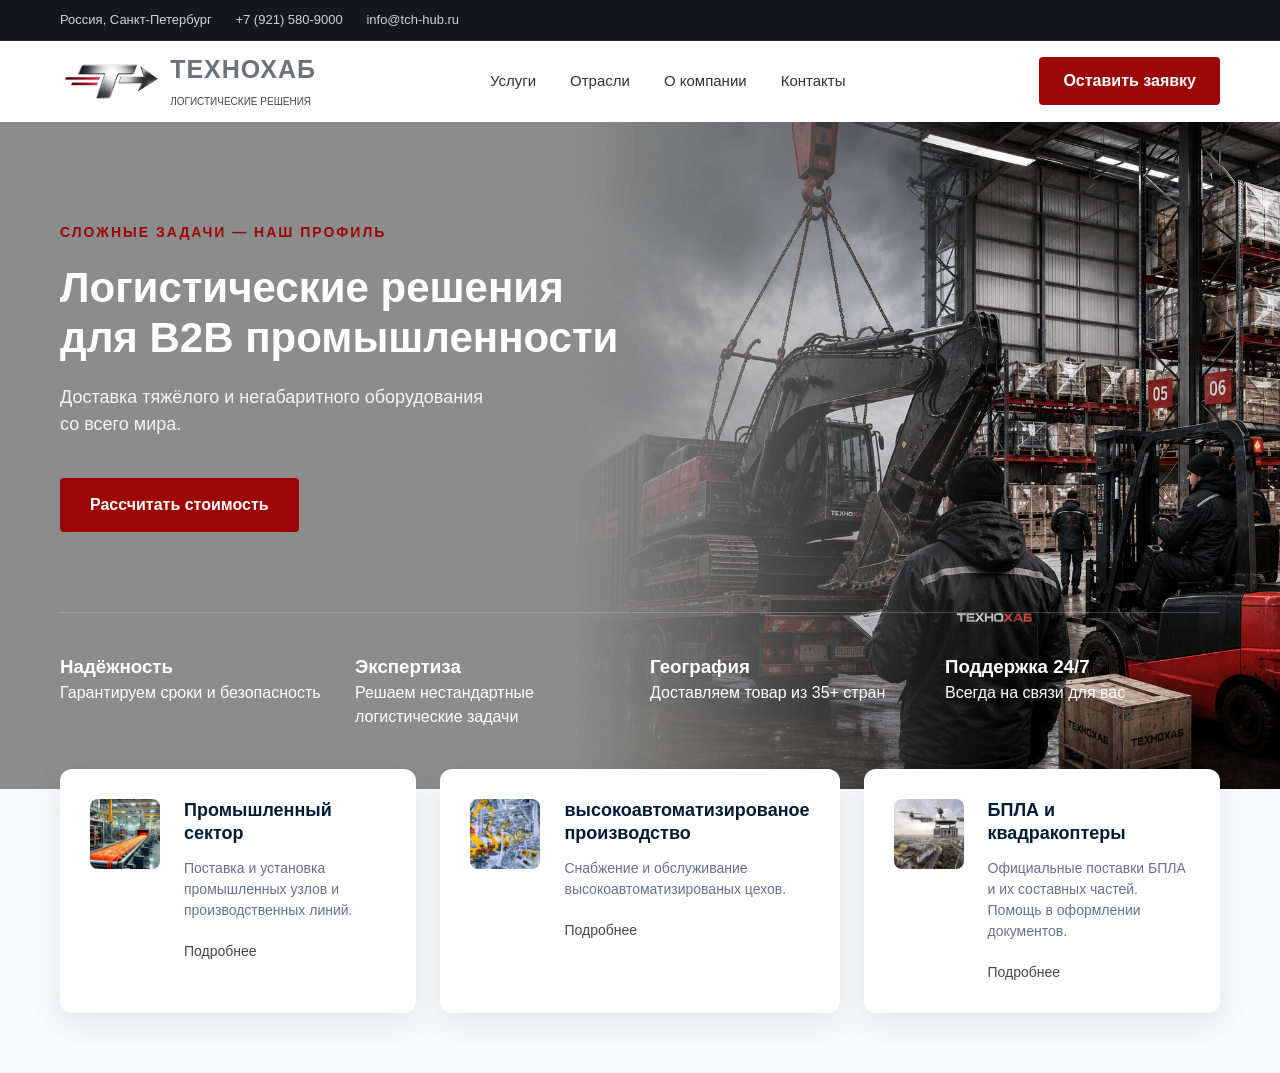
==== index.html @ 61a5153a "Add files via upload" ====
<!DOCTYPE html>
<html lang="ru">
<head>
    <meta charset="UTF-8">
    <meta name="viewport" content="width=device-width, initial-scale=1.0">
    <title>ТЕХНОХАБ — Логистические решения</title>
    <link rel="stylesheet" href="base.css">
    <!-- Подключение иконок (например, FontAwesome или аналоги) -->
    <link rel="stylesheet" href="https://cloudflare.com">
</head>
<body>

    <!-- Top Bar -->
    <div class="top-bar">
        <div class="container">
            <div class="top-contacts">
                <span><i class="fas fa-map-marker-alt"></i> Россия, Санкт-Петербург</span>
                <a href="tel:+79215809000"><i class="fas fa-phone-alt"></i> +7 (921) 580-9000</a>
                <a href="mailto:info@tch-hub.ru"><i class="fas fa-envelope"></i> info@tch-hub.ru</a>
            </div>
        </div>
    </div>

    <!-- Header -->
    <header class="main-header">
        <div class="container">
            <div class="logo">
                <img src="logo.png" alt="Technohub">
                <div class="logo-text">
                    <strong>ТЕХНОХАБ</strong>
                    <span>ЛОГИСТИЧЕСКИЕ РЕШЕНИЯ</span>
                </div>
            </div>
            <nav class="nav-menu">
                <ul>
                    <li><a href="./services.html">Услуги <i class="fas fa-chevron-down"></i></a></li>
                    <li><a href="./industries.html">Отрасли <i class="fas fa-chevron-down"></i></a></li>
                    <li><a href="./about.html">О компании <i class="fas fa-chevron-down"></i></a></li>
                    <li><a href="./contacts.html">Контакты</a></li>
                </ul>
            </nav>
            <div class="header-actions">
                <button class="search-btn"><i class="fas fa-search"></i></button>
                <a href="./forma.html" class="btn btn-primary">Оставить заявку</a>
            </div>
        </div>
    </header>

    <!-- Hero Section -->
<section class="hero">
    <!-- Фоновое изображение справа -->
    <div class="hero-image-wrapper">
        <img src="main.png" alt="Промышленный груз">
    </div>

    <div class="container">
        <div class="hero-content">
            <p class="subtitle">СЛОЖНЫЕ ЗАДАЧИ — НАШ ПРОФИЛЬ</p>
            <h1>Логистические решения <br>для B2B промышленности</h1>
            <p class="hero-descr">Доставка тяжёлого и негабаритного оборудования <br>со всего мира.</p>
            <a href="./forma.html" class="btn btn-accent">Рассчитать стоимость <i class="fas fa-arrow-right"></i></a>
        </div>
        
        <!-- Features inside Hero -->
        <div class="features-grid">
            <div class="feature-item">
                <i class="fas fa-check-circle"></i>
                <div>
                    <h3>Надёжность</h3>
                    <p>Гарантируем сроки и безопасность</p>
                </div>
            </div>
            <div class="feature-item">
                <i class="fas fa-bullseye"></i>
                <div>
                    <h3>Экспертиза</h3>
                    <p>Решаем нестандартные логистические задачи</p>
                </div>
            </div>
            <div class="feature-item">
                <i class="fas fa-globe"></i>
                <div>
                    <h3>География</h3>
                    <p>Доставляем товар из 35+ стран</p>
                </div>
            </div>
            <div class="feature-item">
                <i class="fas fa-headset"></i>
                <div>
                    <h3>Поддержка 24/7</h3>
                    <p>Всегда на связи для вас</p>
                </div>
            </div>
        </div>
    </div>
</section>

    <!-- Services Section (с JPEG изображениями) -->
<section id="services" class="services-overlap">
    <div class="container">
        <div class="services-grid">
            
            <!-- Карточка 1: Промышленный сектор -->
            <div class="service-card">
                <div class="service-img-wrapper">
                    <!-- Укажите путь к вашему первому JPG файлу -->
                    <img src="card1.jpg" alt="Промышленный сектор">
                </div>
                <div class="service-info">
                    <h3>Промышленный сектор</h3>
                    <p>Поставка и установка промышленных узлов и производственных линий.</p>
                    <a href="#" class="service-link">Подробнее <i class="fas fa-arrow-right"></i></a>
                </div>
            </div>

            <!-- Карточка 2: высокоавтоматизированые цеха -->
            <div class="service-card">
                <div class="service-img-wrapper">
                    <!-- Укажите путь к вашему второму JPG файлу -->
                    <img src="card2.jpg" alt="высокоавтоматизированые цеха">
                </div>
                <div class="service-info">
                    <h3>высокоавтоматизированое производство</h3>
                    <p>Снабжение и обслуживание высокоавтоматизированых цехов.</p>
                    <a href="#" class="service-link">Подробнее <i class="fas fa-arrow-right"></i></a>
                </div>
            </div>

            <!-- Карточка 3: Беспилотное летательное оборудование -->
            <div class="service-card">
                <div class="service-img-wrapper">
                    <!-- Укажите путь к вашему третьему JPG файлу -->
                    <img src="card3.jpg" alt="Беспилотное летательное оборудование">
                </div>
                <div class="service-info">
                    <h3>БПЛА и квадракоптеры</h3>
                    <p>Официальные поставки БПЛА и их составных частей. Помощь в оформлении документов.</p>
                    <a href="#" class="service-link">Подробнее <i class="fas fa-arrow-right"></i></a>
                </div>
            </div>

        </div>
    </div>
</section>

</body>
</html>
---- base.css ----
html {
    scroll-behavior: smooth; /* Включает плавную анимацию прокрутки */
}/* Базовые сбросы стилей */
* {
    margin: 0;
    padding: 0;
    box-sizing: border-box;
}

body {
    font-family: 'Segoe UI', Tahoma, Geneva, Verdana, sans-serif;
    color: #b92525;
    background-color: #f8f9fa;
    line-height: 1.5;
}

a {
    text-transform: none;
    text-decoration: none;
    color: inherit;
}

ul {
    list-style: none;
}

.container {
    width: 100%;
    max-width: 1200px;
    margin: 0 auto;
    padding: 0 20px;
    display: flex;
    align-items: center;
    justify-content: space-between;
}

/* Переменные цвета */
:root {
    --primary-blue: #6b7379;
    --accent-blue: #9c0606;
    --dark-bg: #000000;
    --text-gray: #484747;
}

/* Top Bar */
.top-bar {
    background-color: #13171e;
    color: #fff;
    font-size: 13px;
    padding: 10px 0;
    border-bottom: 1px solid rgba(255,255,255,0.1);
}

.top-contacts span, .top-contacts a {
    margin-right: 20px;
    opacity: 0.8;
}

.top-links a {
    margin-left: 20px;
    opacity: 0.8;
}

/* Header */
.main-header {
    background: #fff;
    padding: 10px 0;
    box-shadow: 0 2px 10px rgba(0,0,0,0.05);
}

.logo {
    display: flex;
    align-items: center;
}

.logo img {
    height: 40px;
    margin-right: 10px;
}

.logo-text strong {
    display: block;
    font-size: 25px;
    color: var(--primary-blue);
    letter-spacing: 1px;
}

.logo-text span {
    font-size: 10px;
    color: var(--text-gray);
}

.nav-menu ul {
    display: flex;
}

.nav-menu li {
    margin: 0 15px;
}

.nav-menu a {
    font-weight: 500;
    color: #333;
    font-size: 15px;
}

.nav-menu i {
    font-size: 10px;
    margin-left: 4px;
}

.header-actions {
    display: flex;
    align-items: center;
}

.search-btn {
    background: none;
    border: none;
    font-size: 18px;
    margin-right: 20px;
    cursor: pointer;
    color: var(--primary-blue);
}

/* Кнопки */
.btn {
    padding: 12px 24px;
    border-radius: 4px;
    font-weight: 600;
    display: inline-block;
}

.btn-primary {
    background-color: var(--accent-blue);
    color: #fff;
}

.btn-accent {
    background-color: var(--accent-blue);
    color: #fff;
    padding: 15px 30px;
}



/* Hero Section */
.hero {
    background-color: #8c8c8c; /* Белый цвет фона */
    color: #fff;
    padding: 100px 0 60px 0;
    position: relative;
    overflow: hidden;
}

/* Контейнер для картинки, прижатый к правому краю */
.hero-image-wrapper {
    position: absolute;
    top: 0;
    right: 0;
    width: 55%; /* Занимает чуть больше половины экрана справа */
    height: 100%;
    z-index: 1;
    
    /* Градиентная маска: справа картинка 100% видимая, к левому краю плавно уходит в 0% */
    -webkit-mask-image: linear-gradient(to left, rgba(0,0,0,1) 40%, rgba(0,0,0,0) 100%);
    mask-image: linear-gradient(to left, rgba(0,0,0,1) 40%, rgba(0,0,0,0) 100%);
}

.hero-image-wrapper img {
    width: 100%;
    height: 100%;
    object-fit: cover;
    object-position: right center; /* Картинка всегда центрируется по правому краю */
}

/* Возвращаем контент поверх картинки */
.hero .container {
    flex-direction: column;
    align-items: flex-start;
    position: relative;
    z-index: 2; /* Контент всегда выше картинки */
}

.hero-content {
    max-width: 600px; /* Немного сузили, чтобы текст не налегал на яркую часть фото */
    margin-bottom: 80px;
}

.hero .subtitle {
    color: var(--accent-blue);
    letter-spacing: 2px;
    font-weight: bold;
    font-size: 14px;
    margin-bottom: 20px;
}

.hero h1 {
    font-size: 42px;
    line-height: 1.2;
    margin-bottom: 20px;
    font-weight: 700;
}

.hero-descr {
    font-size: 18px;
    opacity: 0.9;
    margin-bottom: 40px;
}

/* Преимущества в Hero */
.features-grid {
    display: grid;
    grid-template-columns: repeat(4, 1fr);
    gap: 20px;
    width: 100%;
    border-top: 1px solid rgba(255,255,255,0.2);
    padding-top: 40px;
}

/* Адаптивность для мобильных устройств */
@media (max-width: 992px) {
    .hero-image-wrapper {
        width: 100%;
        opacity: 0.25; /* На смартфонах делаем картинку полупрозрачной подложкой */
        -webkit-mask-image: linear-gradient(to bottom, rgba(0,0,0,1) 60%, rgba(0,0,0,0) 100%);
        mask-image: linear-gradient(to bottom, rgba(0,0,0,1) 60%, rgba(0,0,0,0) 100%);
    }
    .features-grid { 
        grid-template-columns: repeat(2, 1fr); 
    }
}

@media (max-width: 576px) {
    .features-grid { 
        grid-template-columns: 1fr; 
    }
}




/* Блок Услуг */



/* Контейнер секции, накладывающийся на Hero */
.services-overlap {
    position: relative;
    z-index: 10;
    margin-top: -20px; /* Наложение на фоновое изображение Hero */
    padding-bottom: 60px;
    background: transparent;
}

/* Сетка для трех колонок */
.services-overlap .services-grid {
    display: grid;
    grid-template-columns: repeat(3, 1fr);
    gap: 24px;
    width: 100%;
}

/* Стили самой карточки */
.services-overlap .service-card {
    background: #ffffff;
    border-radius: 12px;
    padding: 30px;
    display: flex;
    align-items: flex-start; /* Выравнивание картинки и текста по верхнему краю */
    gap: 24px;
    box-shadow: 0 10px 30px rgba(0, 0, 0, 0.08);
    transition: transform 0.3s ease, box-shadow 0.3s ease;
}

.services-overlap .service-card:hover {
    transform: translateY(-5px);
    box-shadow: 0 15px 35px rgba(0, 0, 0, 0.12);
}

/* Контейнер для JPG изображения */
.services-overlap .service-img-wrapper {
    flex-shrink: 0; /* Запрещаем блоку сжиматься, если текст длинный */
    width: 70px;    /* Заданная ширина картинки на макете */
    height: 70px;   /* Заданная высота картинки на макете */
    border-radius: 8px; /* Легкое скругление углов для загруженной картинки */
    overflow: hidden;   /* Обрезает картинку, если она выходит за границы */
    background-color: #f0f4f8; /* Заглушка на время загрузки фото */
}

/* Сама картинка внутри контейнера */
.services-overlap .service-img-wrapper img {
    width: 100%;
    height: 100%;
    object-fit: cover; /* Картинка заполняет область 70x70px без искажения пропорций */
    object-position: center; /* Центрирование изображения */
}

/* Блок с текстовой информацией */
.services-overlap .service-info {
    display: flex;
    flex-direction: column;
}

.services-overlap .service-info h3 {
    font-size: 18px;
    color: #031b33;
    margin-top: 0;
    margin-bottom: 12px;
    font-weight: 600;
    line-height: 1.3;
}

.services-overlap .service-info p {
    font-size: 14px;
    color: #64748b;
    line-height: 1.5;
    margin-bottom: 20px;
    margin-top: 0;
}

/* Ссылка "Подробнее" со стрелочкой */
.services-overlap .service-link {
    font-size: 14px;
    color: #484747;
    text-decoration: none;
    font-weight: 500;
    display: inline-flex;
    align-items: center;
    gap: 6px;
    margin-top: auto; /* Прижимает ссылку к низу карточки */
    transition: color 0.2s ease;
}

.services-overlap .service-link:hover {
    color: #9c0606;
}

.services-overlap .service-link i {
    font-size: 12px;
    transition: transform 0.2s ease;
}

/* Анимация стрелочки при наведении */
.services-overlap .service-card:hover .service-link i {
    transform: translateX(3px);
}

/* Адаптивность для мобильных экранов */
@media (max-width: 1024px) {
    .services-overlap .services-grid {
        grid-template-columns: 1fr; /* Перестраиваем в одну колонку на планшетах/смартфонах */
        gap: 16px;
    }
    .services-overlap {
        margin-top: -40px; /* Уменьшаем наложение, чтобы не перекрывать текст Hero */
        padding: 0 16px 40px 16px;
    }
}
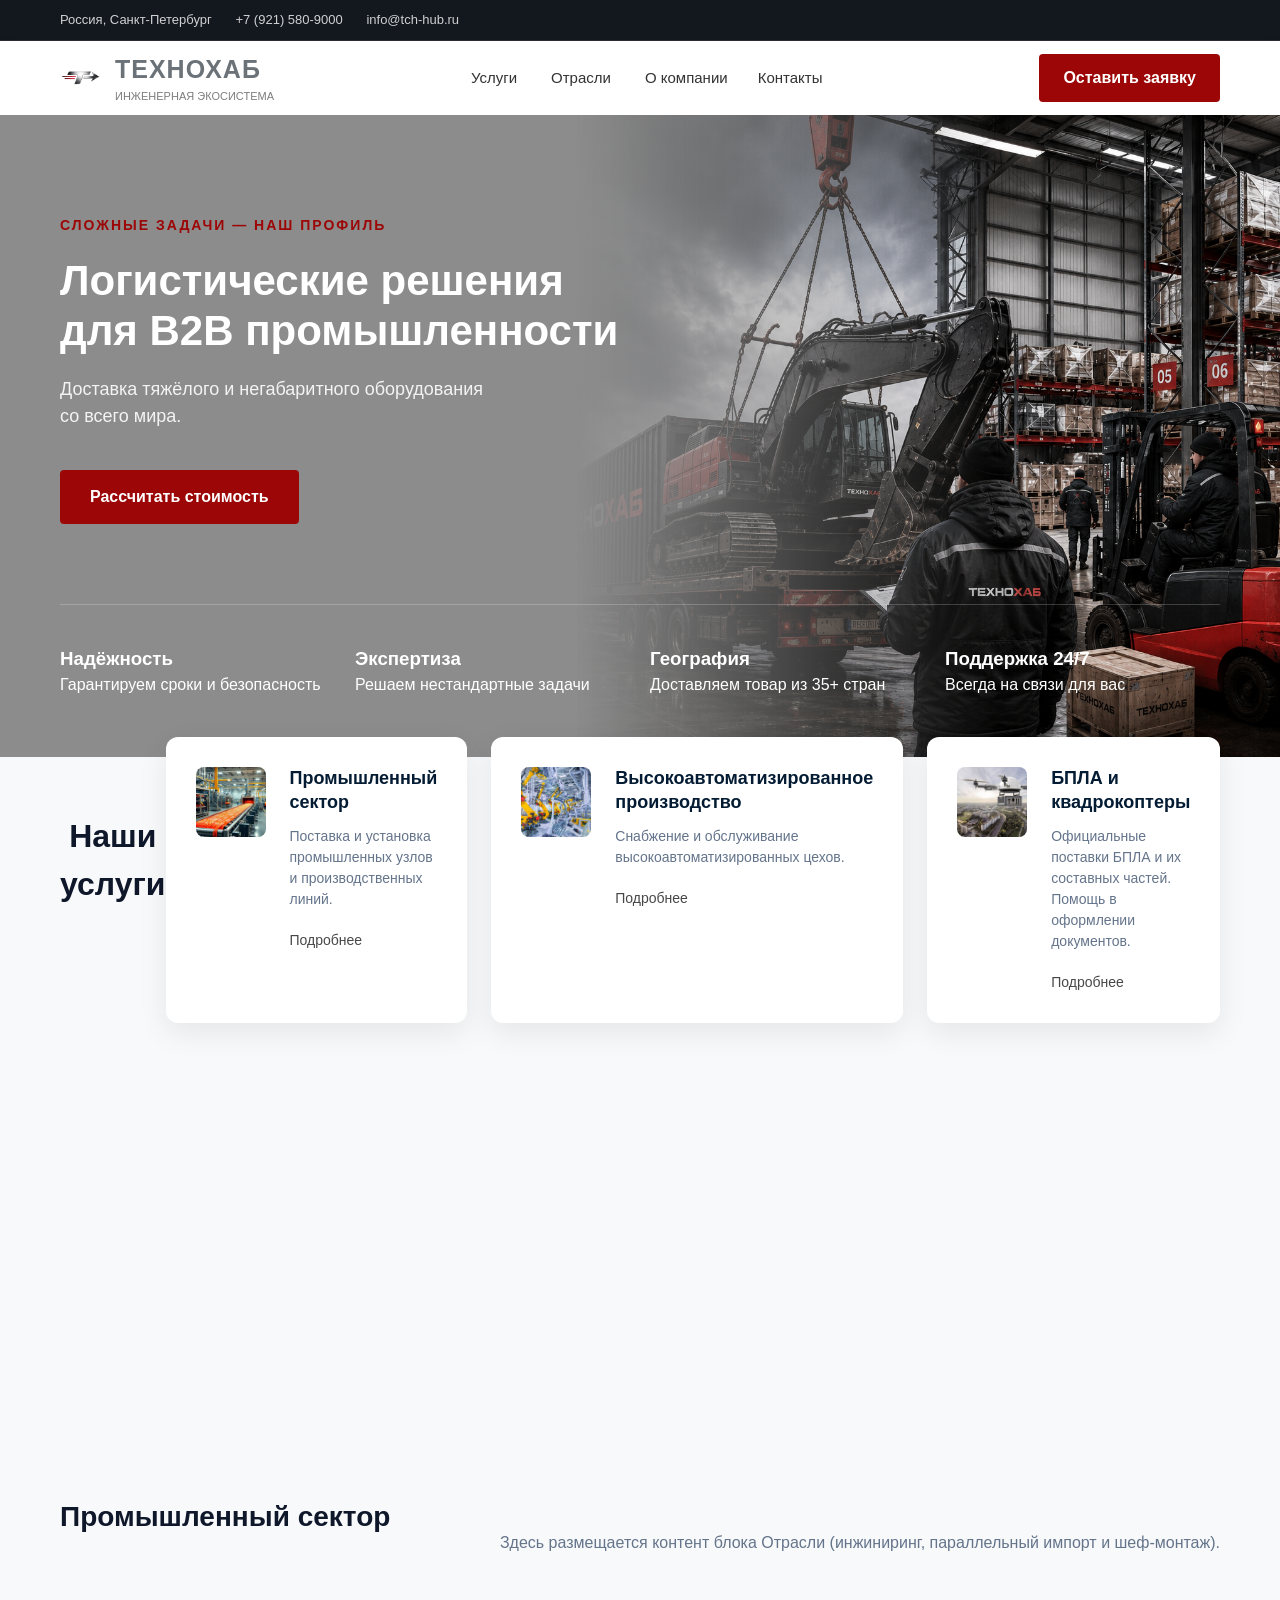
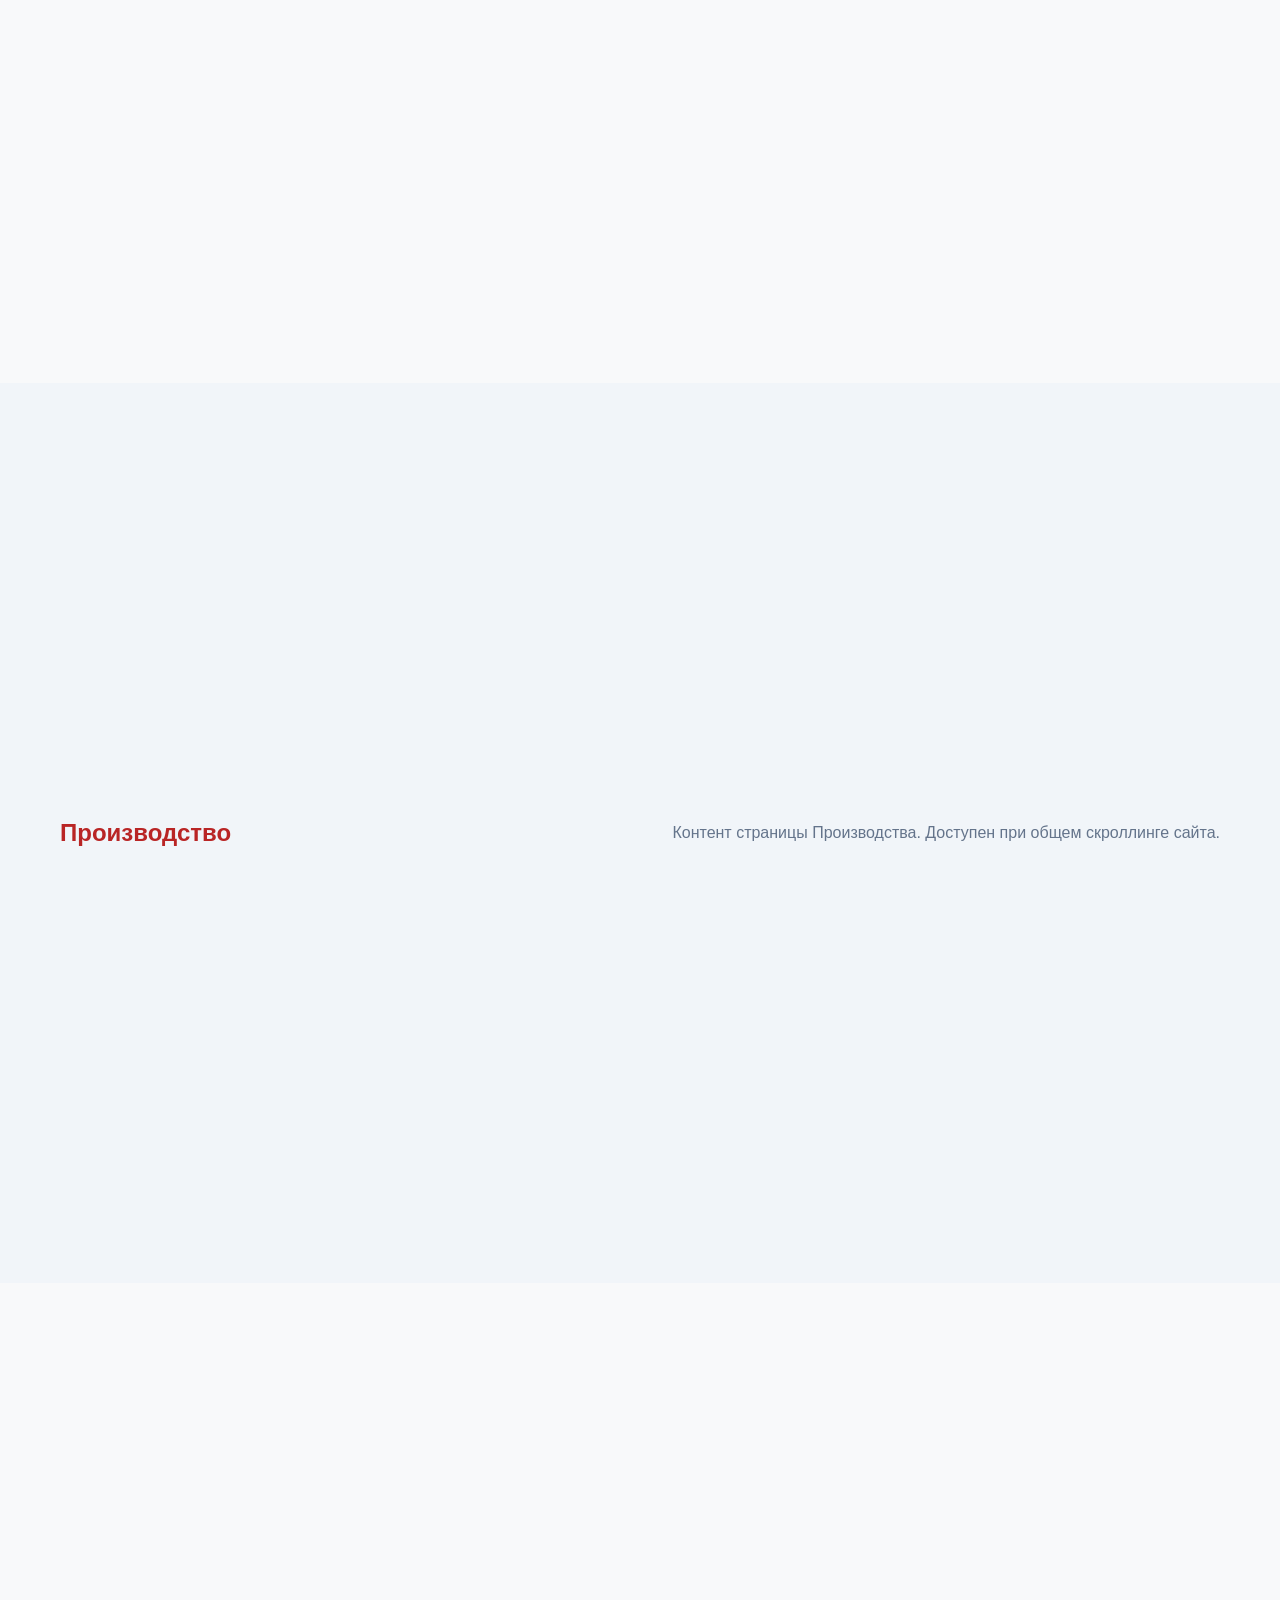
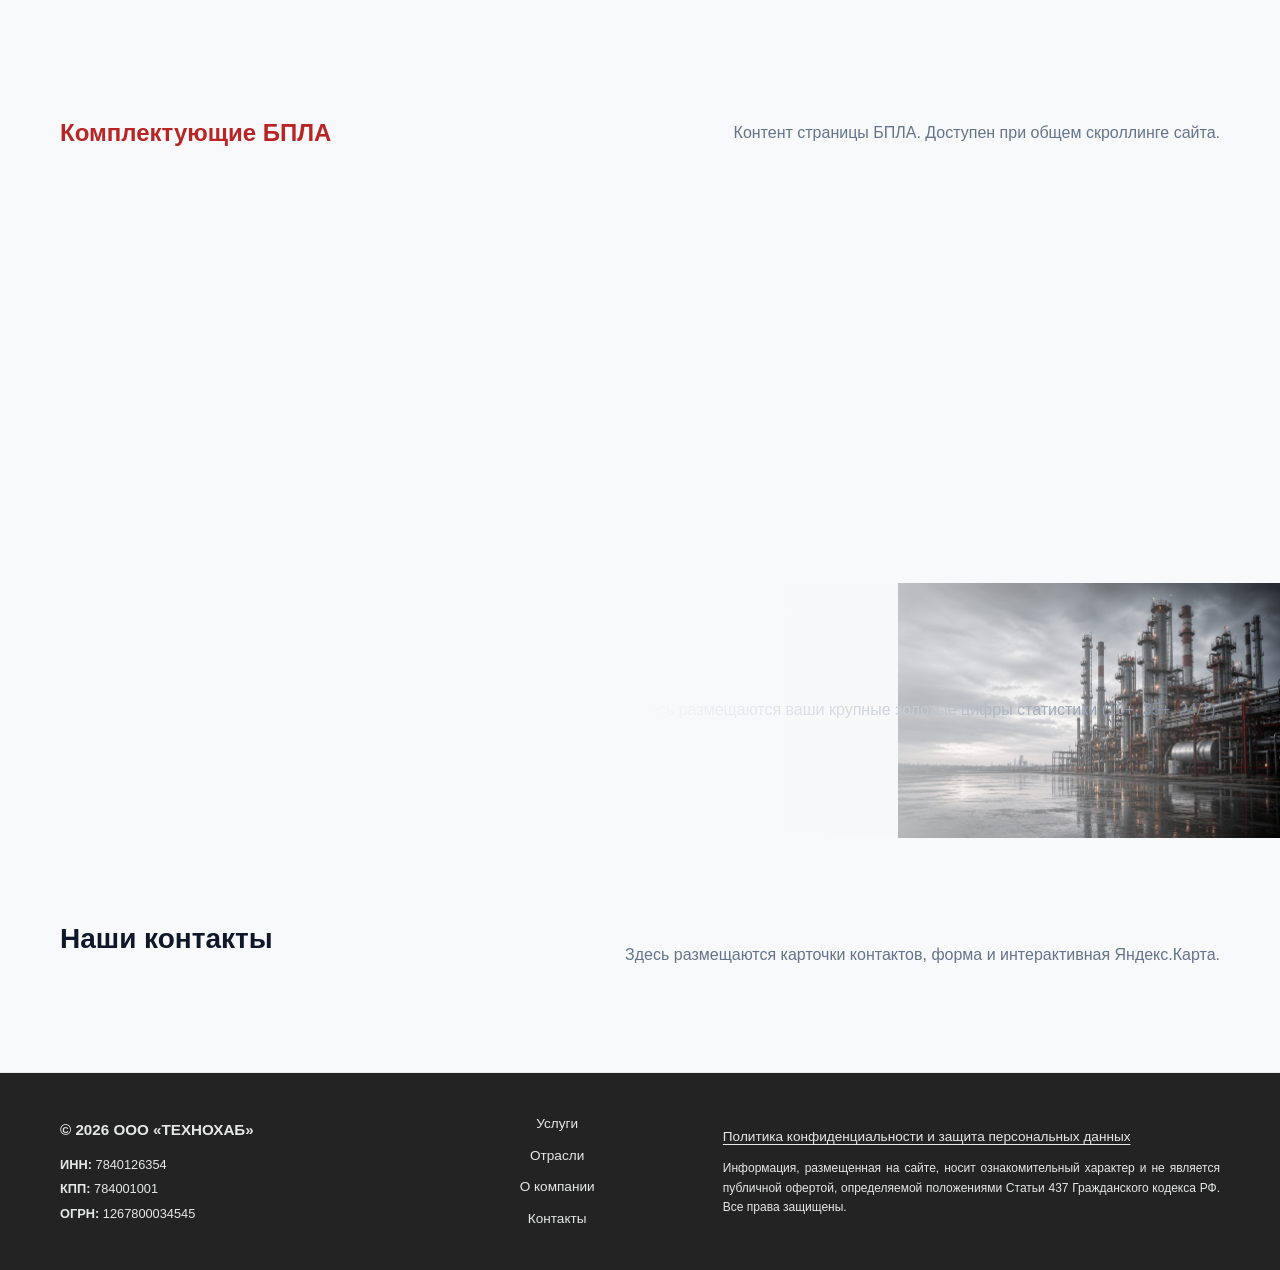
==== commit 855fbd47: "Add files via upload" ====
--- a/index.html
+++ b/index.html
@@ -3,14 +3,14 @@
 <head>
     <meta charset="UTF-8">
     <meta name="viewport" content="width=device-width, initial-scale=1.0">
-    <title>ТЕХНОХАБ — Логистические решения</title>
+    <title>ТЕХНОХАБ — Логистические и инженерные решения</title>
     <link rel="stylesheet" href="base.css">
-    <!-- Подключение иконок (например, FontAwesome или аналоги) -->
+    <!-- Подключение шрифтовых иконок FontAwesome -->
     <link rel="stylesheet" href="https://cloudflare.com">
 </head>
 <body>
 
-    <!-- Top Bar -->
+    <!-- 1. TOP BAR -->
     <div class="top-bar">
         <div class="container">
             <div class="top-contacts">
@@ -21,127 +21,173 @@
         </div>
     </div>
 
-    <!-- Header -->
+    <!-- 2. HEADER С ГИБРИДНЫМ МЕНЮ -->
     <header class="main-header">
         <div class="container">
-            <div class="logo">
-                <img src="logo.png" alt="Technohub">
+            <div class="logo-wrapper" style="display: flex; align-items: center; gap: 15px;">
+                <img src="logo.png" alt="Technohub" width="40">
                 <div class="logo-text">
                     <strong>ТЕХНОХАБ</strong>
-                    <span>ЛОГИСТИЧЕСКИЕ РЕШЕНИЯ</span>
+                    <span style="display: block; font-size: 11px; opacity: 0.7;">ИНЖЕНЕРНАЯ ЭКОСИСТЕМА</span>
                 </div>
             </div>
+            
             <nav class="nav-menu">
                 <ul>
-                    <li><a href="./services.html">Услуги <i class="fas fa-chevron-down"></i></a></li>
-                    <li><a href="./industries.html">Отрасли <i class="fas fa-chevron-down"></i></a></li>
-                    <li><a href="./about.html">О компании <i class="fas fa-chevron-down"></i></a></li>
-                    <li><a href="./contacts.html">Контакты</a></li>
+                    <!-- Ссылки для ПЛАВНОГО СКРОЛЛИНГА по текущей главной странице -->
+                    <li><a href="#services" class="header-link">Услуги <i class="fas fa-chevron-down"></i></a></li>
+                    <li><a href="#industrial" class="header-link">Отрасли <i class="fas fa-chevron-down"></i></a></li>
+                    <li><a href="#about" class="header-link">О компании</a></li>
+                    <li><a href="#contacts" class="header-link">Контакты</a></li>
                 </ul>
             </nav>
+            
             <div class="header-actions">
                 <button class="search-btn"><i class="fas fa-search"></i></button>
-                <a href="./forma.html" class="btn btn-primary">Оставить заявку</a>
+                <a href="feedback.html" class="btn btn-primary">Оставить заявку</a>
             </div>
         </div>
     </header>
 
-    <!-- Hero Section -->
-<section class="hero">
-    <!-- Фоновое изображение справа -->
-    <div class="hero-image-wrapper">
-        <img src="main.png" alt="Промышленный груз">
-    </div>
-
-    <div class="container">
-        <div class="hero-content">
-            <p class="subtitle">СЛОЖНЫЕ ЗАДАЧИ — НАШ ПРОФИЛЬ</p>
-            <h1>Логистические решения <br>для B2B промышленности</h1>
-            <p class="hero-descr">Доставка тяжёлого и негабаритного оборудования <br>со всего мира.</p>
-            <a href="./forma.html" class="btn btn-accent">Рассчитать стоимость <i class="fas fa-arrow-right"></i></a>
+    <!-- 3. ГЛАВНЫЙ ЭКРАН (Hero Section) -->
+    <section id="index" class="hero">
+        <div class="hero-image-wrapper">
+            <img src="main.png" alt="Промышленный груз">
         </div>
-        
-        <!-- Features inside Hero -->
-        <div class="features-grid">
-            <div class="feature-item">
-                <i class="fas fa-check-circle"></i>
-                <div>
-                    <h3>Надёжность</h3>
-                    <p>Гарантируем сроки и безопасность</p>
+        <div class="container">
+            <div class="hero-content">
+                <p class="subtitle">СЛОЖНЫЕ ЗАДАЧИ — НАШ ПРОФИЛЬ</p>
+                <h1>Логистические решения <br>для B2B промышленности</h1>
+                <p class="hero-descr">Доставка тяжёлого и негабаритного оборудования <br>со всего мира.</p>
+                <a href="feedback.html" class="btn btn-accent">Рассчитать стоимость <i class="fas fa-arrow-right"></i></a>
+            </div>
+            
+            <!-- Преимущества -->
+            <div class="features-grid">
+                <div class="feature-item">
+                    <i class="fas fa-check-circle"></i>
+                    <div><h3>Надёжность</h3><p>Гарантируем сроки и безопасность</p></div>
                 </div>
-            </div>
-            <div class="feature-item">
-                <i class="fas fa-bullseye"></i>
-                <div>
-                    <h3>Экспертиза</h3>
-                    <p>Решаем нестандартные логистические задачи</p>
+                <div class="feature-item">
+                    <i class="fas fa-bullseye"></i>
+                    <div><h3>Экспертиза</h3><p>Решаем нестандартные задачи</p></div>
                 </div>
-            </div>
-            <div class="feature-item">
-                <i class="fas fa-globe"></i>
-                <div>
-                    <h3>География</h3>
-                    <p>Доставляем товар из 35+ стран</p>
+                <div class="feature-item">
+                    <i class="fas fa-globe"></i>
+                    <div><h3>География</h3><p>Доставляем товар из 35+ стран</p></div>
                 </div>
-            </div>
-            <div class="feature-item">
-                <i class="fas fa-headset"></i>
-                <div>
-                    <h3>Поддержка 24/7</h3>
-                    <p>Всегда на связи для вас</p>
+                <div class="feature-item">
+                    <i class="fas fa-headset"></i>
+                    <div><h3>Поддержка 24/7</h3><p>Всегда на связи для вас</p></div>
                 </div>
             </div>
         </div>
-    </div>
-</section>
+    </section>
 
-    <!-- Services Section (с JPEG изображениями) -->
-<section id="services" class="services-overlap">
-    <div class="container">
-        <div class="services-grid">
-            
-            <!-- Карточка 1: Промышленный сектор -->
-            <div class="service-card">
-                <div class="service-img-wrapper">
-                    <!-- Укажите путь к вашему первому JPG файлу -->
-                    <img src="card1.jpg" alt="Промышленный сектор">
+    <!-- 4. СЕКЦИЯ: НАШИ УСЛУГИ (services) -->
+    <section id="services" class="services-overlap">
+        <div class="container">
+            <h2 class="section-title" style="text-align: center; margin-bottom: 40px; font-size: 2rem;">Наши услуги</h2>
+            <div class="services-grid">
+                <!-- Карточка 1 -->
+                <div class="service-card">
+                    <div class="service-img-wrapper"><img src="card1.jpg" alt="Промышленный сектор"></div>
+                    <div class="service-info">
+                        <h3>Промышленный сектор</h3>
+                        <p>Поставка и установка промышленных узлов и производственных линий.</p>
+                        <a href="industrial.html" class="service-link">Подробнее <i class="fas fa-arrow-right"></i></a>
+                    </div>
                 </div>
-                <div class="service-info">
-                    <h3>Промышленный сектор</h3>
-                    <p>Поставка и установка промышленных узлов и производственных линий.</p>
-                    <a href="#" class="service-link">Подробнее <i class="fas fa-arrow-right"></i></a>
+                <!-- Карточка 2 -->
+                <div class="service-card">
+                    <div class="service-img-wrapper"><img src="card2.jpg" alt="Высокоавтоматизированное производство"></div>
+                    <div class="service-info">
+                        <h3>Высокоавтоматизированное производство</h3>
+                        <p>Снабжение и обслуживание высокоавтоматизированных цехов.</p>
+                        <a href="production.html" class="service-link">Подробнее <i class="fas fa-arrow-right"></i></a>
+                    </div>
+                </div>
+                <!-- Карточка 3 -->
+                <div class="service-card">
+                    <div class="service-img-wrapper"><img src="card3.jpg" alt="БПЛА и квадрокоптеры"></div>
+                    <div class="service-info">
+                        <h3>БПЛА и квадрокоптеры</h3>
+                        <p>Официальные поставки БПЛА и их составных частей. Помощь в оформлении документов.</p>
+                        <a href="bpla.html" class="service-link">Подробнее <i class="fas fa-arrow-right"></i></a>
+                    </div>
                 </div>
             </div>
+        </div>
+    </section>
 
-            <!-- Карточка 2: высокоавтоматизированые цеха -->
-            <div class="service-card">
-                <div class="service-img-wrapper">
-                    <!-- Укажите путь к вашему второму JPG файлу -->
-                    <img src="card2.jpg" alt="высокоавтоматизированые цеха">
-                </div>
-                <div class="service-info">
-                    <h3>высокоавтоматизированое производство</h3>
-                    <p>Снабжение и обслуживание высокоавтоматизированых цехов.</p>
-                    <a href="#" class="service-link">Подробнее <i class="fas fa-arrow-right"></i></a>
+    <!-- 5. СЕКЦИЯ: ОТРАСЛИ / ПРОМЫШЛЕННЫЙ СЕКТОР (industrial) -->
+    <section id="industrial" class="industrial-section" style="padding: 80px 0;">
+        <div class="container">
+            <h2 class="section-title">Промышленный сектор</h2>
+            <p style="margin-top: 20px; color: #64748b;">Здесь размещается контент блока Отрасли (инжиниринг, параллельный импорт и шеф-монтаж).</p>
+        </div>
+    </section>
+
+    <!-- 6. СЕКЦИЯ: ПРОИЗВОДСТВО (production) — Скрыта из верхнего меню -->
+    <section id="production" class="production-section" style="padding: 80px 0; background-color: #f1f5f9;">
+        <div class="container">
+            <h2>Производство</h2>
+            <p style="color: #64748b;">Контент страницы Производства. Доступен при общем скроллинге сайта.</p>
+        </div>
+    </section>
+
+    <!-- 7. СЕКЦИЯ: БПЛА (bpla) — Скрыта из верхнего меню -->
+    <section id="bpla" class="bpla-section" style="padding: 80px 0;">
+        <div class="container">
+            <h2>Комплектующие БПЛА</h2>
+            <p style="color: #64748b;">Контент страницы БПЛА. Доступен при общем скроллинге сайта.</p>
+        </div>
+    </section>
+
+    <!-- 8. СЕКЦИЯ: О КОМПАНИИ (about) -->
+    <section id="about" class="about-section" style="padding: 80px 0; background-color: #f1f5f9;">
+        <div class="container">
+            <h2 class="about-title">О компании</h2>
+            <p style="color: #64748b;">Здесь размещаются ваши крупные золотые цифры статистики (10+, 35+, 24/7).</p>
+        </div>
+    </section>
+
+    <!-- 9. СЕКЦИЯ: КОНТАКТЫ (contacts) -->
+    <section id="contacts" class="contacts-section" style="padding: 80px 0;">
+        <div class="container">
+            <h2 class="section-title">Наши контакты</h2>
+            <p style="color: #64748b;">Здесь размещаются карточки контактов, форма и интерактивная Яндекс.Карта.</p>
+        </div>
+    </section>
+
+    <!-- 10. ФУТЕР САЙТА (Реквизиты и навигация) -->
+    <footer class="site-footer">
+        <div class="container footer-content-wrapper">
+            <div class="footer-info">
+                <div class="footer-company">© 2026 ООО «ТЕХНОХАБ»</div>
+                <div class="footer-requisites">
+                    <span><strong>ИНН:</strong> 7840126354</span>
+                    <span><strong>КПП:</strong> 784001001</span>
+                    <span><strong>ОГРН:</strong> 1267800034545</span>
                 </div>
             </div>
-
-            <!-- Карточка 3: Беспилотное летательное оборудование -->
-            <div class="service-card">
-                <div class="service-img-wrapper">
-                    <!-- Укажите путь к вашему третьему JPG файлу -->
-                    <img src="card3.jpg" alt="Беспилотное летательное оборудование">
-                </div>
-                <div class="service-info">
-                    <h3>БПЛА и квадракоптеры</h3>
-                    <p>Официальные поставки БПЛА и их составных частей. Помощь в оформлении документов.</p>
-                    <a href="#" class="service-link">Подробнее <i class="fas fa-arrow-right"></i></a>
-                </div>
+            
+            <nav class="footer-nav">
+                <!-- Внутренний скроллинг для футера -->
+                <a href="#services" class="footer-link">Услуги</a>
+                <a href="#industrial" class="footer-link">Отрасли</a>
+                <a href="#about" class="footer-link">О компании</a>
+                <a href="#contacts" class="footer-link">Контакты</a>
+            </nav>
+            
+            <div class="footer-legal">
+                <a href="/privacy-policy.pdf" target="_blank" class="legal-link">Политика конфиденциальности и защита персональных данных</a>
+                <p class="legal-disclaimer">
+                    Информация, размещенная на сайте, носит ознакомительный характер и не является публичной офертой, определяемой положениями Статьи 437 Гражданского кодекса РФ. Все права защищены.
+                </p>
             </div>
-
         </div>
-    </div>
-</section>
+    </footer>
 
 </body>
 </html>
--- a/base.css
+++ b/base.css
@@ -357,3 +357,1006 @@
         padding: 0 16px 40px 16px;
     }
 }
+
+/* --- СТИЛИ ДЛЯ СЕКЦИИ "НАШИ СПЕЦИАЛИЗАЦИИ" --- */
+.specializations {
+    position: relative;
+    /* Замените 'bg-image.jpg' на путь к вашему фоновому изображению промышленного оборудования */
+    color: #111111;
+    /* Фоновое изображение + Синий оверлей (темно-синее полупрозрачное наложение) */
+    background:  
+              url('image_serv.jpg') center/cover no-repeat fixed;
+}
+
+.spec-container {
+    max-width: 1200px;
+    margin: 0 auto;
+    padding: 120px 20px;
+}
+
+.spec-title {
+    font-size: 35px;
+    font-weight: bold;
+    letter-spacing: 1px;
+    margin-bottom: 60px;
+    text-transform: none;
+}
+
+/* Сетка в два столбца */
+.spec-grid {
+    display: grid;
+    grid-template-columns: 1fr 1fr;
+    column-gap: 60px;
+    row-gap: 40px;
+}
+
+/* Элемент списка */
+.spec-item {
+    display: flex;
+    align-items: flex-start;
+}
+
+/* Контейнер для загружаемых картинок-иконок */
+.spec-icon {
+    flex-shrink: 0;
+    width: 45px;
+    height: 45px;
+    margin-right: 20px;
+    display: flex;
+    align-items: center;
+    justify-content: center;
+}
+
+/* Ограничение размеров загружаемых изображений */
+.spec-icon img {
+    max-width: 100%;
+    max-height: 100%;
+    object-fit: contain;
+}
+
+/* Стилизация текста описания */
+.spec-text {
+    font-size: 25px;
+    line-height: 1.4;
+    font-weight: 500;
+    color: #000000;
+    opacity: 1.0;
+}
+
+/* Адаптивность для мобильных устройств */
+@media (max-width: 768px) {
+    .spec-grid {
+        grid-template-columns: 1fr; /* Перестроение в один столбец */
+        row-gap: 30px;
+    }
+    
+    .spec-title {
+        font-size: 22px;
+        margin-bottom: 30px;
+        text-align: center;
+    }
+}
+
+/* Секция промышленного сектора */
+.industrial-section {
+    padding: 100px 0;
+    display: flex;
+    align-items: center;
+    min-height: 100vh;
+}
+
+/* Двухколоночная сетка (картинка слева, текст справа) */
+.industrial-container {
+    display: grid;
+    grid-template-columns: 1fr 1.2fr; /* Левая колонка чуть уже правой */
+    gap: 60px;
+    align-items: center;
+}
+
+/* Блок изображения (прижат к левому краю) */
+.industrial-image-box {
+    width: 100%;
+    position: relative;
+}
+
+.industrial-img {
+    width: 100%;
+    height: auto;
+    max-height: 550px;
+    object-fit: cover;
+    border-radius: 12px; /* Мягкое скругление углов фотографии */
+    box-shadow: 0 20px 25px -5px rgba(0, 0, 0, 0.08); /* Элегантная тень */
+}
+
+/* Блок с текстовым контентом */
+.industrial-content {
+    display: flex;
+    flex-direction: column;
+}
+
+/* Название страницы */
+.industrial-title {
+    font-size: 2.5rem;
+    font-weight: 700;
+    color: #3b3c3d;
+    margin-bottom: 30px;
+    position: relative;
+}
+
+/* Декоративная полоса под заголовком в стиле ТЕХНОХАБ */
+.industrial-title::after {
+    content: '';
+    display: block;
+    width: 60px;
+    height: 4px;
+    background-color: #b92525; /* Фирменный красный акцент */
+    margin-top: 12px;
+    border-radius: 2px;
+}
+
+/* Единый блок текста возможностей */
+.industrial-text-block {
+    display: flex;
+    flex-direction: column;
+    gap: 20px; /* Отступы между пунктами перечисления */
+    font-size: 1.05rem;
+    color: #3b3c3d;
+    margin-bottom: 40px;
+}
+
+.industrial-text-block p {
+    text-align: justify;
+}
+
+/* Кнопка "Узнать подробнее" (Базовое состояние) */
+.btn-more {
+    position: relative;
+    display: inline-block;
+    background-color: #3b3c3d; /* Базовый строгий цвет */
+    color: #ffffff;
+    text-decoration: none;
+    font-size: 1rem;
+    font-weight: 600;
+    padding: 16px 36px;
+    border-radius: 6px;
+    overflow: hidden; /* Скрывает градиент, который выходит за границы кнопки */
+    z-index: 1;
+    transition: transform 0.2s ease, box-shadow 0.2s ease;
+    box-shadow: 0 4px 6px -1px rgba(15, 23, 42, 0.1);
+}
+
+/* Скрытый слой с градиентом, который лежит внутри кнопки */
+.btn-more::before {
+    content: '';
+    position: absolute;
+    top: 0;
+    left: 0;
+    width: 100%;
+    height: 100%;
+    /* Яркий современный градиент */
+    background: linear-gradient(135deg, #8e0303 0%, #f83838 100%); 
+    z-index: -1; /* Прячем под текст кнопки */
+    opacity: 0; /* Изначально градиент полностью невидим */
+    transition: opacity 0.4s ease; /* Скорость "разгорания" градиента */
+}
+
+/* Эффект при наведении (Hover) */
+.btn-more:hover {
+    transform: translateY(-2px);
+    box-shadow: 0 10px 20px -5px rgba(117, 6, 6, 0.4); /* Подсветка тени в цвет градиента */
+}
+
+/* При наведении проявляем градиент */
+.btn-more:hover::before {
+    opacity: 1; /* Градиент плавно становится видимым */
+}
+
+.btn-more:active {
+    transform: translateY(0);
+}
+
+/* --- АДАПТИВНОСТЬ ДЛЯ ПЛАНШЕТОВ И МОБИЛЬНЫХ --- */
+@media (max-width: 992px) {
+    .industrial-section {
+        padding: 60px 0;
+    }
+
+    .industrial-container {
+        grid-template-columns: 1fr; /* Перестраиваем в 1 колонку */
+        gap: 40px;
+    }
+
+    .industrial-image-box {
+        max-width: 600px;
+        margin: 0 auto; /* Центрируем картинку на мобильных */
+    }
+
+    .industrial-title {
+        font-size: 2rem;
+        text-align: center;
+    }
+
+    .industrial-title::after {
+        margin: 12px auto 0 auto; /* Центрируем декоративную полосу */
+    }
+
+    .industrial-text-block {
+        font-size: 1rem;
+        gap: 16px;
+    }
+
+    .industrial-actions {
+        text-align: center; /* Центрируем кнопку на телефонах */
+    }
+
+    .btn-more {
+        width: 100%; /* Кнопка во всю ширину экрана для удобства нажатия пальцем */
+        text-align: center;
+    }
+}
+
+/* Секция промышленного сектора */
+.production-section {
+    padding: 100px 0;
+    display: flex;
+    align-items: center;
+    min-height: 100vh;
+}
+
+/* Двухколоночная сетка (картинка слева, текст справа) */
+.production-container {
+    display: grid;
+    grid-template-columns: 1fr 1.2fr; /* Левая колонка чуть уже правой */
+    gap: 60px;
+    align-items: center;
+}
+
+/* Блок изображения (прижат к левому краю) */
+.production-image-box {
+    width: 100%;
+    position: relative;
+}
+
+.production-img {
+    width: 100%;
+    height: auto;
+    max-height: 550px;
+    object-fit: cover;
+    border-radius: 12px; /* Мягкое скругление углов фотографии */
+    box-shadow: 0 20px 25px -5px rgba(0, 0, 0, 0.08); /* Элегантная тень */
+}
+
+/* Блок с текстовым контентом */
+.production-content {
+    display: flex;
+    flex-direction: column;
+}
+
+/* Название страницы */
+.production-title {
+    font-size: 2.5rem;
+    font-weight: 700;
+    color: #3b3c3d;
+    margin-bottom: 30px;
+    position: relative;
+}
+
+/* Декоративная полоса под заголовком в стиле ТЕХНОХАБ */
+.production-title::after {
+    content: '';
+    display: block;
+    width: 60px;
+    height: 4px;
+    background-color: #b92525; /* Фирменный красный акцент */
+    margin-top: 12px;
+    border-radius: 2px;
+}
+
+/* Единый блок текста возможностей */
+.production-text-block {
+    display: flex;
+    flex-direction: column;
+    gap: 20px; /* Отступы между пунктами перечисления */
+    font-size: 1.05rem;
+    color: #3b3c3d;
+    margin-bottom: 40px;
+}
+
+.production-text-block p {
+    text-align: justify;
+}
+
+/* Кнопка "Узнать подробнее" (Базовое состояние) */
+.btn-more {
+    position: relative;
+    display: inline-block;
+    background-color: #3b3c3d; /* Базовый строгий цвет */
+    color: #ffffff;
+    text-decoration: none;
+    font-size: 1rem;
+    font-weight: 600;
+    padding: 16px 36px;
+    border-radius: 6px;
+    overflow: hidden; /* Скрывает градиент, который выходит за границы кнопки */
+    z-index: 1;
+    transition: transform 0.2s ease, box-shadow 0.2s ease;
+    box-shadow: 0 4px 6px -1px rgba(15, 23, 42, 0.1);
+}
+
+/* Скрытый слой с градиентом, который лежит внутри кнопки */
+.btn-more::before {
+    content: '';
+    position: absolute;
+    top: 0;
+    left: 0;
+    width: 100%;
+    height: 100%;
+    /* Яркий современный градиент */
+    background: linear-gradient(135deg, #8e0303 0%, #f83838 100%); 
+    z-index: -1; /* Прячем под текст кнопки */
+    opacity: 0; /* Изначально градиент полностью невидим */
+    transition: opacity 0.4s ease; /* Скорость "разгорания" градиента */
+}
+
+/* Эффект при наведении (Hover) */
+.btn-more:hover {
+    transform: translateY(-2px);
+    box-shadow: 0 10px 20px -5px rgba(117, 6, 6, 0.4); /* Подсветка тени в цвет градиента */
+}
+
+/* При наведении проявляем градиент */
+.btn-more:hover::before {
+    opacity: 1; /* Градиент плавно становится видимым */
+}
+
+.btn-more:active {
+    transform: translateY(0);
+}
+
+/* --- АДАПТИВНОСТЬ ДЛЯ ПЛАНШЕТОВ И МОБИЛЬНЫХ --- */
+@media (max-width: 992px) {
+    .production-section {
+        padding: 60px 0;
+    }
+
+    .production-container {
+        grid-template-columns: 1fr; /* Перестраиваем в 1 колонку */
+        gap: 40px;
+    }
+
+    .production-image-box {
+        max-width: 600px;
+        margin: 0 auto; /* Центрируем картинку на мобильных */
+    }
+
+    .production-title {
+        font-size: 2rem;
+        text-align: center;
+    }
+
+    .production-title::after {
+        margin: 12px auto 0 auto; /* Центрируем декоративную полосу */
+    }
+
+    .production-text-block {
+        font-size: 1rem;
+        gap: 16px;
+    }
+
+    .production-actions {
+        text-align: center; /* Центрируем кнопку на телефонах */
+    }
+
+    .btn-more {
+        width: 100%; /* Кнопка во всю ширину экрана для удобства нажатия пальцем */
+        text-align: center;
+    }
+}
+
+/* Секция промышленного сектора */
+.bpla-section {
+    padding: 100px 0;
+    display: flex;
+    align-items: center;
+    min-height: 100vh;
+}
+
+/* Двухколоночная сетка (картинка слева, текст справа) */
+.bpla-container {
+    display: grid;
+    grid-template-columns: 1fr 1.2fr; /* Левая колонка чуть уже правой */
+    gap: 60px;
+    align-items: center;
+}
+
+/* Блок изображения (прижат к левому краю) */
+.bpla-image-box {
+    width: 100%;
+    position: relative;
+}
+
+.bpla-img {
+    width: 100%;
+    height: auto;
+    max-height: 550px;
+    object-fit: cover;
+    border-radius: 12px; /* Мягкое скругление углов фотографии */
+    box-shadow: 0 20px 25px -5px rgba(0, 0, 0, 0.08); /* Элегантная тень */
+}
+
+/* Блок с текстовым контентом */
+.bpla-content {
+    display: flex;
+    flex-direction: column;
+}
+
+/* Название страницы */
+.bpla-title {
+    font-size: 2.5rem;
+    font-weight: 700;
+    color: #3b3c3d;
+    margin-bottom: 30px;
+    position: relative;
+}
+
+/* Декоративная полоса под заголовком в стиле ТЕХНОХАБ */
+.bpla-title::after {
+    content: '';
+    display: block;
+    width: 60px;
+    height: 4px;
+    background-color: #b92525; /* Фирменный красный акцент */
+    margin-top: 12px;
+    border-radius: 2px;
+}
+
+/* Единый блок текста возможностей */
+.bpla-text-block {
+    display: flex;
+    flex-direction: column;
+    gap: 20px; /* Отступы между пунктами перечисления */
+    font-size: 1.05rem;
+    color: #3b3c3d;
+    margin-bottom: 40px;
+}
+
+.bpla-text-block p {
+    text-align: justify;
+}
+
+/* Кнопка "Узнать подробнее" (Базовое состояние) */
+.btn-more {
+    position: relative;
+    display: inline-block;
+    background-color: #3b3c3d; /* Базовый строгий цвет */
+    color: #ffffff;
+    text-decoration: none;
+    font-size: 1rem;
+    font-weight: 600;
+    padding: 16px 36px;
+    border-radius: 6px;
+    overflow: hidden; /* Скрывает градиент, который выходит за границы кнопки */
+    z-index: 1;
+    transition: transform 0.2s ease, box-shadow 0.2s ease;
+    box-shadow: 0 4px 6px -1px rgba(15, 23, 42, 0.1);
+}
+
+/* Скрытый слой с градиентом, который лежит внутри кнопки */
+.btn-more::before {
+    content: '';
+    position: absolute;
+    top: 0;
+    left: 0;
+    width: 100%;
+    height: 100%;
+    /* Яркий современный градиент */
+    background: linear-gradient(135deg, #8e0303 0%, #f83838 100%); 
+    z-index: -1; /* Прячем под текст кнопки */
+    opacity: 0; /* Изначально градиент полностью невидим */
+    transition: opacity 0.4s ease; /* Скорость "разгорания" градиента */
+}
+
+/* Эффект при наведении (Hover) */
+.btn-more:hover {
+    transform: translateY(-2px);
+    box-shadow: 0 10px 20px -5px rgba(117, 6, 6, 0.4); /* Подсветка тени в цвет градиента */
+}
+
+/* При наведении проявляем градиент */
+.btn-more:hover::before {
+    opacity: 1; /* Градиент плавно становится видимым */
+}
+
+.btn-more:active {
+    transform: translateY(0);
+}
+
+/* --- АДАПТИВНОСТЬ ДЛЯ ПЛАНШЕТОВ И МОБИЛЬНЫХ --- */
+@media (max-width: 992px) {
+    .bpla-section {
+        padding: 60px 0;
+    }
+
+    .bpla-container {
+        grid-template-columns: 1fr; /* Перестраиваем в 1 колонку */
+        gap: 40px;
+    }
+
+    .bpla-image-box {
+        max-width: 600px;
+        margin: 0 auto; /* Центрируем картинку на мобильных */
+    }
+
+    .bpla-title {
+        font-size: 2rem;
+        text-align: center;
+    }
+
+    .bpla-title::after {
+        margin: 12px auto 0 auto; /* Центрируем декоративную полосу */
+    }
+
+    .bpla-text-block {
+        font-size: 1rem;
+        gap: 16px;
+    }
+
+    .bpla-actions {
+        text-align: center; /* Центрируем кнопку на телефонах */
+    }
+
+    .btn-more {
+        width: 100%; /* Кнопка во всю ширину экрана для удобства нажатия пальцем */
+        text-align: center;
+    }
+}
+
+/* Главный контейнер секции */
+.about-section {
+  position: relative;
+  padding: 100px 0;
+  background-color: #f8f9fa; /* Базовый цвет фона страницы */
+  color: #333333;
+  width: 100%;
+  overflow: hidden;
+
+  /* ПОДГРУЗКА КАРТИНКИ: прижимаем к правому краю */
+  background-image: url('image_about.png'); 
+  background-position: right center; /* Картинка строго справа */
+  background-repeat: no-repeat;
+  background-size: contain; /* Картинка сохраняет пропорции и не обрезается */
+}
+
+/* Мягкое размытие (эффект Overlay) от картинки к тексту */
+.about-section::before {
+  content: '';
+  position: absolute;
+  top: 0;
+  left: 0;
+  width: 100%;
+  height: 100%;
+  /* Градиент идет слева направо: глухой фоновый цвет плавно становится прозрачным к правому краю */
+  background: linear-gradient(to right, 
+    #f8f9fa 0%, 
+    #f8f9fa 50%, 
+    rgba(248, 249, 250, 0.7) 70%, 
+    rgba(248, 249, 250, 0) 100%
+  );
+  z-index: 1; /* Оверлей лежит строго под текстом, но над картинкой */
+}
+
+/* Ограничивающий контейнер (выравнивание контента) */
+.about-container {
+  max-width: 1200px;
+  margin: 0 auto;
+  padding: 0 20px;
+  position: relative;
+  z-index: 2; /* Приподнимает текст над фоновым оверлеем */
+  
+  /* Смещаем весь контент к левому краю */
+  display: flex;
+  flex-direction: column;
+  align-items: flex-start; 
+}
+
+/* Верхний блок: Заголовок и описание */
+.about-header-block {
+  max-width: 600px; /* Ограничиваем ширину текста, чтобы он не залезал на картинку справа */
+  margin-bottom: 60px;
+}
+
+/* Заголовок "О компании" */
+.about-title {
+  font-size: 2.9rem;
+  font-weight: 720;
+  text-transform: none;
+  letter-spacing: 1px;
+  margin-bottom: 25px;
+  color: #4a4a4a;
+}
+
+/* Лидирующий текст */
+.about-lead {
+  font-size: 1.1rem;
+  line-height: 1.6;
+  color: #4a4a4a;
+}
+
+/* Нижний блок: Крупные цифры */
+.about-stats-grid {
+  display: flex;
+  gap: 50px;
+  flex-wrap: wrap; /* Чтобы цифры аккуратно переносились на мобильных */
+  max-width: 750px; /* Тоже ограничиваем ширину блока цифр */
+}
+
+/* Элемент статистики */
+.stat-item {
+  display: flex;
+  flex-direction: column;
+  gap: 10px;
+}
+
+/* Крупные цифры с эффектом градиента */
+.stat-number {
+  font-size: 3rem;
+  font-weight: 800;
+  line-height: 1;
+  display: inline-block; /* Гарантирует правильное наложение фона на цифры */
+
+  /* 1. Задаем красный металлический градиент */
+  background: linear-gradient(
+    180deg,
+    #aa0000 0%,
+    #cd1e1e 25%,
+    #ff9898 50%,
+    #c20404 75%,
+    #820101 100%
+  );
+
+  /* 2. Обрезаем фон строго по контуру цифр */
+  -webkit-background-clip: text;
+  background-clip: text;
+
+  /* 3. Делаем заливку самих цифр прозрачной */
+  -webkit-text-fill-color: transparent;
+  color: transparent;
+}
+
+/* Описание под цифрами */
+.stat-desc {
+  font-size: 0.95rem;
+  line-height: 1.4;
+  color: #555555;
+}
+
+/* --- АДАПТИВНОСТЬ ДЛЯ СМАРТФОНОВ --- */
+@media (max-width: 992px) {
+  .about-section {
+    /* На планшетах и телефонах картинку лучше перенести в самый низ или убрать оверлей */
+    background-position: center bottom;
+    background-size: cover;
+    padding: 60px 0;
+  }
+  
+  .about-section::before {
+    /* Меняем градиент на вертикальный, чтобы текст сверху читался на фоне нижней картинки */
+    background: linear-gradient(to bottom, #f8f9fa 0%, #f8f9fa 60%, rgba(248, 249, 250, 0.4) 100%);
+  }
+
+  .about-header-block, .about-stats-grid {
+    max-width: 100%; /* На мобильных занимаем всю ширину */
+  }
+
+  .about-stats-grid {
+    gap: 30px;
+  }
+}
+
+/* Секция контактов */
+.contacts-section {
+    padding: 60px 0;
+}
+
+/* Заголовок "Наши контакты" */
+.section-title {
+    font-size: 1.75rem;
+    font-weight: 600;
+    color: #0f172a;
+    margin-bottom: 32px;
+}
+
+/* Сетка для 4 карточек верхнего ряда */
+.contacts-grid {
+    display: grid;
+    grid-template-columns: repeat(4, 1fr);
+    gap: 20px;
+    margin-bottom: 40px;
+}
+
+/* Стили карточек контактов */
+.contact-card {
+    background-color: #ffffff;
+    border: 1px solid #e2e8f0;
+    border-radius: 8px;
+    padding: 24px;
+    display: flex;
+    gap: 16px;
+    align-items: flex-start;
+    transition: transform 0.2s ease, box-shadow 0.2s ease;
+}
+
+.contact-card:hover {
+    transform: translateY(-2px);
+    box-shadow: 0 10px 15px -3px rgba(0, 0, 0, 0.05);
+}
+
+/* Контейнеры иконок */
+.card-icon {
+    flex-shrink: 0;
+    width: 48px;
+    height: 48px;
+    background-color: #eff6ff;
+    border-radius: 50%;
+    display: flex;
+    align-items: center;
+    justify-content: center;
+    color: #a70808; /* Фирменный синий цвет */
+}
+
+.card-icon svg {
+    width: 24px;
+    height: 24px;
+}
+
+/* Текстовое наполнение карточек */
+.card-content h3 {
+    font-size: 1rem;
+    font-weight: 600;
+    color: #0f172a;
+    margin-bottom: 8px;
+}
+
+.card-content p, .card-content .card-note {
+    font-size: 0.875rem;
+    line-height: 1.5;
+    color: #636363;
+}
+
+.card-content .contact-link {
+    display: block;
+    font-size: 0.95rem;
+    font-weight: 500;
+    color: #0f172a;
+    text-decoration: none;
+    margin-bottom: 4px;
+}
+
+.card-content .contact-link:hover {
+    color: #a70808;
+}
+
+.card-content .card-note {
+    display: block;
+    font-size: 0.8rem;
+    color: #94a3b8;
+}
+
+/* --- БЛОК КАРТЫ --- */
+.map-wrapper {
+    position: relative;
+    width: 100%;
+    border-radius: 12px;
+    overflow: hidden;
+    border: 1px solid #e2e8f0;
+    box-shadow: 0 4px 6px -1px rgba(0, 0, 0, 0.05);
+}
+
+.map-wrapper iframe {
+    display: block;
+}
+
+/* Информационное окошко поверх карты */
+.map-overlay-card {
+    position: absolute;
+    bottom: 24px;
+    right: 24px;
+    background-color: #ffffff;
+    padding: 24px;
+    border-radius: 8px;
+    max-width: 320px;
+    box-shadow: 0 20px 25px -5px rgba(0, 0, 0, 0.1);
+    z-index: 10;
+}
+
+.map-overlay-card h3 {
+    font-size: 1rem;
+    font-weight: 600;
+    color: #0f172a;
+    margin-bottom: 8px;
+}
+
+.map-overlay-card .map-address {
+    font-size: 0.875rem;
+    line-height: 1.4;
+    color: #475569;
+    margin-bottom: 12px;
+}
+
+/* Метро */
+.metro-info {
+    display: flex;
+    align-items: center;
+    gap: 8px;
+}
+
+.metro-icon {
+    background-color: #d11210; /* Красная линия метро СПб */
+    color: #ffffff;
+    font-weight: 800;
+    font-size: 0.75rem;
+    width: 16px;
+    height: 16px;
+    border-radius: 50%;
+    display: flex;
+    align-items: center;
+    justify-content: center;
+}
+
+.metro-name {
+    font-size: 0.8rem;
+    color: #777879;
+}
+
+/* --- АДАПТИВНОСТЬ ПОД МОБИЛЬНЫЕ УСТРОЙСТВА --- */
+@media (max-width: 1024px) {
+    .contacts-grid {
+        grid-template-columns: repeat(2, 1fr); /* 2 колонки на планшетах */
+    }
+}
+
+@media (max-width: 640px) {
+    .contacts-section {
+        padding: 40px 0;
+    }
+    
+    .contacts-grid {
+        grid-template-columns: 1fr; /* 1 колонка на смартфонах */
+        gap: 16px;
+    }
+    
+    .map-wrapper {
+        display: flex;
+        flex-direction: column;
+    }
+    
+    .map-wrapper iframe {
+        height: 300px;
+    }
+    
+    /* Смещаем плашку под карту на смартфонах, чтобы она не перекрывала обзор */
+    .map-overlay-card {
+        position: relative;
+        bottom: 0;
+        right: 0;
+        max-width: 100%;
+        border-radius: 0;
+        box-shadow: none;
+        border-top: 1px solid #e2e8f0;
+    }
+}
+
+    /* --- СТИЛИ ДЛЯ FOOTER --- */
+.site-footer {
+    background-color: #232323; /* Темно-серый цвет */
+    color: #e6e7e7; /* Спокойный серый цвет для второстепенного текста */
+    padding: 40px 0;
+    font-size: 0.85rem;
+    line-height: 1.6;
+    border-top: 1px solid #e6e7e7;
+    margin-top: auto; /* Помогает прижать футер к низу, если контента мало */
+}
+
+/* Флекс-сетка для трех колонок в подвале */
+.footer-container {
+    display: flex;
+    justify-content: space-between;
+    align-items: flex-start;
+    gap: 40px;
+}
+
+/* Левая колонка: Название и ИНН/КПП */
+.footer-info {
+    flex: 1;
+    display: flex;
+    flex-direction: column;
+    gap: 12px;
+}
+
+.footer-company {
+    font-size: 0.95rem;
+    font-weight: 600;
+    color: #e6e7e7; /* Название компании выделяем белым */
+}
+
+.footer-requisites {
+    display: flex;
+    flex-direction: column;
+    gap: 4px;
+    font-size: 0.8rem;
+    color: #e6e7e7;
+}
+
+.footer-requisites strong {
+    color: #e6e7e7;
+}
+
+/* Средняя колонка: Навигация */
+.footer-nav {
+    flex: 1;
+    display: flex;
+    flex-direction: column;
+    gap: 10px;
+    align-items: center; /* Центрируем ссылки на десктопе */
+}
+
+.footer-link {
+    color: #e6e7e7;
+    text-decoration: none;
+    transition: color 0.2s ease;
+}
+
+.footer-link:hover {
+    color: #ffffff; /* Плавное подсвечивание при наведении */
+}
+
+.footer-link-active {
+    color: #e6e7e7; /* Подсветка текущей страницы «Контакты» */
+    font-weight: 500;
+}
+
+/* Правая колонка: Законодательство и Оферта */
+.footer-legal {
+    flex: 1.5; /* Даем чуть больше места под юридический текст */
+    display: flex;
+    flex-direction: column;
+    gap: 12px;
+}
+
+.legal-link {
+    color: #e6e7e7; /* Голубой цвет для важной ссылки по защите прав */
+    text-decoration: underline;
+    text-underline-offset: 3px;
+    transition: color 0.2s ease;
+}
+
+.legal-link:hover {
+    color: #e6e7e7;
+}
+
+.legal-disclaimer {
+    font-size: 0.75rem;
+    color: #e6e7e7;
+    text-align: justify;
+}
+
+/* --- АДАПТИВНОСТЬ ФУТЕРА ПОД СМАРТФОНЫ --- */
+@media (max-width: 768px) {
+    .footer-container {
+        flex-direction: column; /* Перестраиваем колонки друг под друга */
+        gap: 30px;
+        text-align: center; /* Выравниваем весь текст по центру */
+    }
+
+    .footer-nav {
+        align-items: center; /* Ссылки меню строго по центру */
+        flex-direction: row; /* На планшетах можно выстроить в один ряд */
+        justify-content: center;
+        gap: 20px;
+        flex-wrap: wrap;
+    }
+
+    .legal-disclaimer {
+        text-align: center;
+    }
+}
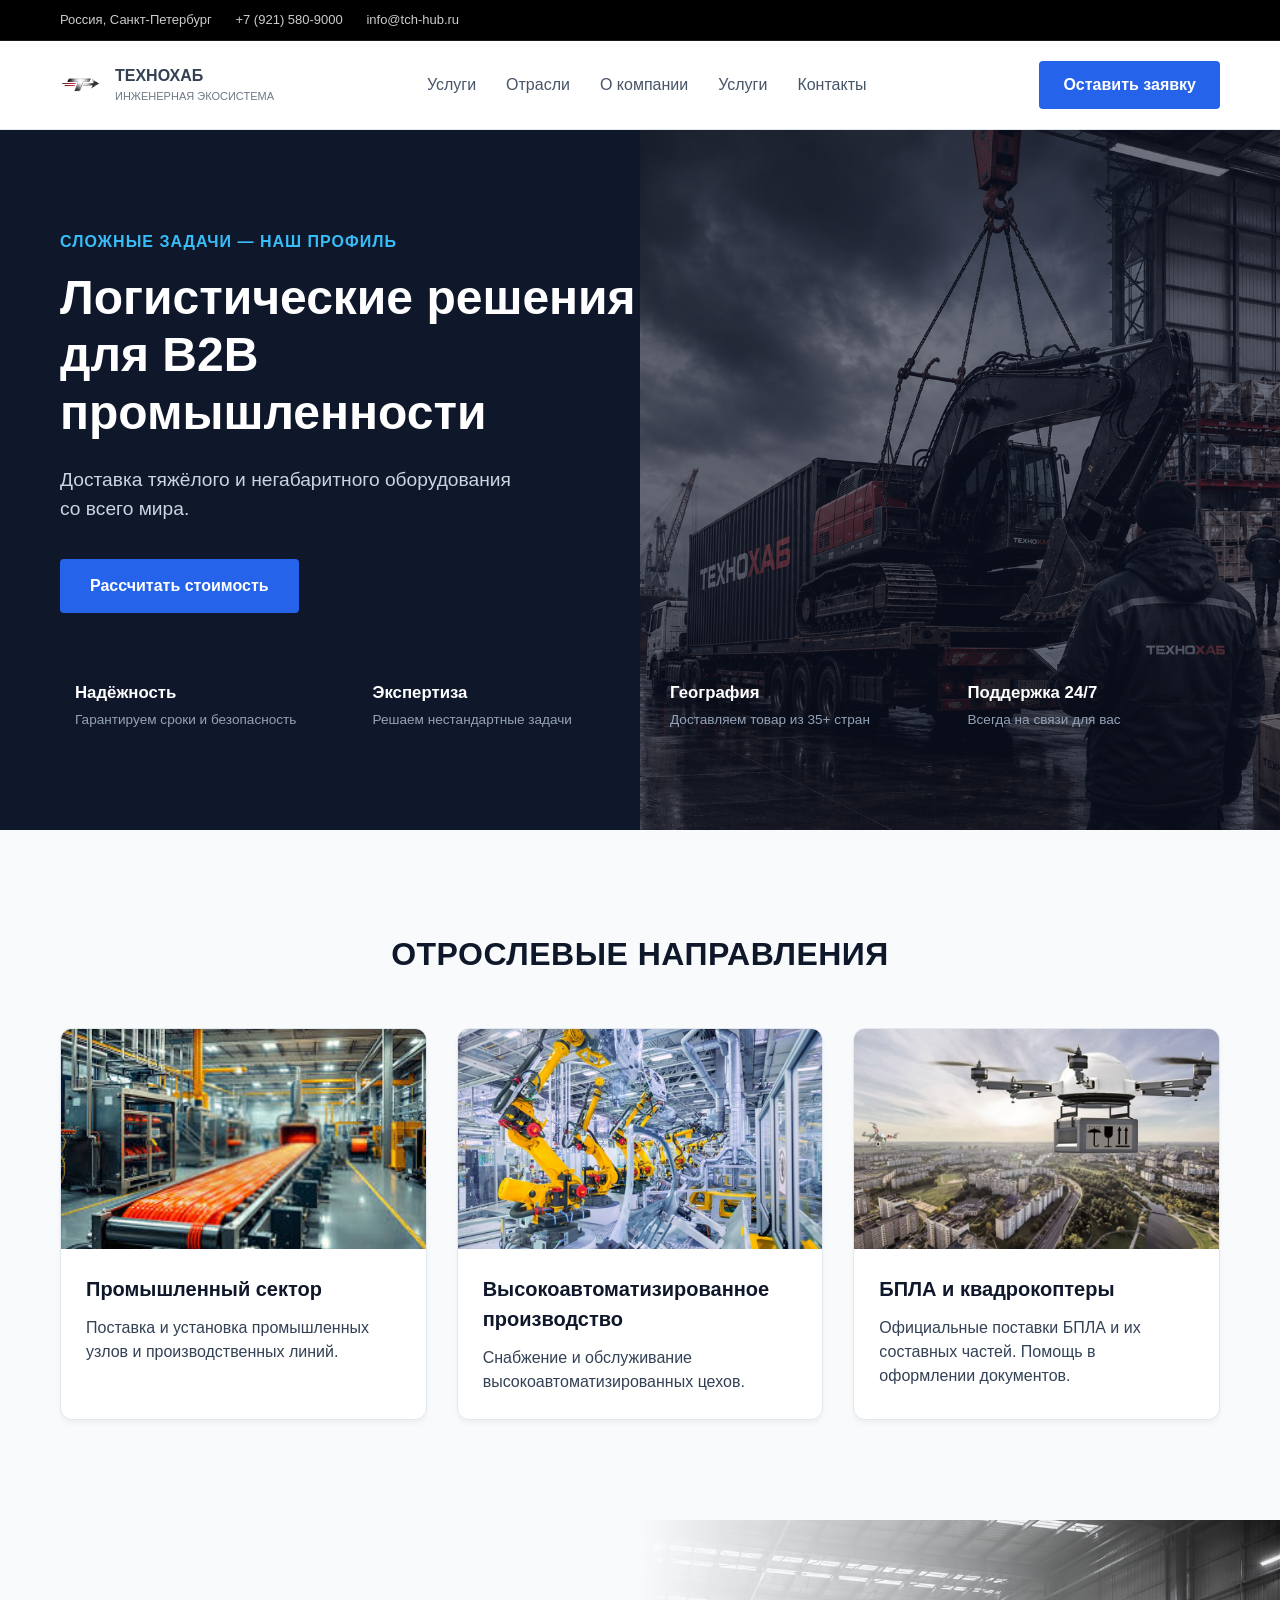
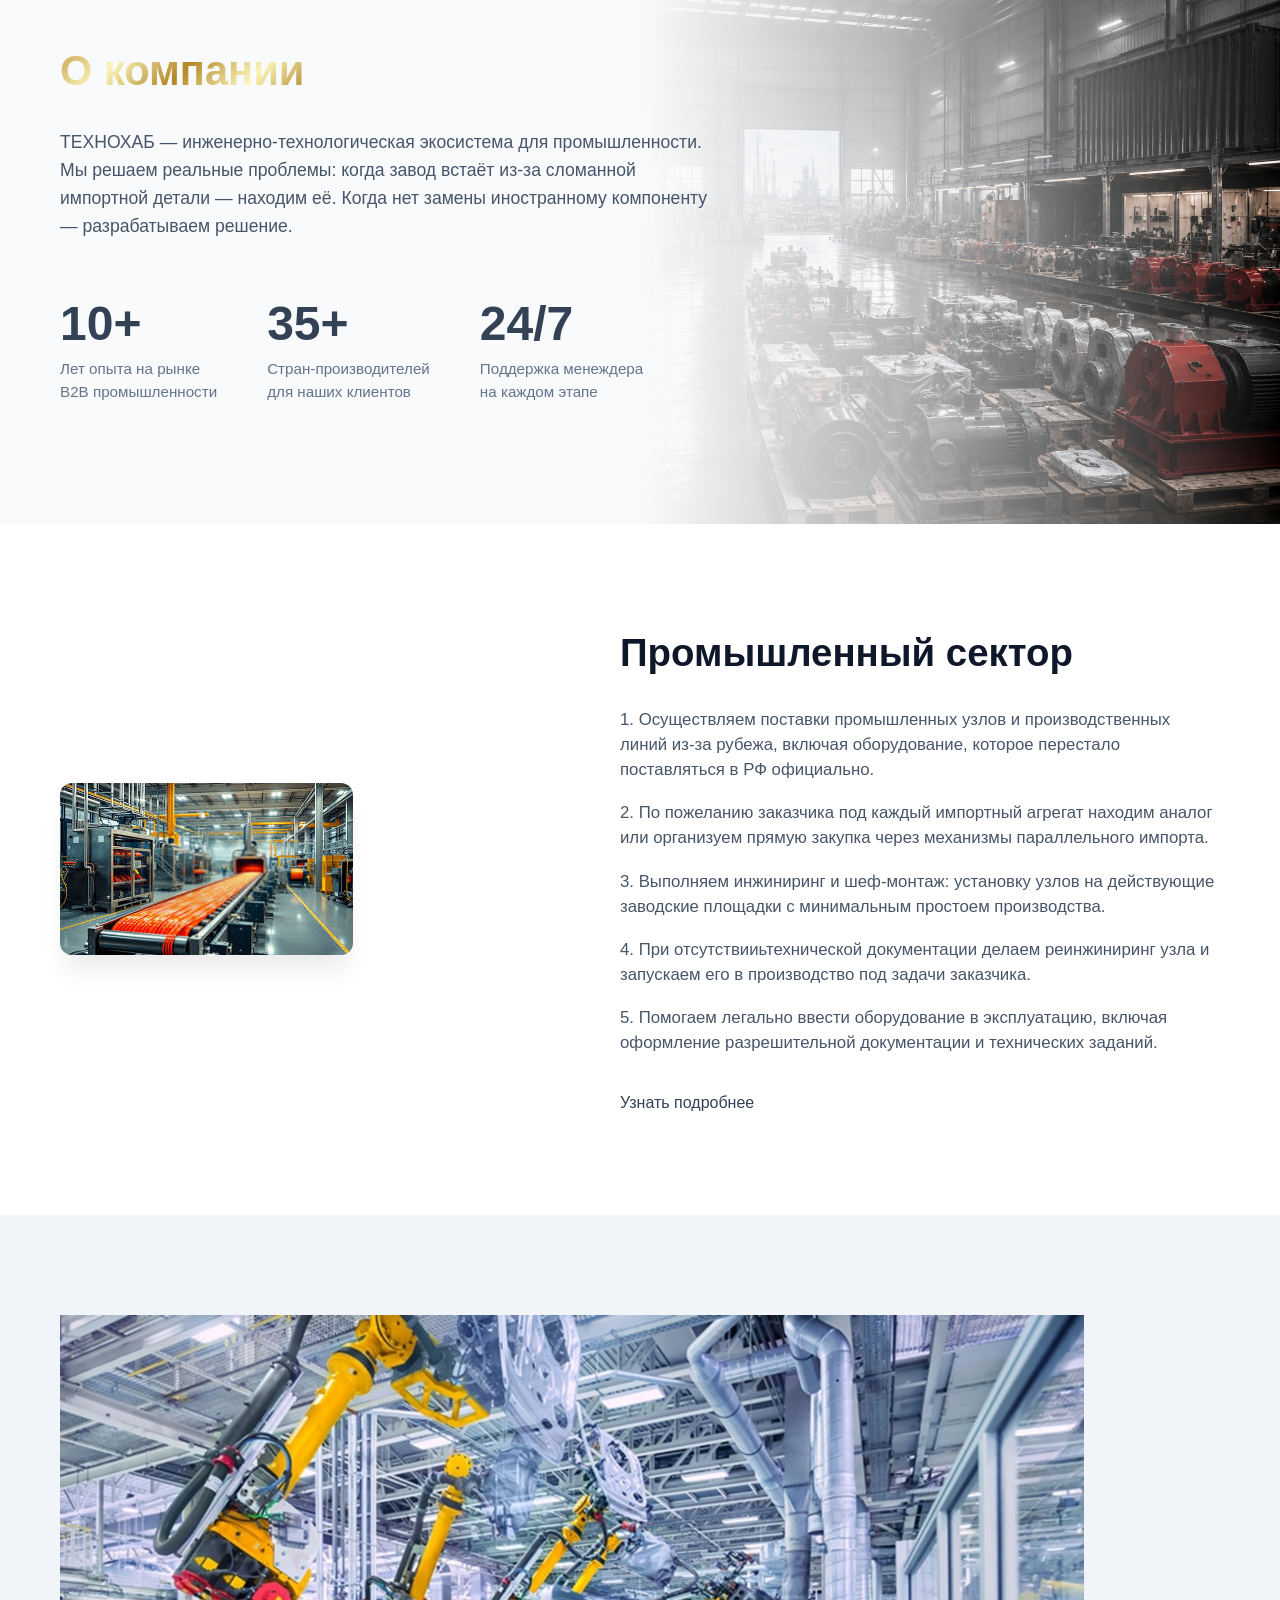
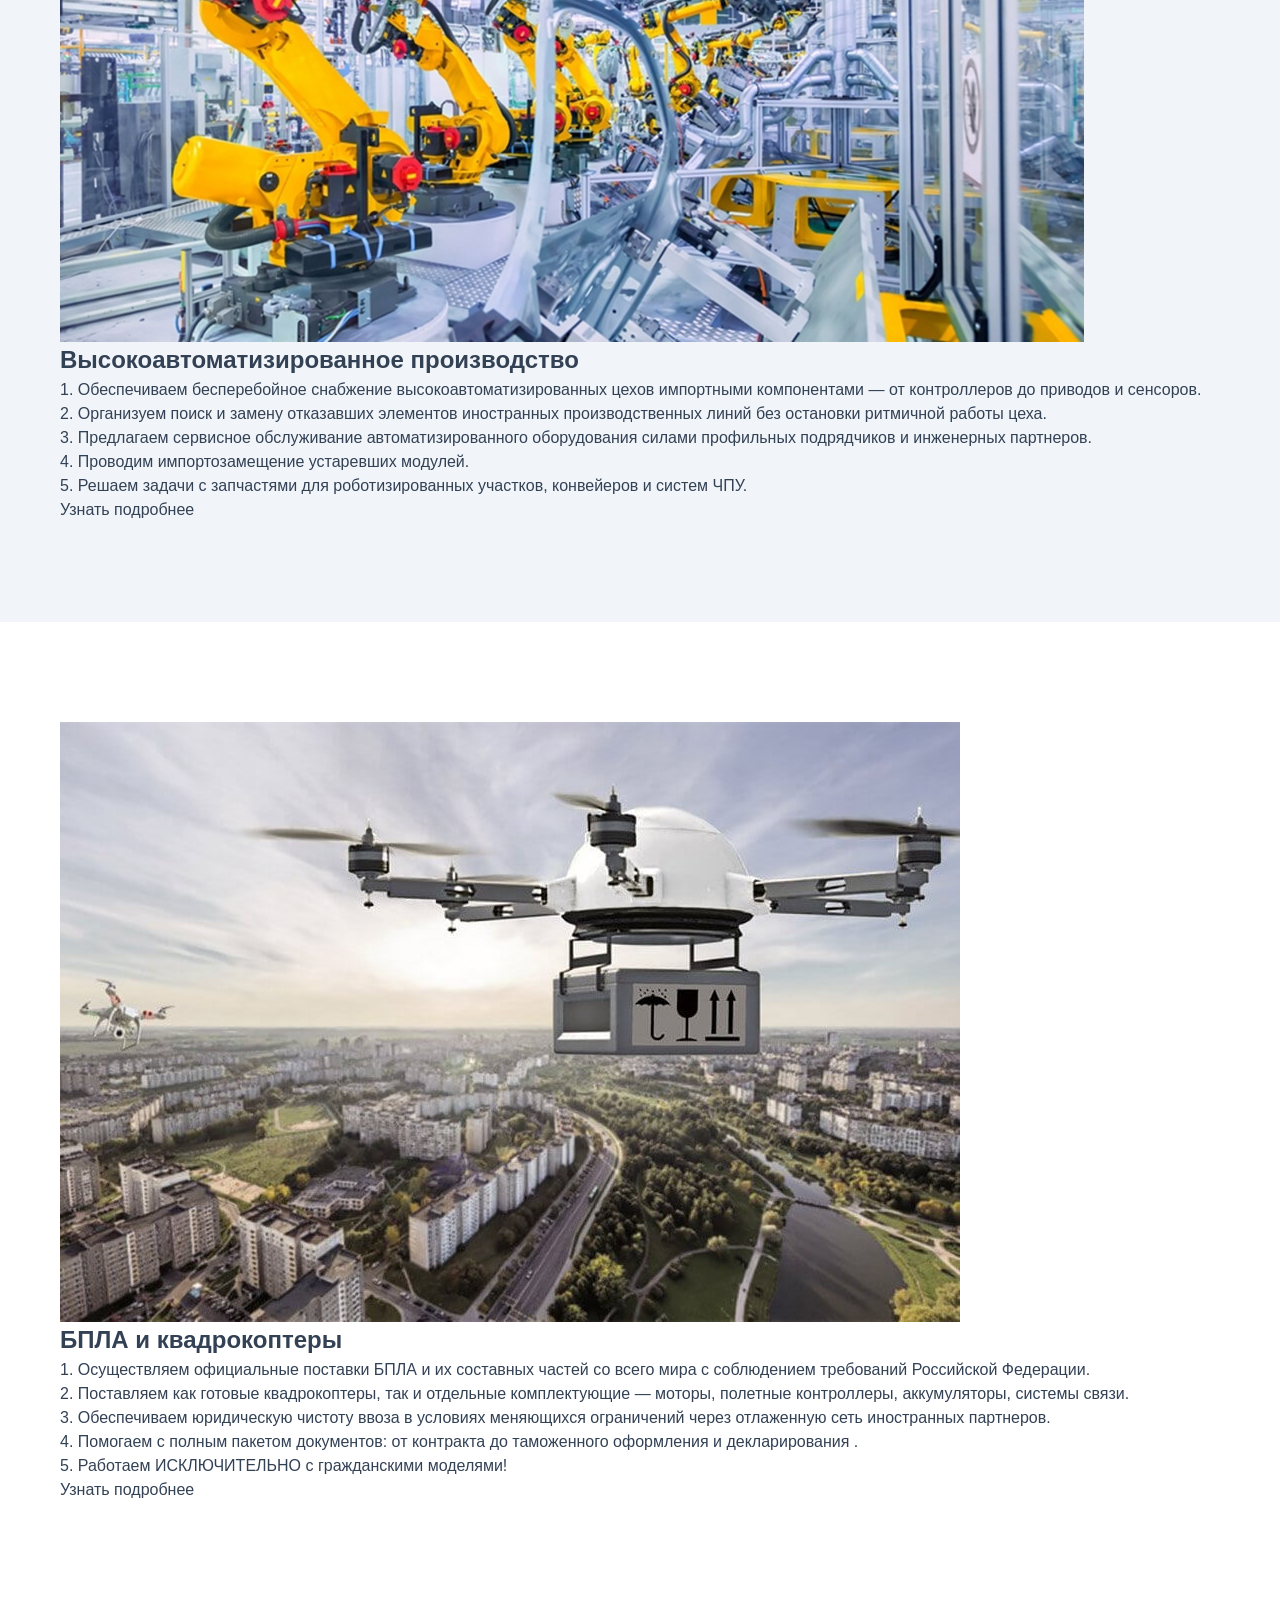
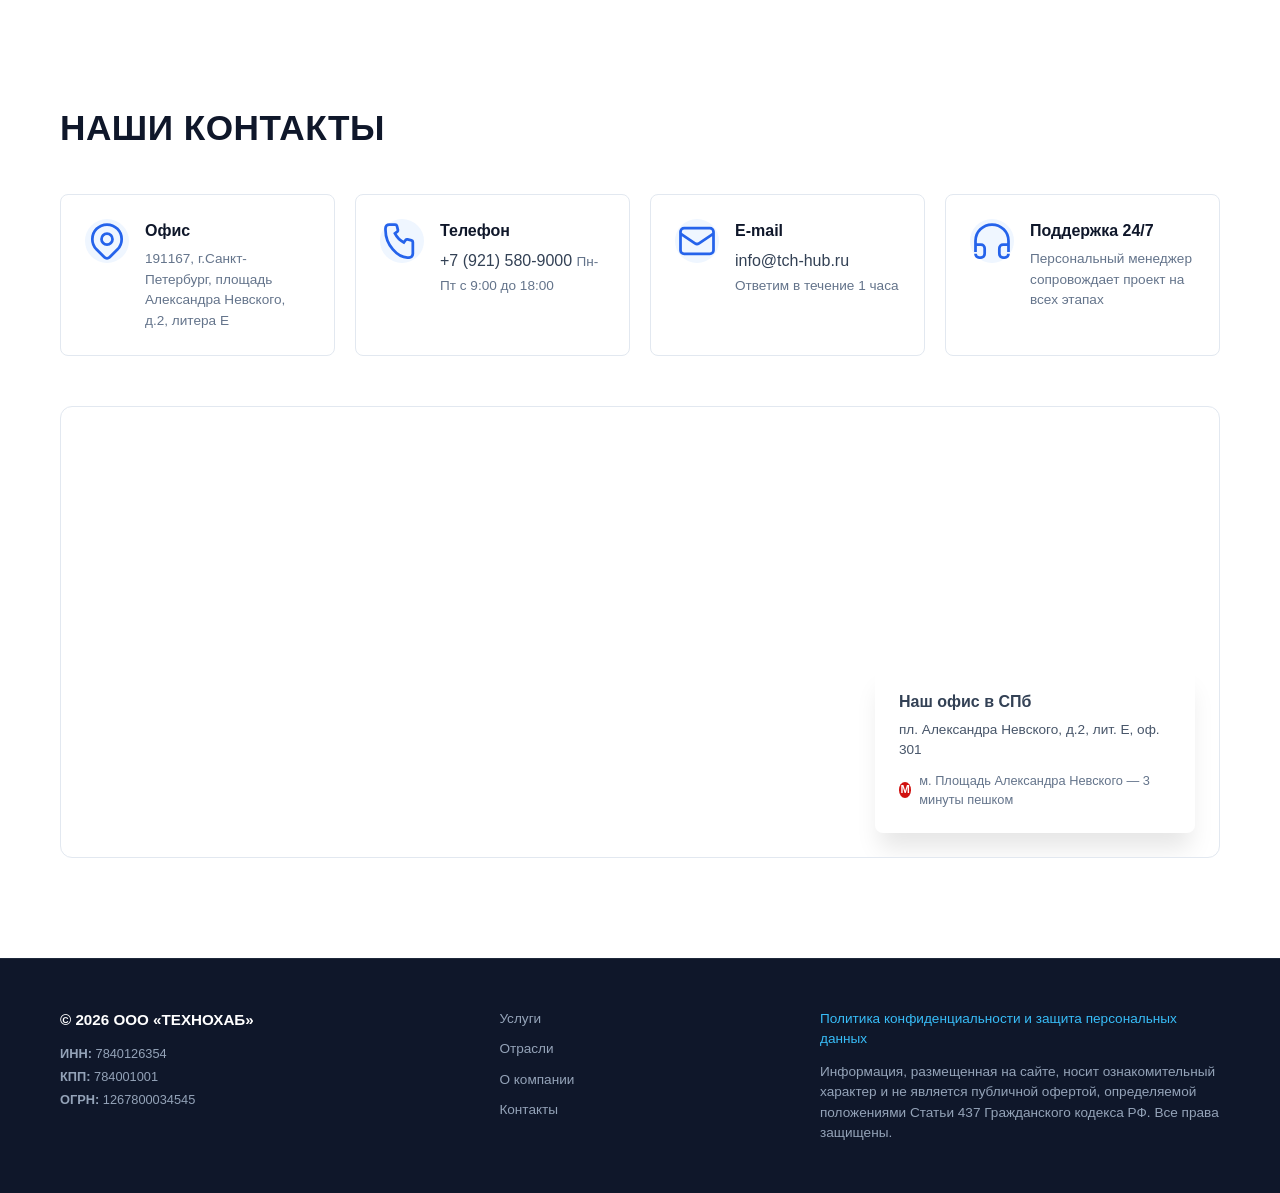
==== commit b520e30a: "Add files via upload" ====
--- a/index.html
+++ b/index.html
@@ -36,15 +36,17 @@
                 <ul>
                     <!-- Ссылки для ПЛАВНОГО СКРОЛЛИНГА по текущей главной странице -->
                     <li><a href="#services" class="header-link">Услуги <i class="fas fa-chevron-down"></i></a></li>
-                    <li><a href="#industrial" class="header-link">Отрасли <i class="fas fa-chevron-down"></i></a></li>
+                    <li><a href="#industrials" class="header-link">Отрасли <i class="fas fa-chevron-down"></i></a></li>
                     <li><a href="#about" class="header-link">О компании</a></li>
+                    <li><a href="#services" class="header-link">Услуги</a></li>
+                    
                     <li><a href="#contacts" class="header-link">Контакты</a></li>
                 </ul>
             </nav>
             
             <div class="header-actions">
                 <button class="search-btn"><i class="fas fa-search"></i></button>
-                <a href="feedback.html" class="btn btn-primary">Оставить заявку</a>
+                <a href="forma.html" class="btn btn-primary">Оставить заявку</a>
             </div>
         </div>
     </header>
@@ -59,7 +61,7 @@
                 <p class="subtitle">СЛОЖНЫЕ ЗАДАЧИ — НАШ ПРОФИЛЬ</p>
                 <h1>Логистические решения <br>для B2B промышленности</h1>
                 <p class="hero-descr">Доставка тяжёлого и негабаритного оборудования <br>со всего мира.</p>
-                <a href="feedback.html" class="btn btn-accent">Рассчитать стоимость <i class="fas fa-arrow-right"></i></a>
+                <a href="forma.html" class="btn btn-accent">Рассчитать стоимость <i class="fas fa-arrow-right"></i></a>
             </div>
             
             <!-- Преимущества -->
@@ -84,83 +86,270 @@
         </div>
     </section>
 
-    <!-- 4. СЕКЦИЯ: НАШИ УСЛУГИ (services) -->
-    <section id="services" class="services-overlap">
+    <!-- 4. СЕКЦИЯ: Отрослевые направления (pupu) -->
+    <section id="pupu" class="pupu-overlap">
         <div class="container">
-            <h2 class="section-title" style="text-align: center; margin-bottom: 40px; font-size: 2rem;">Наши услуги</h2>
-            <div class="services-grid">
+            <h2 class="section-title" style="text-align: center; margin-bottom: 40px; font-size: 2rem;">Отрослевые направления</h2>
+            <div class="pupu-grid">
                 <!-- Карточка 1 -->
-                <div class="service-card">
-                    <div class="service-img-wrapper"><img src="card1.jpg" alt="Промышленный сектор"></div>
-                    <div class="service-info">
+                <div class="pupu-card">
+                    <div class="pupu-img-wrapper"><img src="card1.jpg" alt="Промышленный сектор"></div>
+                    <div class="pupu-info">
                         <h3>Промышленный сектор</h3>
                         <p>Поставка и установка промышленных узлов и производственных линий.</p>
-                        <a href="industrial.html" class="service-link">Подробнее <i class="fas fa-arrow-right"></i></a>
                     </div>
                 </div>
                 <!-- Карточка 2 -->
-                <div class="service-card">
-                    <div class="service-img-wrapper"><img src="card2.jpg" alt="Высокоавтоматизированное производство"></div>
-                    <div class="service-info">
+                <div class="pupu-card">
+                    <div class="pupu-img-wrapper"><img src="card2.jpg" alt="Высокоавтоматизированное производство"></div>
+                    <div class="pupu-info">
                         <h3>Высокоавтоматизированное производство</h3>
                         <p>Снабжение и обслуживание высокоавтоматизированных цехов.</p>
-                        <a href="production.html" class="service-link">Подробнее <i class="fas fa-arrow-right"></i></a>
                     </div>
                 </div>
                 <!-- Карточка 3 -->
-                <div class="service-card">
-                    <div class="service-img-wrapper"><img src="card3.jpg" alt="БПЛА и квадрокоптеры"></div>
-                    <div class="service-info">
+                <div class="pupu-card">
+                    <div class="pupu-img-wrapper"><img src="card3.jpg" alt="БПЛА и квадрокоптеры"></div>
+                    <div class="pupu-info">
                         <h3>БПЛА и квадрокоптеры</h3>
                         <p>Официальные поставки БПЛА и их составных частей. Помощь в оформлении документов.</p>
-                        <a href="bpla.html" class="service-link">Подробнее <i class="fas fa-arrow-right"></i></a>
-                    </div>
-                </div>
-            </div>
-        </div>
-    </section>
-
-    <!-- 5. СЕКЦИЯ: ОТРАСЛИ / ПРОМЫШЛЕННЫЙ СЕКТОР (industrial) -->
-    <section id="industrial" class="industrial-section" style="padding: 80px 0;">
-        <div class="container">
-            <h2 class="section-title">Промышленный сектор</h2>
-            <p style="margin-top: 20px; color: #64748b;">Здесь размещается контент блока Отрасли (инжиниринг, параллельный импорт и шеф-монтаж).</p>
-        </div>
-    </section>
-
-    <!-- 6. СЕКЦИЯ: ПРОИЗВОДСТВО (production) — Скрыта из верхнего меню -->
-    <section id="production" class="production-section" style="padding: 80px 0; background-color: #f1f5f9;">
-        <div class="container">
-            <h2>Производство</h2>
-            <p style="color: #64748b;">Контент страницы Производства. Доступен при общем скроллинге сайта.</p>
-        </div>
-    </section>
-
-    <!-- 7. СЕКЦИЯ: БПЛА (bpla) — Скрыта из верхнего меню -->
-    <section id="bpla" class="bpla-section" style="padding: 80px 0;">
-        <div class="container">
-            <h2>Комплектующие БПЛА</h2>
-            <p style="color: #64748b;">Контент страницы БПЛА. Доступен при общем скроллинге сайта.</p>
-        </div>
-    </section>
-
-    <!-- 8. СЕКЦИЯ: О КОМПАНИИ (about) -->
-    <section id="about" class="about-section" style="padding: 80px 0; background-color: #f1f5f9;">
-        <div class="container">
-            <h2 class="about-title">О компании</h2>
-            <p style="color: #64748b;">Здесь размещаются ваши крупные золотые цифры статистики (10+, 35+, 24/7).</p>
-        </div>
-    </section>
-
-    <!-- 9. СЕКЦИЯ: КОНТАКТЫ (contacts) -->
-    <section id="contacts" class="contacts-section" style="padding: 80px 0;">
-        <div class="container">
-            <h2 class="section-title">Наши контакты</h2>
-            <p style="color: #64748b;">Здесь размещаются карточки контактов, форма и интерактивная Яндекс.Карта.</p>
-        </div>
-    </section>
-
-    <!-- 10. ФУТЕР САЙТА (Реквизиты и навигация) -->
+
+                    </div>
+                </div>
+            </div>
+        </div>
+    </section>
+
+
+<!-- 5. СЕКЦИЯ: Услуги (services) -->
+
+
+
+
+
+    <!-- 5. СЕКЦИЯ: О КОМПАНИИ (about) -->
+    <section id="about" class="about-section">
+  <div class="about-container">
+    
+    <!-- Верхний блок: Заголовок и текстовое описание -->
+    <div class="about-header-block">
+      <h2 class="about-title">О компании</h2>
+      <div class="about-text-content">
+        <p class="about-lead">
+          ТЕХНОХАБ — инженерно-технологическая экосистема для промышленности. Мы решаем реальные проблемы: когда завод встаёт из-за сломанной импортной детали — находим её. Когда нет замены иностранному компоненту — разрабатываем решение.
+        </p>
+      </div>
+    </div>
+    <!-- Нижний блок: Крупные цифры и достижения -->
+    <div class="about-stats-grid">
+      <!-- Статистика 1 -->
+      <div class="stat-item">
+        <div class="stat-number">10+</div>
+        <div class="stat-desc">
+          Лет опыта на рынке<br>B2B промышленности
+        </div>
+      </div>
+
+      <!-- Статистика 2 -->
+      <div class="stat-item">
+        <div class="stat-number">35+</div>
+        <div class="stat-desc">
+          Стран-производителей<br>для наших клиентов
+        </div>
+      </div>
+      <!-- Статистика 3 -->
+      <div class="stat-item">
+        <div class="stat-number">24/7</div>
+        <div class="stat-desc">
+          Поддержка менеждера<br>на каждом этапе
+        </div>
+      </div>
+    </div>
+  </div>
+    </section>
+
+    <!-- 6. СЕКЦИЯ: (industrial+production+bpla) -->
+    <section id="industrial" class="industrial-section">
+        <div class="container industrial-container">
+            
+            <!-- Левый блок: Загруженное изображение -->
+            <div class="industrial-image-box">
+                <!-- Укажите путь к вашему изображению вместо 'industrial-photo.jpg' -->
+                <img src="card1.jpg" alt="Промышленный сектор ТЕХНОХАБ" class="industrial-img">
+            </div>
+
+            <!-- Правый блок: Контент и возможности -->
+            <div class="industrial-content">
+                <h1 class="industrial-title">Промышленный сектор</h1>
+                
+                <!-- Единый текстовый блок перечисления возможностей -->
+                <div class="industrial-text-block">
+                    <p>1. Осуществляем поставки промышленных узлов и производственных линий из-за рубежа, включая оборудование, которое перестало поставляться в РФ официально.</p>
+                    <p>2. По пожеланию заказчика под каждый импортный агрегат находим аналог или организуем прямую закупка через механизмы параллельного импорта.</p>
+                    <p>3. Выполняем инжиниринг и шеф-монтаж: установку узлов на действующие заводские площадки с минимальным простоем производства.</p>
+                    <p>4. При отсутствииьтехнической документации делаем реинжиниринг узла и запускаем его в производство под задачи заказчика.</p>
+                    <p>5. Помогаем легально ввести оборудование в эксплуатацию, включая оформление разрешительной документации и технических заданий.</p>
+                </div>
+
+                <!-- Кнопка действия -->
+                <div class="industrial-actions">
+                    <a href="./forma.html" class="btn-more">Узнать подробнее</a>
+                </div>
+            </div>
+
+        </div>
+    </section>
+
+    <!-- 6. -->
+    <section id="production" class="production-section">
+        <div class="container production-container">
+            
+            <!-- Левый блок: Загруженное изображение -->
+            <div class="production-image-box">
+                <!-- Укажите путь к вашему изображению вместо 'industrial-photo.jpg' -->
+                <img src="card2.jpg" alt="Высокоавтоматизированное производство" class="production-img">
+            </div>
+
+            <!-- Правый блок: Контент и возможности -->
+            <div class="production-content">
+                <h1 class="production-title">Высокоавтоматизированное производство</h1>
+                
+                <!-- Единый текстовый блок перечисления возможностей -->
+                <div class="production-text-block">
+                    <p>1. Обеспечиваем бесперебойное снабжение высокоавтоматизированных цехов импортными компонентами — от контроллеров до приводов и сенсоров.</p>
+                    <p>2. Организуем поиск и замену отказавших элементов иностранных производственных линий без остановки ритмичной работы цеха.</p>
+                    <p>3. Предлагаем сервисное обслуживание автоматизированного оборудования силами профильных подрядчиков и инженерных партнеров.</p>
+                    <p>4. Проводим импортозамещение устаревших модулей.</p>
+                    <p>5. Решаем задачи с запчастями для роботизированных участков, конвейеров и систем ЧПУ.</p>
+                </div>
+
+                <!-- Кнопка действия -->
+                <div class="production-actions">
+                    <a href="./forma.html" class="btn-more">Узнать подробнее</a>
+                </div>
+            </div>
+
+        </div>
+    </section>
+
+    <!-- 6. -->
+    <section id="section" class="bpla-section">
+        <div class="container bpla-container">
+            
+            <!-- Левый блок: Загруженное изображение -->
+            <div class="bpla-image-box">
+                <!-- Укажите путь к вашему изображению вместо 'industrial-photo.jpg' -->
+                <img src="card3.jpg" alt="БПЛА и квадрокоптеры " class="bpla-img">
+            </div>
+
+            <!-- Правый блок: Контент и возможности -->
+            <div class="bpla-content">
+                <h1 class="bpla-title">БПЛА и квадрокоптеры </h1>
+                
+                <!-- Единый текстовый блок перечисления возможностей -->
+                <div class="bpla-text-block">
+                    <p>1. Осуществляем официальные поставки БПЛА и их составных частей со всего мира с соблюдением требований Российской Федерации.</p>
+                    <p>2. Поставляем как готовые квадрокоптеры, так и отдельные комплектующие — моторы, полетные контроллеры, аккумуляторы, системы связи.</p>
+                    <p>3. Обеспечиваем юридическую чистоту ввоза в условиях меняющихся ограничений через отлаженную сеть иностранных партнеров.</p>
+                    <p>4. Помогаем с полным пакетом документов: от контракта до таможенного оформления и декларирования .</p>
+                    <p>5. Работаем ИСКЛЮЧИТЕЛЬНО с гражданскими моделями!</p>
+                </div>
+
+                <!-- Кнопка действия -->
+                <div class="bpla-actions">
+                    <a href="./forma.html" class="btn-more">Узнать подробнее</a>
+                </div>
+            </div>
+
+        </div>
+    </section>
+
+    
+    <!-- 7. СЕКЦИЯ: КОНТАКТЫ (contacts) -->
+    <section id="contacts" class="contacts-section">
+    <div class="container">
+      <h2 class="section-title">Наши контакты</h2>
+            
+    <!-- Верхний блок: 4 карточки контактов -->
+        <div class="contacts-grid">
+                
+            <!-- Офис -->
+                <div class="contact-card">
+                    <div class="card-icon">
+                        <svg viewBox="0 0 24 24" fill="none" stroke="currentColor" stroke-width="1.5">
+                            <path d="M17.657 16.657L13.414 20.9a1.998 1.998 0 01-2.827 0l-4.244-4.243a8 8 0 1111.314 0z"/>
+                            <path d="M15 11a3 3 0 11-6 0 3 3 0 016 0z"/>
+                        </svg>
+                    </div>
+                    <div class="card-content">
+                        <h3>Офис</h3>
+                        <p>191167, г.Санкт-Петербург, площадь Александра Невского, д.2, литера Е</p>
+                    </div>
+                </div>
+
+                <!-- Телефон -->
+                <div class="contact-card">
+                    <div class="card-icon">
+                        <svg viewBox="0 0 24 24" fill="none" stroke="currentColor" stroke-width="1.5">
+                            <path d="M3 5a2 2 0 012-2h3.28a1 1 0 01.94.725l.548 2.2a1 1 0 01-.321.988l-1.305.98a10.582 10.582 0 004.872 4.872l.98-1.305a1 1 0 01.988-.321l2.2.548a1 1 0 01.725.94V19a2 2 0 01-2 2h-1C9.716 21 3 14.284 3 6V5z"/>
+                        </svg>
+                    </div>
+                    <div class="card-content">
+                        <h3>Телефон</h3>
+                        <a href="tel:+79215809000" class="contact-link">+7 (921) 580-9000</a>
+                        <span class="card-note">Пн-Пт с 9:00 до 18:00</span>
+                    </div>
+                </div>
+
+                <!-- E-mail -->
+                <div class="contact-card">
+                    <div class="card-icon">
+                        <svg viewBox="0 0 24 24" fill="none" stroke="currentColor" stroke-width="1.5">
+                            <path d="M3 8l7.89 5.26a2 2 0 002.22 0L21 8M5 19h14a2 2 0 002-2V7a2 2 0 00-2-2H5a2 2 0 00-2 2v10a2 2 0 002 2z"/>
+                        </svg>
+                    </div>
+                    <div class="card-content">
+                        <h3>E-mail</h3>
+                        <a href="mailto:info@tch-hub.ru" class="contact-link">info@tch-hub.ru</a>
+                        <span class="card-note">Ответим в течение 1 часа</span>
+                    </div>
+                </div>
+
+                <!-- Поддержка -->
+                <div class="contact-card">
+                    <div class="card-icon">
+                        <svg viewBox="0 0 24 24" fill="none" stroke="currentColor" stroke-width="1.5">
+                            <path d="M3 18v-6a9 9 0 0118 0v6M21 19a2 2 0 01-2 2h-1a2 2 0 01-2-2v-3a2 2 0 012-2h3M3 19a2 2 0 002 2h1a2 2 0 002-2v-3a2 2 0 00-2-2H3"/>
+                        </svg>
+                    </div>
+                    <div class="card-content">
+                        <h3>Поддержка 24/7</h3>
+                        <p>Персональный менеджер сопровождает проект на всех этапах</p>
+                    </div>
+                </div>
+
+            </div>
+
+            <!-- Нижний блок: Интерактивная карта на всю ширину -->
+            <div class="map-wrapper">
+                <!-- Интерактивная Яндекс.Карта с точкой на пл. Александра Невского -->
+                <iframe src="https://yandex.ru" width="100%" height="450" frameborder="0" allowfullscreen="true" style="display:block;"></iframe>
+                
+                <!-- Информационная плашка поверх карты, как в дизайне -->
+                <div class="map-overlay-card">
+                    <h3>Наш офис в СПб</h3>
+                    <p class="map-address">пл. Александра Невского, д.2, лит. Е, оф. 301</p>
+                    <div class="metro-info">
+                        <span class="metro-icon">M</span>
+                        <span class="metro-name">м. Площадь Александра Невского — 3 минуты пешком</span>
+                    </div>
+                </div>
+            </div>
+
+        </div>
+    </section>
+
+    <!-- 8. ФУТЕР САЙТА (Реквизиты и навигация) -->
     <footer class="site-footer">
         <div class="container footer-content-wrapper">
             <div class="footer-info">
@@ -175,7 +364,7 @@
             <nav class="footer-nav">
                 <!-- Внутренний скроллинг для футера -->
                 <a href="#services" class="footer-link">Услуги</a>
-                <a href="#industrial" class="footer-link">Отрасли</a>
+                <a href="#industrials" class="footer-link">Отрасли</a>
                 <a href="#about" class="footer-link">О компании</a>
                 <a href="#contacts" class="footer-link">Контакты</a>
             </nav>
--- a/base.css
+++ b/base.css
@@ -1,17 +1,22 @@
-html {
-    scroll-behavior: smooth; /* Включает плавную анимацию прокрутки */
-}/* Базовые сбросы стилей */
+/* ==========================================================================
+   1. ГЛОБАЛЬНЫЕ СБРОСЫ И БАЗОВЫЕ СТИЛИ
+   ========================================================================== */
 * {
     margin: 0;
     padding: 0;
     box-sizing: border-box;
 }
 
+html {
+    scroll-behavior: smooth; /* Плавный скроллинг по ID */
+}
+
 body {
     font-family: 'Segoe UI', Tahoma, Geneva, Verdana, sans-serif;
-    color: #b92525;
-    background-color: #f8f9fa;
+    color: #334155;
+    background-color: #f8fafc;
     line-height: 1.5;
+    min-height: 100vh;
 }
 
 a {
@@ -24,1057 +29,459 @@
     list-style: none;
 }
 
+img {
+    display: block;
+    max-width: 100%;
+    height: auto;
+}
+
+/* Ограничивающий контейнер — единый для всего сайта */
 .container {
-    width: 100%;
     max-width: 1200px;
     margin: 0 auto;
     padding: 0 20px;
-    display: flex;
-    align-items: center;
-    justify-content: space-between;
-}
-
-/* Переменные цвета */
-:root {
-    --primary-blue: #6b7379;
-    --accent-blue: #9c0606;
-    --dark-bg: #000000;
-    --text-gray: #484747;
-}
-
-/* Top Bar */
+    width: 100%;
+}
+
+/* Кнопки */
+.btn {
+    position: relative;
+    padding: 12px 24px;
+    border-radius: 4px;
+    font-weight: 600;
+    display: inline-block;
+    overflow: hidden;
+    z-index: 1;
+    border: none;
+    cursor: pointer;
+    transition: transform 0.2s ease, box-shadow 0.2s ease;
+}
+
+.btn::before {
+    content: '';
+    position: absolute;
+    top: 0;
+    left: 0;
+    width: 100%;
+    height: 100%;
+    background: linear-gradient(135deg, #e0e0e0 0%, #f5f5f5 25%, #999999 50%, #fdfdfd 75%, #bcbcbc 100%);
+    z-index: -1;
+    opacity: 0;
+    transition: opacity 0.4s ease;
+}
+
+.btn:hover {
+    transform: translateY(-2px);
+    color: #0f172a;
+    box-shadow: 0 10px 20px -5px rgba(0, 0, 0, 0.15);
+}
+
+.btn:hover::before {
+    opacity: 1;
+}
+
+.btn-primary {
+    background-color: #2563eb;
+    color: #fff;
+}
+
+.btn-accent {
+    background-color: #2563eb;
+    color: #fff;
+    padding: 15px 30px;
+}
+
+.btn:active {
+    transform: translateY(0);
+}
+
+/* ==========================================================================
+   2. ШАПКА САЙТА (Top Bar & Main Header)
+   ========================================================================== */
 .top-bar {
-    background-color: #13171e;
+    background-color: #000000;
     color: #fff;
     font-size: 13px;
     padding: 10px 0;
     border-bottom: 1px solid rgba(255,255,255,0.1);
 }
 
+.top-bar .container {
+    display: flex;
+    justify-content: space-between;
+    align-items: center;
+}
+
 .top-contacts span, .top-contacts a {
     margin-right: 20px;
     opacity: 0.8;
 }
 
-.top-links a {
-    margin-left: 20px;
-    opacity: 0.8;
-}
-
-/* Header */
 .main-header {
-    background: #fff;
-    padding: 10px 0;
-    box-shadow: 0 2px 10px rgba(0,0,0,0.05);
-}
-
-.logo {
-    display: flex;
+    background-color: #ffffff;
+    padding: 20px 0;
+    border-bottom: 1px solid #e2e8f0;
+    position: sticky; /* Меню будет аккуратно держаться вверху при скролле */
+    top: 0;
+    z-index: 100;
+}
+
+.main-header .container {
+    display: flex;
+    justify-content: space-between;
     align-items: center;
 }
 
-.logo img {
-    height: 40px;
-    margin-right: 10px;
-}
-
-.logo-text strong {
-    display: block;
-    font-size: 25px;
-    color: var(--primary-blue);
-    letter-spacing: 1px;
-}
-
-.logo-text span {
-    font-size: 10px;
-    color: var(--text-gray);
-}
-
 .nav-menu ul {
     display: flex;
-}
-
-.nav-menu li {
-    margin: 0 15px;
+    gap: 30px;
 }
 
 .nav-menu a {
     font-weight: 500;
-    color: #333;
-    font-size: 15px;
-}
-
-.nav-menu i {
-    font-size: 10px;
-    margin-left: 4px;
+    color: #475569;
+    transition: color 0.2s;
+}
+
+.nav-menu a:hover {
+    color: #2563eb;
 }
 
 .header-actions {
     display: flex;
     align-items: center;
+    gap: 20px;
 }
 
 .search-btn {
     background: none;
     border: none;
-    font-size: 18px;
-    margin-right: 20px;
+    font-size: 1.1rem;
+    color: #64748b;
     cursor: pointer;
-    color: var(--primary-blue);
-}
-
-/* Кнопки */
-.btn {
-    padding: 12px 24px;
-    border-radius: 4px;
-    font-weight: 600;
-    display: inline-block;
-}
-
-.btn-primary {
-    background-color: var(--accent-blue);
-    color: #fff;
-}
-
-.btn-accent {
-    background-color: var(--accent-blue);
-    color: #fff;
-    padding: 15px 30px;
-}
-
-
-
-/* Hero Section */
+}
+
+/* ==========================================================================
+   3. СЕКЦИЯ 1: ГЛАВНЫЙ ЭКРАН (Hero Section)
+   ========================================================================== */
 .hero {
-    background-color: #8c8c8c; /* Белый цвет фона */
-    color: #fff;
-    padding: 100px 0 60px 0;
     position: relative;
+    padding: 100px 0;
+    background-color: #0f172a;
+    color: #ffffff;
     overflow: hidden;
 }
 
-/* Контейнер для картинки, прижатый к правому краю */
 .hero-image-wrapper {
     position: absolute;
     top: 0;
     right: 0;
-    width: 55%; /* Занимает чуть больше половины экрана справа */
+    width: 50%;
     height: 100%;
     z-index: 1;
-    
-    /* Градиентная маска: справа картинка 100% видимая, к левому краю плавно уходит в 0% */
-    -webkit-mask-image: linear-gradient(to left, rgba(0,0,0,1) 40%, rgba(0,0,0,0) 100%);
-    mask-image: linear-gradient(to left, rgba(0,0,0,1) 40%, rgba(0,0,0,0) 100%);
 }
 
 .hero-image-wrapper img {
     width: 100%;
     height: 100%;
     object-fit: cover;
-    object-position: right center; /* Картинка всегда центрируется по правому краю */
-}
-
-/* Возвращаем контент поверх картинки */
+    opacity: 0.4;
+}
+
 .hero .container {
-    flex-direction: column;
-    align-items: flex-start;
     position: relative;
-    z-index: 2; /* Контент всегда выше картинки */
+    z-index: 2;
 }
 
 .hero-content {
-    max-width: 600px; /* Немного сузили, чтобы текст не налегал на яркую часть фото */
-    margin-bottom: 80px;
+    max-width: 600px;
+    margin-bottom: 60px;
+}
+
+.hero h1 {
+    font-size: 3rem;
+    font-weight: 800;
+    line-height: 1.2;
+    margin: 15px 0 25px 0;
 }
 
 .hero .subtitle {
-    color: var(--accent-blue);
-    letter-spacing: 2px;
-    font-weight: bold;
-    font-size: 14px;
-    margin-bottom: 20px;
-}
-
-.hero h1 {
-    font-size: 42px;
-    line-height: 1.2;
-    margin-bottom: 20px;
+    color: #38bdf8;
     font-weight: 700;
+    letter-spacing: 1px;
 }
 
 .hero-descr {
-    font-size: 18px;
-    opacity: 0.9;
-    margin-bottom: 40px;
-}
-
-/* Преимущества в Hero */
+    font-size: 1.2rem;
+    color: #cbd5e1;
+    margin-bottom: 35px;
+}
+
+/* Сетка преимуществ */
 .features-grid {
     display: grid;
     grid-template-columns: repeat(4, 1fr);
-    gap: 20px;
-    width: 100%;
-    border-top: 1px solid rgba(255,255,255,0.2);
-    padding-top: 40px;
-}
-
-/* Адаптивность для мобильных устройств */
-@media (max-width: 992px) {
-    .hero-image-wrapper {
-        width: 100%;
-        opacity: 0.25; /* На смартфонах делаем картинку полупрозрачной подложкой */
-        -webkit-mask-image: linear-gradient(to bottom, rgba(0,0,0,1) 60%, rgba(0,0,0,0) 100%);
-        mask-image: linear-gradient(to bottom, rgba(0,0,0,1) 60%, rgba(0,0,0,0) 100%);
-    }
-    .features-grid { 
-        grid-template-columns: repeat(2, 1fr); 
-    }
-}
-
-@media (max-width: 576px) {
-    .features-grid { 
-        grid-template-columns: 1fr; 
-    }
-}
-
-
-
-
-/* Блок Услуг */
-
-
-
-/* Контейнер секции, накладывающийся на Hero */
-.services-overlap {
-    position: relative;
-    z-index: 10;
-    margin-top: -20px; /* Наложение на фоновое изображение Hero */
-    padding-bottom: 60px;
-    background: transparent;
-}
-
-/* Сетка для трех колонок */
-.services-overlap .services-grid {
+    gap: 30px;
+}
+
+.feature-item {
+    display: flex;
+    gap: 15px;
+    align-items: flex-start;
+}
+
+.feature-item i {
+    font-size: 1.5rem;
+    color: #38bdf8;
+    margin-top: 3px;
+}
+
+.feature-item h3 {
+    font-size: 1.05rem;
+    margin-bottom: 5px;
+}
+
+.feature-item p {
+    font-size: 0.85rem;
+    color: #94a3b8;
+}
+
+/* ==========================================================================
+   4. СЕКЦИЯ 2: Отросли (pupu)
+   ========================================================================== */
+.pupu-overlap {
+    padding: 100px 0;
+    background-color: #f8fafc;
+}
+
+.section-title {
+    font-size: 2.2rem;
+    font-weight: 700;
+    color: #0f172a;
+    text-transform: uppercase;
+    letter-spacing: 0.5px;
+}
+
+.pupu-grid {
     display: grid;
     grid-template-columns: repeat(3, 1fr);
-    gap: 24px;
-    width: 100%;
-}
-
-/* Стили самой карточки */
-.services-overlap .service-card {
+    gap: 30px;
+    margin-top: 50px;
+}
+
+.pupu-card {
     background: #ffffff;
     border-radius: 12px;
-    padding: 30px;
-    display: flex;
-    align-items: flex-start; /* Выравнивание картинки и текста по верхнему краю */
-    gap: 24px;
-    box-shadow: 0 10px 30px rgba(0, 0, 0, 0.08);
+    overflow: hidden;
+    border: 1px solid #e2e8f0;
+    box-shadow: 0 4px 6px -1px rgba(0, 0, 0, 0.05);
     transition: transform 0.3s ease, box-shadow 0.3s ease;
-}
-
-.services-overlap .service-card:hover {
+    display: flex;
+    flex-direction: column;
+}
+
+.pupu-card:hover {
     transform: translateY(-5px);
-    box-shadow: 0 15px 35px rgba(0, 0, 0, 0.12);
-}
-
-/* Контейнер для JPG изображения */
-.services-overlap .service-img-wrapper {
-    flex-shrink: 0; /* Запрещаем блоку сжиматься, если текст длинный */
-    width: 70px;    /* Заданная ширина картинки на макете */
-    height: 70px;   /* Заданная высота картинки на макете */
-    border-radius: 8px; /* Легкое скругление углов для загруженной картинки */
-    overflow: hidden;   /* Обрезает картинку, если она выходит за границы */
-    background-color: #f0f4f8; /* Заглушка на время загрузки фото */
-}
-
-/* Сама картинка внутри контейнера */
-.services-overlap .service-img-wrapper img {
+    box-shadow: 0 20px 25px -5px rgba(0, 0, 0, 0.1);
+}
+
+.pupu-img-wrapper {
+    width: 100%;
+    height: 220px;
+    overflow: hidden;
+}
+
+.pupu-img-wrapper img {
     width: 100%;
     height: 100%;
-    object-fit: cover; /* Картинка заполняет область 70x70px без искажения пропорций */
-    object-position: center; /* Центрирование изображения */
-}
-
-/* Блок с текстовой информацией */
-.services-overlap .service-info {
+    object-fit: cover;
+}
+
+.pupu-info {
+    padding: 25px;
     display: flex;
     flex-direction: column;
-}
-
-.services-overlap .service-info h3 {
-    font-size: 18px;
-    color: #031b33;
-    margin-top: 0;
+    flex-grow: 1;
+}
+
+.pupu-info h3 {
+    font-size: 1.25rem;
+    color: #0f172a;
     margin-bottom: 12px;
-    font-weight: 600;
-    line-height: 1.3;
-}
-
-.services-overlap .service-info p {
-    font-size: 14px;
+}
+
+.-info p {
+    font-size: 0.95rem;
     color: #64748b;
-    line-height: 1.5;
     margin-bottom: 20px;
-    margin-top: 0;
-}
-
-/* Ссылка "Подробнее" со стрелочкой */
-.services-overlap .service-link {
-    font-size: 14px;
-    color: #484747;
-    text-decoration: none;
-    font-weight: 500;
-    display: inline-flex;
-    align-items: center;
-    gap: 6px;
-    margin-top: auto; /* Прижимает ссылку к низу карточки */
-    transition: color 0.2s ease;
-}
-
-.services-overlap .service-link:hover {
-    color: #9c0606;
-}
-
-.services-overlap .service-link i {
-    font-size: 12px;
-    transition: transform 0.2s ease;
-}
-
-/* Анимация стрелочки при наведении */
-.services-overlap .service-card:hover .service-link i {
-    transform: translateX(3px);
-}
-
-/* Адаптивность для мобильных экранов */
-@media (max-width: 1024px) {
-    .services-overlap .services-grid {
-        grid-template-columns: 1fr; /* Перестраиваем в одну колонку на планшетах/смартфонах */
-        gap: 16px;
-    }
-    .services-overlap {
-        margin-top: -40px; /* Уменьшаем наложение, чтобы не перекрывать текст Hero */
-        padding: 0 16px 40px 16px;
-    }
-}
-
-/* --- СТИЛИ ДЛЯ СЕКЦИИ "НАШИ СПЕЦИАЛИЗАЦИИ" --- */
-.specializations {
-    position: relative;
-    /* Замените 'bg-image.jpg' на путь к вашему фоновому изображению промышленного оборудования */
-    color: #111111;
-    /* Фоновое изображение + Синий оверлей (темно-синее полупрозрачное наложение) */
-    background:  
-              url('image_serv.jpg') center/cover no-repeat fixed;
-}
-
-.spec-container {
-    max-width: 1200px;
-    margin: 0 auto;
-    padding: 120px 20px;
-}
-
-.spec-title {
-    font-size: 35px;
-    font-weight: bold;
-    letter-spacing: 1px;
-    margin-bottom: 60px;
-    text-transform: none;
-}
-
-/* Сетка в два столбца */
-.spec-grid {
-    display: grid;
-    grid-template-columns: 1fr 1fr;
-    column-gap: 60px;
-    row-gap: 40px;
-}
-
-/* Элемент списка */
-.spec-item {
-    display: flex;
-    align-items: flex-start;
-}
-
-/* Контейнер для загружаемых картинок-иконок */
-.spec-icon {
-    flex-shrink: 0;
-    width: 45px;
-    height: 45px;
-    margin-right: 20px;
-    display: flex;
-    align-items: center;
-    justify-content: center;
-}
-
-/* Ограничение размеров загружаемых изображений */
-.spec-icon img {
-    max-width: 100%;
-    max-height: 100%;
-    object-fit: contain;
-}
-
-/* Стилизация текста описания */
-.spec-text {
-    font-size: 25px;
-    line-height: 1.4;
-    font-weight: 500;
-    color: #000000;
-    opacity: 1.0;
-}
-
-/* Адаптивность для мобильных устройств */
-@media (max-width: 768px) {
-    .spec-grid {
-        grid-template-columns: 1fr; /* Перестроение в один столбец */
-        row-gap: 30px;
-    }
-    
-    .spec-title {
-        font-size: 22px;
-        margin-bottom: 30px;
-        text-align: center;
-    }
-}
-
-/* Секция промышленного сектора */
+    flex-grow: 1;
+}
+
+/* ==========================================================================
+   5. СЕКЦИЯ 3: О компании (About)
+   ========================================================================== */
+
+
+
+
+
+/* ==========================================================================
+   5. СЕКЦИЯ 3: ПРОМЫШЛЕННЫЙ СЕКТОР (Industrial)
+   ========================================================================== */
 .industrial-section {
     padding: 100px 0;
-    display: flex;
-    align-items: center;
-    min-height: 100vh;
-}
-
-/* Двухколоночная сетка (картинка слева, текст справа) */
+    background-color: #ffffff;
+}
+
 .industrial-container {
     display: grid;
-    grid-template-columns: 1fr 1.2fr; /* Левая колонка чуть уже правой */
+    grid-template-columns: 1fr 1.2fr;
     gap: 60px;
     align-items: center;
 }
 
-/* Блок изображения (прижат к левому краю) */
-.industrial-image-box {
-    width: 100%;
+.industrial-image-box img {
+    border-radius: 12px;
+    box-shadow: 0 20px 25px -5px rgba(0, 0, 0, 0.08);
+}
+
+.industrial-title {
+    font-size: 2.4rem;
+    font-weight: 700;
+    color: #0f172a;
+    margin-bottom: 25px;
+}
+
+.industrial-text-block {
+    display: flex;
+    flex-direction: column;
+    gap: 18px;
+    font-size: 1.05rem;
+    color: #475569;
+    margin-bottom: 35px;
+}
+
+/* ==========================================================================
+   6. СЕКЦИИ 4 И 5: ПРОИЗВОДСТВО И БПЛА (Production & Bpla)
+   ========================================================================== */
+.production-section, .bpla-section {
+    padding: 100px 0;
+    background-color: #f1f5f9;
+}
+
+.bpla-section {
+    background-color: #ffffff;
+}
+
+/* ==========================================================================
+   7. СЕКЦИЯ 6: О КОМПАНИИ (About с золотыми цифрами)
+   ========================================================================== */
+.about-section {
     position: relative;
-}
-
-.industrial-img {
-    width: 100%;
-    height: auto;
-    max-height: 550px;
-    object-fit: cover;
-    border-radius: 12px; /* Мягкое скругление углов фотографии */
-    box-shadow: 0 20px 25px -5px rgba(0, 0, 0, 0.08); /* Элегантная тень */
-}
-
-/* Блок с текстовым контентом */
-.industrial-content {
-    display: flex;
-    flex-direction: column;
-}
-
-/* Название страницы */
-.industrial-title {
-    font-size: 2.5rem;
-    font-weight: 700;
-    color: #3b3c3d;
-    margin-bottom: 30px;
-    position: relative;
-}
-
-/* Декоративная полоса под заголовком в стиле ТЕХНОХАБ */
-.industrial-title::after {
-    content: '';
-    display: block;
-    width: 60px;
-    height: 4px;
-    background-color: #b92525; /* Фирменный красный акцент */
-    margin-top: 12px;
-    border-radius: 2px;
-}
-
-/* Единый блок текста возможностей */
-.industrial-text-block {
-    display: flex;
-    flex-direction: column;
-    gap: 20px; /* Отступы между пунктами перечисления */
-    font-size: 1.05rem;
-    color: #3b3c3d;
-    margin-bottom: 40px;
-}
-
-.industrial-text-block p {
-    text-align: justify;
-}
-
-/* Кнопка "Узнать подробнее" (Базовое состояние) */
-.btn-more {
-    position: relative;
-    display: inline-block;
-    background-color: #3b3c3d; /* Базовый строгий цвет */
-    color: #ffffff;
-    text-decoration: none;
-    font-size: 1rem;
-    font-weight: 600;
-    padding: 16px 36px;
-    border-radius: 6px;
-    overflow: hidden; /* Скрывает градиент, который выходит за границы кнопки */
-    z-index: 1;
-    transition: transform 0.2s ease, box-shadow 0.2s ease;
-    box-shadow: 0 4px 6px -1px rgba(15, 23, 42, 0.1);
-}
-
-/* Скрытый слой с градиентом, который лежит внутри кнопки */
-.btn-more::before {
+    padding: 120px 0;
+    background-color: #f8fafc;
+    width: 100%;
+    overflow: hidden;
+    background-image: url('background.png'); 
+    background-position: right center; 
+    background-repeat: no-repeat;
+    background-size: contain; 
+}
+
+.about-section::before {
     content: '';
     position: absolute;
     top: 0;
     left: 0;
     width: 100%;
     height: 100%;
-    /* Яркий современный градиент */
-    background: linear-gradient(135deg, #8e0303 0%, #f83838 100%); 
-    z-index: -1; /* Прячем под текст кнопки */
-    opacity: 0; /* Изначально градиент полностью невидим */
-    transition: opacity 0.4s ease; /* Скорость "разгорания" градиента */
-}
-
-/* Эффект при наведении (Hover) */
-.btn-more:hover {
-    transform: translateY(-2px);
-    box-shadow: 0 10px 20px -5px rgba(117, 6, 6, 0.4); /* Подсветка тени в цвет градиента */
-}
-
-/* При наведении проявляем градиент */
-.btn-more:hover::before {
-    opacity: 1; /* Градиент плавно становится видимым */
-}
-
-.btn-more:active {
-    transform: translateY(0);
-}
-
-/* --- АДАПТИВНОСТЬ ДЛЯ ПЛАНШЕТОВ И МОБИЛЬНЫХ --- */
-@media (max-width: 992px) {
-    .industrial-section {
-        padding: 60px 0;
-    }
-
-    .industrial-container {
-        grid-template-columns: 1fr; /* Перестраиваем в 1 колонку */
-        gap: 40px;
-    }
-
-    .industrial-image-box {
-        max-width: 600px;
-        margin: 0 auto; /* Центрируем картинку на мобильных */
-    }
-
-    .industrial-title {
-        font-size: 2rem;
-        text-align: center;
-    }
-
-    .industrial-title::after {
-        margin: 12px auto 0 auto; /* Центрируем декоративную полосу */
-    }
-
-    .industrial-text-block {
-        font-size: 1rem;
-        gap: 16px;
-    }
-
-    .industrial-actions {
-        text-align: center; /* Центрируем кнопку на телефонах */
-    }
-
-    .btn-more {
-        width: 100%; /* Кнопка во всю ширину экрана для удобства нажатия пальцем */
-        text-align: center;
-    }
-}
-
-/* Секция промышленного сектора */
-.production-section {
-    padding: 100px 0;
-    display: flex;
-    align-items: center;
-    min-height: 100vh;
-}
-
-/* Двухколоночная сетка (картинка слева, текст справа) */
-.production-container {
-    display: grid;
-    grid-template-columns: 1fr 1.2fr; /* Левая колонка чуть уже правой */
-    gap: 60px;
-    align-items: center;
-}
-
-/* Блок изображения (прижат к левому краю) */
-.production-image-box {
-    width: 100%;
+    background: linear-gradient(to right, #f8fafc 0%, #f8fafc 50%, rgba(248, 250, 252, 0.7) 70%, rgba(248, 250, 252, 0) 100%);
+    z-index: 1;
+}
+
+.about-container {
+    max-width: 1200px;
+    margin: 0 auto;
+    padding: 0 20px;
     position: relative;
-}
-
-.production-img {
-    width: 100%;
-    height: auto;
-    max-height: 550px;
-    object-fit: cover;
-    border-radius: 12px; /* Мягкое скругление углов фотографии */
-    box-shadow: 0 20px 25px -5px rgba(0, 0, 0, 0.08); /* Элегантная тень */
-}
-
-/* Блок с текстовым контентом */
-.production-content {
+    z-index: 2;
     display: flex;
     flex-direction: column;
-}
-
-/* Название страницы */
-.production-title {
-    font-size: 2.5rem;
-    font-weight: 700;
-    color: #3b3c3d;
-    margin-bottom: 30px;
-    position: relative;
-}
-
-/* Декоративная полоса под заголовком в стиле ТЕХНОХАБ */
-.production-title::after {
-    content: '';
-    display: block;
-    width: 60px;
-    height: 4px;
-    background-color: #b92525; /* Фирменный красный акцент */
-    margin-top: 12px;
-    border-radius: 2px;
-}
-
-/* Единый блок текста возможностей */
-.production-text-block {
-    display: flex;
-    flex-direction: column;
-    gap: 20px; /* Отступы между пунктами перечисления */
-    font-size: 1.05rem;
-    color: #3b3c3d;
-    margin-bottom: 40px;
-}
-
-.production-text-block p {
-    text-align: justify;
-}
-
-/* Кнопка "Узнать подробнее" (Базовое состояние) */
-.btn-more {
-    position: relative;
-    display: inline-block;
-    background-color: #3b3c3d; /* Базовый строгий цвет */
-    color: #ffffff;
-    text-decoration: none;
-    font-size: 1rem;
-    font-weight: 600;
-    padding: 16px 36px;
-    border-radius: 6px;
-    overflow: hidden; /* Скрывает градиент, который выходит за границы кнопки */
-    z-index: 1;
-    transition: transform 0.2s ease, box-shadow 0.2s ease;
-    box-shadow: 0 4px 6px -1px rgba(15, 23, 42, 0.1);
-}
-
-/* Скрытый слой с градиентом, который лежит внутри кнопки */
-.btn-more::before {
-    content: '';
-    position: absolute;
-    top: 0;
-    left: 0;
-    width: 100%;
-    height: 100%;
-    /* Яркий современный градиент */
-    background: linear-gradient(135deg, #8e0303 0%, #f83838 100%); 
-    z-index: -1; /* Прячем под текст кнопки */
-    opacity: 0; /* Изначально градиент полностью невидим */
-    transition: opacity 0.4s ease; /* Скорость "разгорания" градиента */
-}
-
-/* Эффект при наведении (Hover) */
-.btn-more:hover {
-    transform: translateY(-2px);
-    box-shadow: 0 10px 20px -5px rgba(117, 6, 6, 0.4); /* Подсветка тени в цвет градиента */
-}
-
-/* При наведении проявляем градиент */
-.btn-more:hover::before {
-    opacity: 1; /* Градиент плавно становится видимым */
-}
-
-.btn-more:active {
-    transform: translateY(0);
-}
-
-/* --- АДАПТИВНОСТЬ ДЛЯ ПЛАНШЕТОВ И МОБИЛЬНЫХ --- */
-@media (max-width: 992px) {
-    .production-section {
-        padding: 60px 0;
-    }
-
-    .production-container {
-        grid-template-columns: 1fr; /* Перестраиваем в 1 колонку */
-        gap: 40px;
-    }
-
-    .production-image-box {
-        max-width: 600px;
-        margin: 0 auto; /* Центрируем картинку на мобильных */
-    }
-
-    .production-title {
-        font-size: 2rem;
-        text-align: center;
-    }
-
-    .production-title::after {
-        margin: 12px auto 0 auto; /* Центрируем декоративную полосу */
-    }
-
-    .production-text-block {
-        font-size: 1rem;
-        gap: 16px;
-    }
-
-    .production-actions {
-        text-align: center; /* Центрируем кнопку на телефонах */
-    }
-
-    .btn-more {
-        width: 100%; /* Кнопка во всю ширину экрана для удобства нажатия пальцем */
-        text-align: center;
-    }
-}
-
-/* Секция промышленного сектора */
-.bpla-section {
-    padding: 100px 0;
-    display: flex;
-    align-items: center;
-    min-height: 100vh;
-}
-
-/* Двухколоночная сетка (картинка слева, текст справа) */
-.bpla-container {
-    display: grid;
-    grid-template-columns: 1fr 1.2fr; /* Левая колонка чуть уже правой */
-    gap: 60px;
-    align-items: center;
-}
-
-/* Блок изображения (прижат к левому краю) */
-.bpla-image-box {
-    width: 100%;
-    position: relative;
-}
-
-.bpla-img {
-    width: 100%;
-    height: auto;
-    max-height: 550px;
-    object-fit: cover;
-    border-radius: 12px; /* Мягкое скругление углов фотографии */
-    box-shadow: 0 20px 25px -5px rgba(0, 0, 0, 0.08); /* Элегантная тень */
-}
-
-/* Блок с текстовым контентом */
-.bpla-content {
-    display: flex;
-    flex-direction: column;
-}
-
-/* Название страницы */
-.bpla-title {
-    font-size: 2.5rem;
-    font-weight: 700;
-    color: #3b3c3d;
-    margin-bottom: 30px;
-    position: relative;
-}
-
-/* Декоративная полоса под заголовком в стиле ТЕХНОХАБ */
-.bpla-title::after {
-    content: '';
-    display: block;
-    width: 60px;
-    height: 4px;
-    background-color: #b92525; /* Фирменный красный акцент */
-    margin-top: 12px;
-    border-radius: 2px;
-}
-
-/* Единый блок текста возможностей */
-.bpla-text-block {
-    display: flex;
-    flex-direction: column;
-    gap: 20px; /* Отступы между пунктами перечисления */
-    font-size: 1.05rem;
-    color: #3b3c3d;
-    margin-bottom: 40px;
-}
-
-.bpla-text-block p {
-    text-align: justify;
-}
-
-/* Кнопка "Узнать подробнее" (Базовое состояние) */
-.btn-more {
-    position: relative;
-    display: inline-block;
-    background-color: #3b3c3d; /* Базовый строгий цвет */
-    color: #ffffff;
-    text-decoration: none;
-    font-size: 1rem;
-    font-weight: 600;
-    padding: 16px 36px;
-    border-radius: 6px;
-    overflow: hidden; /* Скрывает градиент, который выходит за границы кнопки */
-    z-index: 1;
-    transition: transform 0.2s ease, box-shadow 0.2s ease;
-    box-shadow: 0 4px 6px -1px rgba(15, 23, 42, 0.1);
-}
-
-/* Скрытый слой с градиентом, который лежит внутри кнопки */
-.btn-more::before {
-    content: '';
-    position: absolute;
-    top: 0;
-    left: 0;
-    width: 100%;
-    height: 100%;
-    /* Яркий современный градиент */
-    background: linear-gradient(135deg, #8e0303 0%, #f83838 100%); 
-    z-index: -1; /* Прячем под текст кнопки */
-    opacity: 0; /* Изначально градиент полностью невидим */
-    transition: opacity 0.4s ease; /* Скорость "разгорания" градиента */
-}
-
-/* Эффект при наведении (Hover) */
-.btn-more:hover {
-    transform: translateY(-2px);
-    box-shadow: 0 10px 20px -5px rgba(117, 6, 6, 0.4); /* Подсветка тени в цвет градиента */
-}
-
-/* При наведении проявляем градиент */
-.btn-more:hover::before {
-    opacity: 1; /* Градиент плавно становится видимым */
-}
-
-.btn-more:active {
-    transform: translateY(0);
-}
-
-/* --- АДАПТИВНОСТЬ ДЛЯ ПЛАНШЕТОВ И МОБИЛЬНЫХ --- */
-@media (max-width: 992px) {
-    .bpla-section {
-        padding: 60px 0;
-    }
-
-    .bpla-container {
-        grid-template-columns: 1fr; /* Перестраиваем в 1 колонку */
-        gap: 40px;
-    }
-
-    .bpla-image-box {
-        max-width: 600px;
-        margin: 0 auto; /* Центрируем картинку на мобильных */
-    }
-
-    .bpla-title {
-        font-size: 2rem;
-        text-align: center;
-    }
-
-    .bpla-title::after {
-        margin: 12px auto 0 auto; /* Центрируем декоративную полосу */
-    }
-
-    .bpla-text-block {
-        font-size: 1rem;
-        gap: 16px;
-    }
-
-    .bpla-actions {
-        text-align: center; /* Центрируем кнопку на телефонах */
-    }
-
-    .btn-more {
-        width: 100%; /* Кнопка во всю ширину экрана для удобства нажатия пальцем */
-        text-align: center;
-    }
-}
-
-/* Главный контейнер секции */
-.about-section {
-  position: relative;
-  padding: 100px 0;
-  background-color: #f8f9fa; /* Базовый цвет фона страницы */
-  color: #333333;
-  width: 100%;
-  overflow: hidden;
-
-  /* ПОДГРУЗКА КАРТИНКИ: прижимаем к правому краю */
-  background-image: url('image_about.png'); 
-  background-position: right center; /* Картинка строго справа */
-  background-repeat: no-repeat;
-  background-size: contain; /* Картинка сохраняет пропорции и не обрезается */
-}
-
-/* Мягкое размытие (эффект Overlay) от картинки к тексту */
-.about-section::before {
-  content: '';
-  position: absolute;
-  top: 0;
-  left: 0;
-  width: 100%;
-  height: 100%;
-  /* Градиент идет слева направо: глухой фоновый цвет плавно становится прозрачным к правому краю */
-  background: linear-gradient(to right, 
-    #f8f9fa 0%, 
-    #f8f9fa 50%, 
-    rgba(248, 249, 250, 0.7) 70%, 
-    rgba(248, 249, 250, 0) 100%
-  );
-  z-index: 1; /* Оверлей лежит строго под текстом, но над картинкой */
-}
-
-/* Ограничивающий контейнер (выравнивание контента) */
-.about-container {
-  max-width: 1200px;
-  margin: 0 auto;
-  padding: 0 20px;
-  position: relative;
-  z-index: 2; /* Приподнимает текст над фоновым оверлеем */
-  
-  /* Смещаем весь контент к левому краю */
-  display: flex;
-  flex-direction: column;
-  align-items: flex-start; 
-}
-
-/* Верхний блок: Заголовок и описание */
+    align-items: flex-start; 
+}
+
 .about-header-block {
-  max-width: 600px; /* Ограничиваем ширину текста, чтобы он не залезал на картинку справа */
-  margin-bottom: 60px;
-}
-
-/* Заголовок "О компании" */
+    max-width: 650px; 
+    margin-bottom: 60px;
+}
+
 .about-title {
-  font-size: 2.9rem;
-  font-weight: 720;
-  text-transform: none;
-  letter-spacing: 1px;
+  font-size: 2.6rem;
+  font-weight: 700;
   margin-bottom: 25px;
-  color: #4a4a4a;
-}
-
-/* Лидирующий текст */
+  background: linear-gradient(135deg, #bf953f 0%, #fcf6ba 25%, #b38728 50%, #fbf5b7 75%, #aa771c 100%);
+  -webkit-background-clip: text;
+  background-clip: text;
+  -webkit-text-fill-color: transparent;
+  color: transparent; 
+  display: inline-block;
+}
+
 .about-lead {
-  font-size: 1.1rem;
-  line-height: 1.6;
-  color: #4a4a4a;
-}
-
-/* Нижний блок: Крупные цифры */
+    font-size: 1.1rem;
+    line-height: 1.6;
+    color: #475569;
+}
+
 .about-stats-grid {
   display: flex;
   gap: 50px;
-  flex-wrap: wrap; /* Чтобы цифры аккуратно переносились на мобильных */
-  max-width: 750px; /* Тоже ограничиваем ширину блока цифр */
-}
-
-/* Элемент статистики */
+  max-width: 750px; 
+}
+
 .stat-item {
   display: flex;
   flex-direction: column;
   gap: 10px;
 }
 
-/* Крупные цифры с эффектом градиента */
 .stat-number {
   font-size: 3rem;
   font-weight: 800;
   line-height: 1;
-  display: inline-block; /* Гарантирует правильное наложение фона на цифры */
-
-  /* 1. Задаем красный металлический градиент */
-  background: linear-gradient(
-    180deg,
-    #aa0000 0%,
-    #cd1e1e 25%,
-    #ff9898 50%,
-    #c20404 75%,
-    #820101 100%
-  );
-
-  /* 2. Обрезаем фон строго по контуру цифр */
+  display: flex; 
+}
+
+.stat-number span {
+  display: inline-block;
+  background: linear-gradient(135deg, #bf953f 0%, #fcf6ba 25%, #b38728 50%, #fbf5b7 75%, #aa771c 100%);
   -webkit-background-clip: text;
   background-clip: text;
-
-  /* 3. Делаем заливку самих цифр прозрачной */
   -webkit-text-fill-color: transparent;
   color: transparent;
 }
 
-/* Описание под цифрами */
 .stat-desc {
   font-size: 0.95rem;
-  line-height: 1.4;
-  color: #555555;
-}
-
-/* --- АДАПТИВНОСТЬ ДЛЯ СМАРТФОНОВ --- */
-@media (max-width: 992px) {
-  .about-section {
-    /* На планшетах и телефонах картинку лучше перенести в самый низ или убрать оверлей */
-    background-position: center bottom;
-    background-size: cover;
-    padding: 60px 0;
-  }
-  
-  .about-section::before {
-    /* Меняем градиент на вертикальный, чтобы текст сверху читался на фоне нижней картинки */
-    background: linear-gradient(to bottom, #f8f9fa 0%, #f8f9fa 60%, rgba(248, 249, 250, 0.4) 100%);
-  }
-
-  .about-header-block, .about-stats-grid {
-    max-width: 100%; /* На мобильных занимаем всю ширину */
-  }
-
-  .about-stats-grid {
-    gap: 30px;
-  }
-}
-
-/* Секция контактов */
+  color: #64748b;
+}
+
+/* ==========================================================================
+   8. СЕКЦИЯ 7: КОНТАКТЫ И КАРТА (Contacts)
+   ========================================================================== */
 .contacts-section {
-    padding: 60px 0;
-}
-
-/* Заголовок "Наши контакты" */
-.section-title {
-    font-size: 1.75rem;
-    font-weight: 600;
-    color: #0f172a;
-    margin-bottom: 32px;
-}
-
-/* Сетка для 4 карточек верхнего ряда */
+    padding: 100px 0;
+    background-color: #ffffff;
+}
+
 .contacts-grid {
     display: grid;
     grid-template-columns: repeat(4, 1fr);
     gap: 20px;
-    margin-bottom: 40px;
-}
-
-/* Стили карточек контактов */
+    margin-top: 40px;
+    margin-bottom: 50px;
+}
+
 .contact-card {
     background-color: #ffffff;
     border: 1px solid #e2e8f0;
@@ -1083,280 +490,96 @@
     display: flex;
     gap: 16px;
     align-items: flex-start;
-    transition: transform 0.2s ease, box-shadow 0.2s ease;
-}
-
-.contact-card:hover {
-    transform: translateY(-2px);
-    box-shadow: 0 10px 15px -3px rgba(0, 0, 0, 0.05);
-}
-
-/* Контейнеры иконок */
+}
+
 .card-icon {
     flex-shrink: 0;
-    width: 48px;
-    height: 48px;
+    width: 44px;
+    height: 44px;
     background-color: #eff6ff;
     border-radius: 50%;
     display: flex;
-    align-items: center;
-    justify-content: center;
-    color: #a70808; /* Фирменный синий цвет */
-}
-
-.card-icon svg {
-    width: 24px;
-    height: 24px;
-}
-
-/* Текстовое наполнение карточек */
-.card-content h3 {
-    font-size: 1rem;
-    font-weight: 600;
-    color: #0f172a;
-    margin-bottom: 8px;
-}
-
-.card-content p, .card-content .card-note {
-    font-size: 0.875rem;
-    line-height: 1.5;
-    color: #636363;
-}
-
-.card-content .contact-link {
-    display: block;
-    font-size: 0.95rem;
-    font-weight: 500;
-    color: #0f172a;
-    text-decoration: none;
-    margin-bottom: 4px;
-}
-
-.card-content .contact-link:hover {
-    color: #a70808;
-}
-
-.card-content .card-note {
-    display: block;
-    font-size: 0.8rem;
-    color: #94a3b8;
-}
-
-/* --- БЛОК КАРТЫ --- */
-.map-wrapper {
-    position: relative;
-    width: 100%;
-    border-radius: 12px;
-    overflow: hidden;
-    border: 1px solid #e2e8f0;
-    box-shadow: 0 4px 6px -1px rgba(0, 0, 0, 0.05);
-}
-
-.map-wrapper iframe {
-    display: block;
-}
-
-/* Информационное окошко поверх карты */
-.map-overlay-card {
-    position: absolute;
-    bottom: 24px;
-    right: 24px;
-    background-color: #ffffff;
-    padding: 24px;
-    border-radius: 8px;
-    max-width: 320px;
-    box-shadow: 0 20px 25px -5px rgba(0, 0, 0, 0.1);
-    z-index: 10;
-}
-
-.map-overlay-card h3 {
-    font-size: 1rem;
-    font-weight: 600;
-    color: #0f172a;
-    margin-bottom: 8px;
-}
-
-.map-overlay-card .map-address {
-    font-size: 0.875rem;
-    line-height: 1.4;
-    color: #475569;
-    margin-bottom: 12px;
-}
-
-/* Метро */
-.metro-info {
-    display: flex;
-    align-items: center;
-    gap: 8px;
-}
-
-.metro-icon {
-    background-color: #d11210; /* Красная линия метро СПб */
-    color: #ffffff;
-    font-weight: 800;
-    font-size: 0.75rem;
-    width: 16px;
-    height: 16px;
-    border-radius: 50%;
-    display: flex;
-    align-items: center;
-    justify-content: center;
-}
-
-.metro-name {
-    font-size: 0.8rem;
-    color: #777879;
-}
-
-/* --- АДАПТИВНОСТЬ ПОД МОБИЛЬНЫЕ УСТРОЙСТВА --- */
-@media (max-width: 1024px) {
+    align-items: center;justify-content: center;color: #2563eb;
+}
+
+.card-content h3 {font-size: 1rem;font-weight: 600;color: #0f172a;margin-bottom: 6px;}.card-content p, .card-content .card-note {font-size: 0.85rem;color: #64748b;}/* Карта */.map-wrapper {position: relative;width: 100%;border-radius: 12px;overflow: hidden;border: 1px solid #e2e8f0;}#map {width: 100%;height: 450px;}.map-overlay-card {position: absolute;bottom: 24px;right: 24px;background-color: #ffffff;padding: 24px;border-radius: 8px;max-width: 320px;box-shadow: 0 20px 25px -5px rgba(0, 0, 0, 0.1);z-index: 10;}.map-overlay-card h3 {font-size: 1rem;margin-bottom: 6px;}.map-overlay-card .map-address {font-size: 0.85rem;color: #475569;margin-bottom: 10px;}.metro-info {display: flex;align-items: center;gap: 8px;}.metro-icon {background-color: #d11210;color: #ffffff;font-weight: 800;font-size: 0.7rem;width: 16px;height: 16px;border-radius: 50%;display: flex;align-items: center;justify-content: center;}.metro-name {font-size: 0.8rem;color: #64748b;}/* ==========================================================================9. ПОДВАЛ САЙТА (Site Footer)========================================================================== */.site-footer {background-color: #0f172a;color: #94a3b8;padding: 50px 0;font-size: 0.85rem;border-top: 1px solid #1e293b;}.footer-content-wrapper {display: flex;justify-content: space-between;align-items: flex-start;gap: 40px;}.footer-info {display: flex;flex-direction: column;gap: 12px;}.footer-company {font-size: 0.95rem;font-weight: 600;color: #ffffff;}.footer-requisites {display: flex;flex-direction: column;gap: 4px;font-size: 0.8rem;}.footer-nav {display: flex;flex-direction: column;gap: 10px;}.footer-link {color: #94a3b8;transition: color 0.2s;}.footer-link:hover {color: #ffffff;}.footer-legal {max-width: 400px;display: flex;flex-direction: column;gap: 12px;}.legal-link {color: #38bdf8;}/* ==========================================================================10. СТРОГАЯ АДАПТИВНОСТЬ ПОД МОБИЛЬНЫЕ (В самом низу)========================================================================== */@media (max-width: 1024px) {.pupu-grid { grid-template-columns: repeat(2, 1fr); }.contacts-grid { grid-template-columns: repeat(2, 1fr); }}@media (max-width: 768px) {/* Сброс высот и отступов */section, .hero, .pupu-overlap, .industrial-section, .about-section, .contacts-section {padding: 50px 0 !important;height: auto !important;min-height: initial !important;}/* Схлопывание сеток в 1 колонку */.features-grid, .pupu-grid, .industrial-container, .contacts-grid, .about-stats-grid {grid-template-columns: 1fr !important;flex-direction: column !important;gap: 30px !important;}/* Навигация */.main-header .container, .top-bar .container, .footer-content-wrapper {flex-direction: column !important;text-align: center !important;gap: 20px !important;}.nav-menu ul {flex-direction: column !important;gap: 15px !important;}.hero-image-wrapper {width: 100% !important;}.hero h1 {font-size: 2rem !important;}#map {height: 300px !important;}.map-overlay-card {position: relative !important;bottom: 0 !important;right: 0 !important;max-width: 100% !important;box-shadow: none !important;border-top: 1px solid #e2e8f0;
+}
+}
+
+/* ==========================================================================
+   БЛОК АДАПТИВНОСТИ ДЛЯ МОБИЛЬНЫХ УСТРОЙСТВ (ВСТАВЛЯТЬ В САМЫЙ КОНЕЦ ФАЙЛА)
+   ========================================================================== */
+@media (max-width: 768px) {
+
+    /* 1. Глобальные исправления высоты (разблокируем экраны) */
+    body, section, .feedback-section, .industrial-section, .about-section {
+        height: auto !important;
+        min-height: initial !important;
+        overflow: visible !important; /* Проявляет весь скрытый контент */
+        padding: 40px 0 !important;   /* Уменьшаем гигантские отступы */
+    }
+
+    /* 2. Адаптация шапки сайта (Top Bar и Header) */
+    .top-bar .container, 
+    .main-header .container {
+        flex-direction: column !important; /* Элементы встают друг под друга */
+        gap: 15px !important;
+        text-align: center !important;
+    }
+
+    .nav-menu ul {
+        flex-direction: column !important; /* Меню выстраивается в столбик */
+        gap: 12px !important;
+        padding: 0 !important;
+    }
+
+    /* 3. Исправление первой страницы (Hero Section) */
+    .hero {
+        padding-top: 20px !important;
+    }
+    .hero h1 {
+        font-size: 1.8rem !important; /* Уменьшаем гигантские буквы */
+        line-height: 1.3 !important;
+    }
+    .features-grid {
+        grid-template-columns: 1fr !important; /* Преимущества в 1 колонку */
+        gap: 15px !important;
+    }
+
+    /* 4. Пересборка всех двухколоночных сеток в одну колонку */
+    .pupu-grid, 
+    .industrial-container, 
+    .feedback-container, 
     .contacts-grid {
-        grid-template-columns: repeat(2, 1fr); /* 2 колонки на планшетах */
-    }
-}
-
-@media (max-width: 640px) {
-    .contacts-section {
-        padding: 40px 0;
+        grid-template-columns: 1fr !important; /* Всё встает строго в 1 ряд */
+        gap: 25px !important;
+    }
+
+    /* 5. Исправление Промышленного сектора и Формы (Зеркальные картинки) */
+    .industrial-image-box, 
+    .form-wrapper {
+        max-width: 100% !important;
+        width: 100% !important;
     }
     
-    .contacts-grid {
-        grid-template-columns: 1fr; /* 1 колонка на смартфонах */
-        gap: 16px;
-    }
-    
-    .map-wrapper {
-        display: flex;
-        flex-direction: column;
-    }
-    
-    .map-wrapper iframe {
-        height: 300px;
-    }
-    
-    /* Смещаем плашку под карту на смартфонах, чтобы она не перекрывала обзор */
-    .map-overlay-card {
-        position: relative;
-        bottom: 0;
-        right: 0;
-        max-width: 100%;
-        border-radius: 0;
-        box-shadow: none;
-        border-top: 1px solid #e2e8f0;
-    }
-}
-
-    /* --- СТИЛИ ДЛЯ FOOTER --- */
-.site-footer {
-    background-color: #232323; /* Темно-серый цвет */
-    color: #e6e7e7; /* Спокойный серый цвет для второстепенного текста */
-    padding: 40px 0;
-    font-size: 0.85rem;
-    line-height: 1.6;
-    border-top: 1px solid #e6e7e7;
-    margin-top: auto; /* Помогает прижать футер к низу, если контента мало */
-}
-
-/* Флекс-сетка для трех колонок в подвале */
-.footer-container {
-    display: flex;
-    justify-content: space-between;
-    align-items: flex-start;
-    gap: 40px;
-}
-
-/* Левая колонка: Название и ИНН/КПП */
-.footer-info {
-    flex: 1;
-    display: flex;
-    flex-direction: column;
-    gap: 12px;
-}
-
-.footer-company {
-    font-size: 0.95rem;
-    font-weight: 600;
-    color: #e6e7e7; /* Название компании выделяем белым */
-}
-
-.footer-requisites {
-    display: flex;
-    flex-direction: column;
-    gap: 4px;
-    font-size: 0.8rem;
-    color: #e6e7e7;
-}
-
-.footer-requisites strong {
-    color: #e6e7e7;
-}
-
-/* Средняя колонка: Навигация */
-.footer-nav {
-    flex: 1;
-    display: flex;
-    flex-direction: column;
-    gap: 10px;
-    align-items: center; /* Центрируем ссылки на десктопе */
-}
-
-.footer-link {
-    color: #e6e7e7;
-    text-decoration: none;
-    transition: color 0.2s ease;
-}
-
-.footer-link:hover {
-    color: #ffffff; /* Плавное подсвечивание при наведении */
-}
-
-.footer-link-active {
-    color: #e6e7e7; /* Подсветка текущей страницы «Контакты» */
-    font-weight: 500;
-}
-
-/* Правая колонка: Законодательство и Оферта */
-.footer-legal {
-    flex: 1.5; /* Даем чуть больше места под юридический текст */
-    display: flex;
-    flex-direction: column;
-    gap: 12px;
-}
-
-.legal-link {
-    color: #e6e7e7; /* Голубой цвет для важной ссылки по защите прав */
-    text-decoration: underline;
-    text-underline-offset: 3px;
-    transition: color 0.2s ease;
-}
-
-.legal-link:hover {
-    color: #e6e7e7;
-}
-
-.legal-disclaimer {
-    font-size: 0.75rem;
-    color: #e6e7e7;
-    text-align: justify;
-}
-
-/* --- АДАПТИВНОСТЬ ФУТЕРА ПОД СМАРТФОНЫ --- */
-@media (max-width: 768px) {
-    .footer-container {
-        flex-direction: column; /* Перестраиваем колонки друг под друга */
-        gap: 30px;
-        text-align: center; /* Выравниваем весь текст по центру */
-    }
-
+    .feedback-section {
+        background-position: center bottom !important; /* Картинка уходит вниз */
+        background-size: cover !important;
+    }
+
+    /* 6. Адаптация Футера под телефоны */
+    .footer-content-wrapper {
+        flex-direction: column !important;
+        gap: 25px !important;
+        text-align: center !important;
+    }
     .footer-nav {
-        align-items: center; /* Ссылки меню строго по центру */
-        flex-direction: row; /* На планшетах можно выстроить в один ряд */
-        justify-content: center;
-        gap: 20px;
-        flex-wrap: wrap;
-    }
-
-    .legal-disclaimer {
-        text-align: center;
-    }
-}+        flex-direction: row !important;
+        justify-content: center !important;
+        flex-wrap: wrap !important;
+        gap: 15px !important;
+    }
+    .footer-info, .footer-legal {
+        text-align: center !important;
+    }
+}
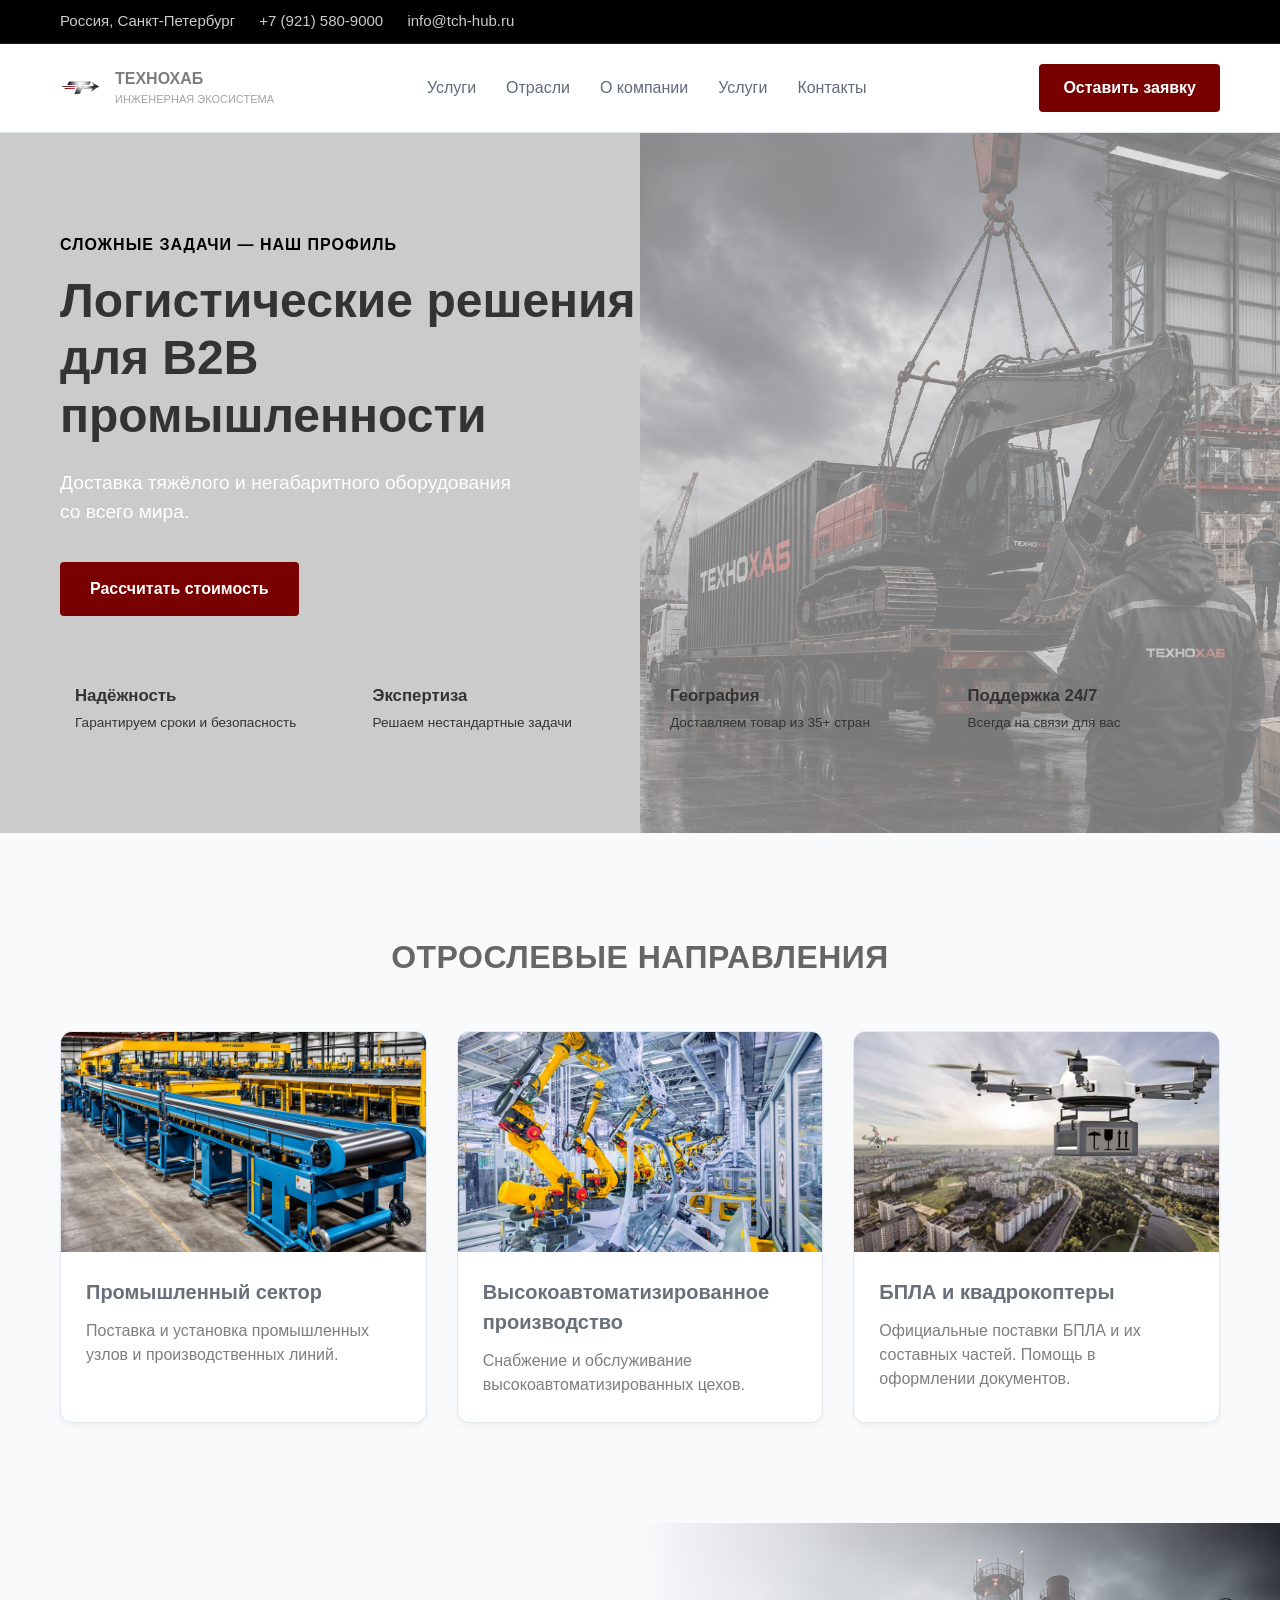
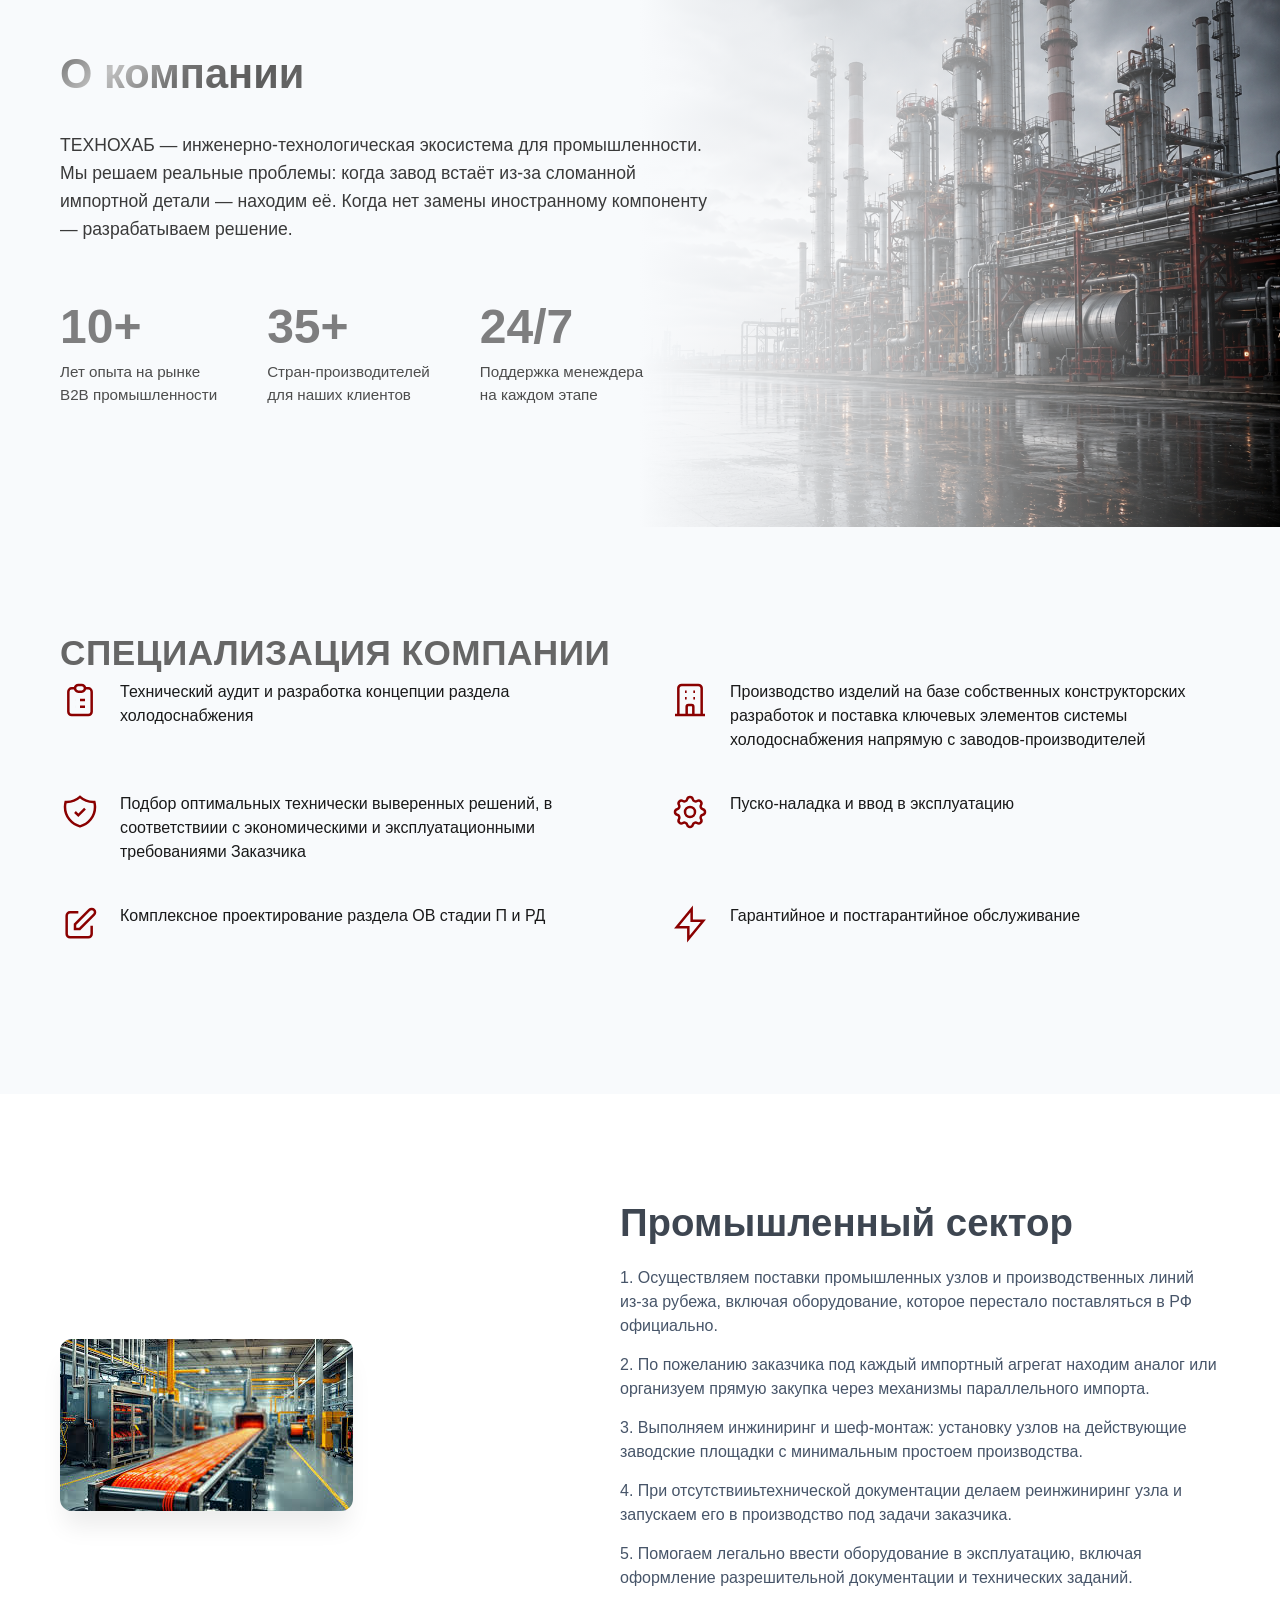
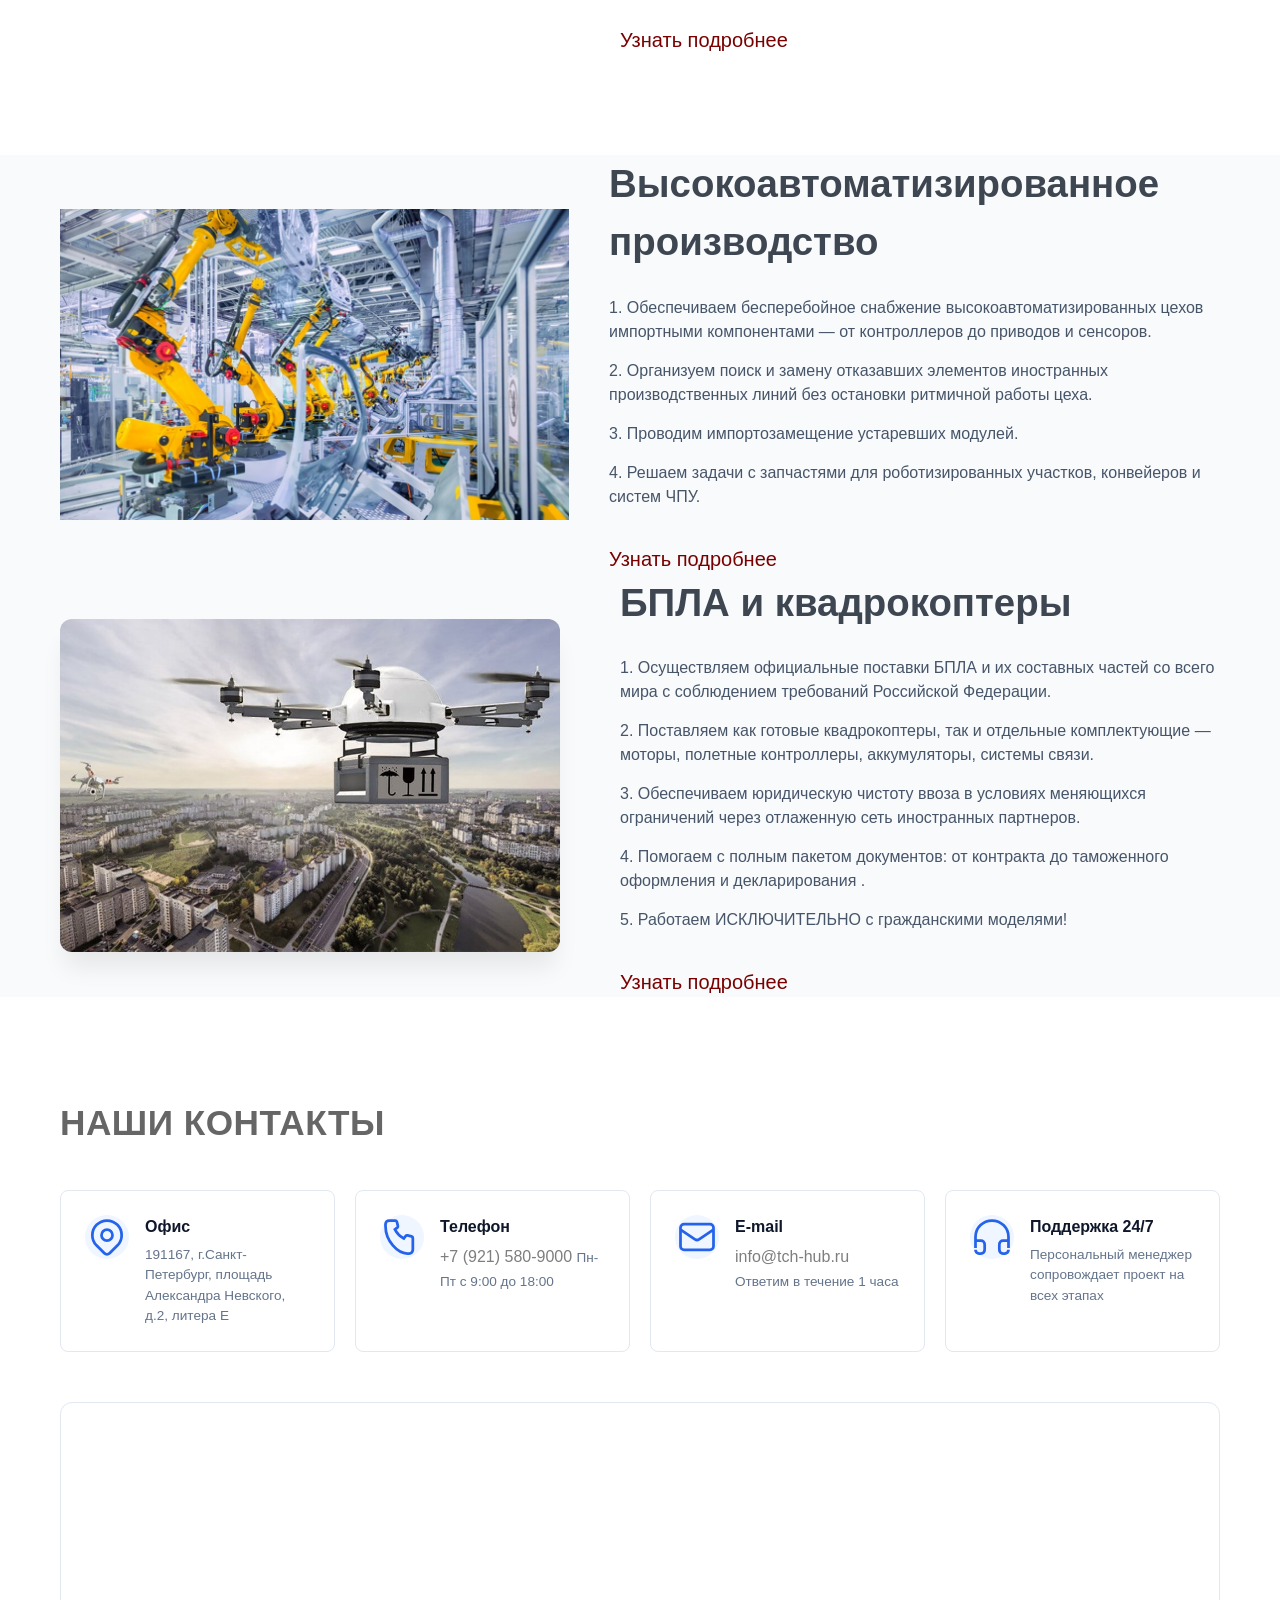
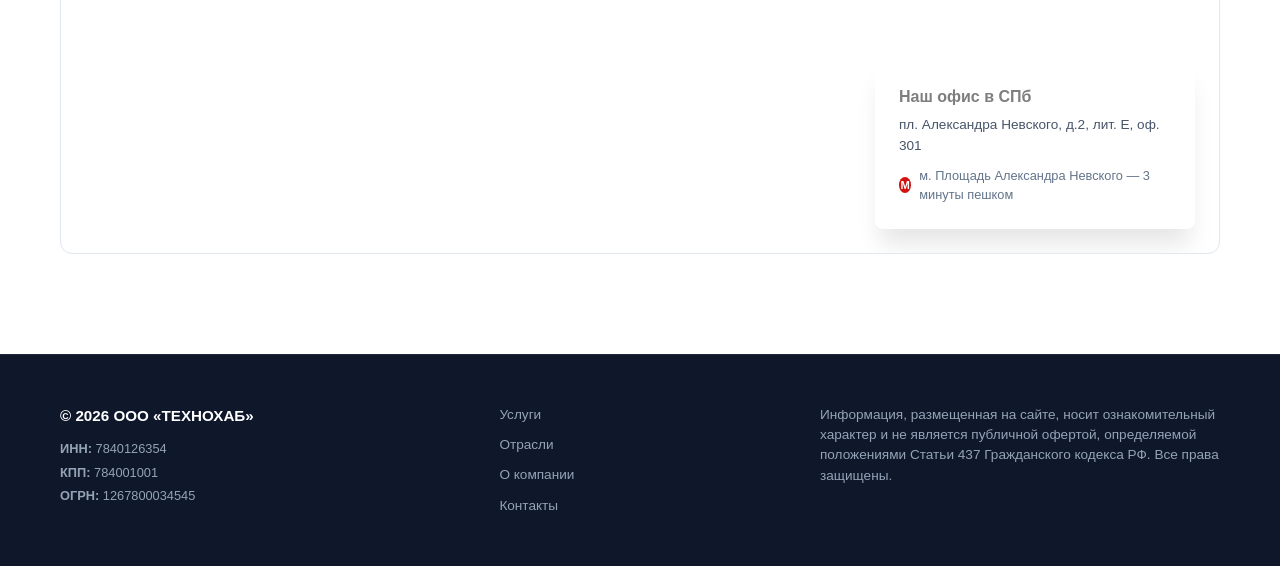
==== commit 2c14c855: "Add files via upload" ====
--- a/index.html
+++ b/index.html
@@ -86,6 +86,7 @@
         </div>
     </section>
 
+
     <!-- 4. СЕКЦИЯ: Отрослевые направления (pupu) -->
     <section id="pupu" class="pupu-overlap">
         <div class="container">
@@ -93,7 +94,7 @@
             <div class="pupu-grid">
                 <!-- Карточка 1 -->
                 <div class="pupu-card">
-                    <div class="pupu-img-wrapper"><img src="card1.jpg" alt="Промышленный сектор"></div>
+                    <div class="pupu-img-wrapper"><img src="card11.jpg" alt="Промышленный сектор"></div>
                     <div class="pupu-info">
                         <h3>Промышленный сектор</h3>
                         <p>Поставка и установка промышленных узлов и производственных линий.</p>
@@ -101,7 +102,7 @@
                 </div>
                 <!-- Карточка 2 -->
                 <div class="pupu-card">
-                    <div class="pupu-img-wrapper"><img src="card2.jpg" alt="Высокоавтоматизированное производство"></div>
+                    <div class="pupu-img-wrapper"><img src="card22.jpg" alt="Высокоавтоматизированное производство"></div>
                     <div class="pupu-info">
                         <h3>Высокоавтоматизированное производство</h3>
                         <p>Снабжение и обслуживание высокоавтоматизированных цехов.</p>
@@ -109,7 +110,7 @@
                 </div>
                 <!-- Карточка 3 -->
                 <div class="pupu-card">
-                    <div class="pupu-img-wrapper"><img src="card3.jpg" alt="БПЛА и квадрокоптеры"></div>
+                    <div class="pupu-img-wrapper"><img src="card33.jpg" alt="БПЛА и квадрокоптеры"></div>
                     <div class="pupu-info">
                         <h3>БПЛА и квадрокоптеры</h3>
                         <p>Официальные поставки БПЛА и их составных частей. Помощь в оформлении документов.</p>
@@ -119,12 +120,6 @@
             </div>
         </div>
     </section>
-
-
-<!-- 5. СЕКЦИЯ: Услуги (services) -->
-
-
-
 
 
     <!-- 5. СЕКЦИЯ: О КОМПАНИИ (about) -->
@@ -168,7 +163,74 @@
   </div>
     </section>
 
-    <!-- 6. СЕКЦИЯ: (industrial+production+bpla) -->
+
+<!-- 6. СЕКЦИЯ: Наши специализации (services) -->
+
+<section id="services" class="specializations">
+    <div class="container">
+        
+        <!-- Заголовок страницы (наследует ваши отступы margin-bottom) -->
+        <h2 class="section-title">Специализация компании</h2>
+        
+        <!-- Двухколоночная адаптивная сетка -->
+        <div class="services-grid">
+            
+            <!-- Услуга 1 -->
+            <div class="service-item">
+                <div class="service-icon">
+                    <svg viewBox="0 0 24 24" stroke="currentColor" fill="none" stroke-width="1.5"><path d="M9 5H7a2 2 0 00-2 2v12a2 2 0 002 2h10a2 2 0 002-2V7a2 2 0 00-2-2h-2M9 5a2 2 0 002 2h2a2 2 0 002-2M9 5a2 2 0 012-2h2a2 2 0 012 2m-3 7h3m-3 4h3m-6-4h.01m-.01 4h.01"/></svg>
+                </div>
+                <p class="service-text">Технический аудит и разработка концепции раздела холодоснабжения</p>
+            </div>
+
+            <!-- Услуга 2 -->
+            <div class="service-item">
+                <div class="service-icon">
+                    <svg viewBox="0 0 24 24" stroke="currentColor" fill="none" stroke-width="1.5"><path d="M19 21V5a2 2 0 00-2-2H7a2 2 0 00-2 2v16m14 0h2m-2 0h-5m-9 0H3m2 0h5M9 7h1m-1 4h1m4-4h1m-1 4h1m-5 10v-5a1 1 0 011-1h2a1 1 0 011 1v5m-4 0h4"/></svg>
+                </div>
+                <p class="service-text">Производство изделий на базе собственных конструкторских разработок и поставка ключевых элементов системы холодоснабжения напрямую с заводов-производителей</p>
+            </div>
+
+            <!-- Услуга 3 -->
+            <div class="service-item">
+                <div class="service-icon">
+                    <svg viewBox="0 0 24 24" stroke="currentColor" fill="none" stroke-width="1.5"><path d="M9 12l2 2 4-4m5.618-4.016A11.955 11.955 0 0112 2.944a11.955 11.955 0 01-8.618 3.04A12.02 12.02 0 003 9c0 5.591 3.824 10.29 9 11.622 5.176-1.332 9-6.03 9-11.622 0-1.042-.133-2.052-.382-3.016z"/></svg>
+                </div>
+                <p class="service-text">Подбор оптимальных технически выверенных решений, в соответствиии с экономическими и эксплуатационными требованиями Заказчика</p>
+            </div>
+
+            <!-- Услуга 4 -->
+            <div class="service-item">
+                <div class="service-icon">
+                    <svg viewBox="0 0 24 24" stroke="currentColor" fill="none" stroke-width="1.5"><path d="M10.325 4.317c.426-1.756 2.924-1.756 3.35 0a1.724 1.724 0 002.573 1.066c1.543-.94 3.31.826 2.37 2.37a1.724 1.724 0 001.065 2.572c1.756.426 1.756 2.924 0 3.35a1.724 1.724 0 00-1.066 2.573c.94 1.543-.826 3.31-2.37 2.37a1.724 1.724 0 00-2.572 1.065c-.426 1.756-2.924 1.756-3.35 0a1.724 1.724 0 00-2.573-1.066c-1.543.94-3.31-.826-2.37-2.37a1.724 1.724 0 00-1.065-2.572c-1.756-.426-1.756-2.924 0-3.35a1.724 1.724 0 001.066-2.573c-.94-1.543.826-3.31 2.37-2.37.996.608 2.296.07 2.572-1.065z"/><circle cx="12" cy="12" r="3"/></svg>
+                </div>
+                <p class="service-text">Пуско-наладка и ввод в эксплуатацию</p>
+            </div>
+
+            <!-- Услуга 5 -->
+            <div class="service-item">
+                <div class="service-icon">
+                    <svg viewBox="0 0 24 24" stroke="currentColor" fill="none" stroke-width="1.5"><path d="M11 5H6a2 2 0 00-2 2v11a2 2 0 002 2h11a2 2 0 002-2v-5m-1.414-9.414a2 2 0 112.828 2.828L11.828 15H9v-2.828l8.586-8.586z"/></svg>
+                </div>
+                <p class="service-text">Комплексное проектирование раздела ОВ стадии П и РД</p>
+            </div>
+
+            <!-- Услуга 6 -->
+            <div class="service-item">
+                <div class="service-icon">
+                    <svg viewBox="0 0 24 24" stroke="currentColor" fill="none" stroke-width="1.5"><path d="M13 10V3L4 14h7v7l9-11h-7z"/></svg>
+                </div>
+                <p class="service-text">Гарантийное и постгарантийное обслуживание</p>
+            </div>
+
+        </div> <!-- /services-grid -->
+
+        </div>
+
+    </div> <!-- /container -->
+</section>
+
+    <!-- 7. СЕКЦИЯ: (industrial+production+bpla) -->
     <section id="industrial" class="industrial-section">
         <div class="container industrial-container">
             
@@ -200,7 +262,7 @@
         </div>
     </section>
 
-    <!-- 6. -->
+    <!-- 7. -->
     <section id="production" class="production-section">
         <div class="container production-container">
             
@@ -218,9 +280,8 @@
                 <div class="production-text-block">
                     <p>1. Обеспечиваем бесперебойное снабжение высокоавтоматизированных цехов импортными компонентами — от контроллеров до приводов и сенсоров.</p>
                     <p>2. Организуем поиск и замену отказавших элементов иностранных производственных линий без остановки ритмичной работы цеха.</p>
-                    <p>3. Предлагаем сервисное обслуживание автоматизированного оборудования силами профильных подрядчиков и инженерных партнеров.</p>
-                    <p>4. Проводим импортозамещение устаревших модулей.</p>
-                    <p>5. Решаем задачи с запчастями для роботизированных участков, конвейеров и систем ЧПУ.</p>
+                    <p>3. Проводим импортозамещение устаревших модулей.</p>
+                    <p>4. Решаем задачи с запчастями для роботизированных участков, конвейеров и систем ЧПУ.</p>
                 </div>
 
                 <!-- Кнопка действия -->
@@ -232,7 +293,7 @@
         </div>
     </section>
 
-    <!-- 6. -->
+    <!-- 7. -->
     <section id="section" class="bpla-section">
         <div class="container bpla-container">
             
@@ -265,7 +326,7 @@
     </section>
 
     
-    <!-- 7. СЕКЦИЯ: КОНТАКТЫ (contacts) -->
+    <!-- 8. СЕКЦИЯ: КОНТАКТЫ (contacts) -->
     <section id="contacts" class="contacts-section">
     <div class="container">
       <h2 class="section-title">Наши контакты</h2>
@@ -287,19 +348,19 @@
                     </div>
                 </div>
 
-                <!-- Телефон -->
-                <div class="contact-card">
-                    <div class="card-icon">
-                        <svg viewBox="0 0 24 24" fill="none" stroke="currentColor" stroke-width="1.5">
-                            <path d="M3 5a2 2 0 012-2h3.28a1 1 0 01.94.725l.548 2.2a1 1 0 01-.321.988l-1.305.98a10.582 10.582 0 004.872 4.872l.98-1.305a1 1 0 01.988-.321l2.2.548a1 1 0 01.725.94V19a2 2 0 01-2 2h-1C9.716 21 3 14.284 3 6V5z"/>
-                        </svg>
-                    </div>
-                    <div class="card-content">
-                        <h3>Телефон</h3>
-                        <a href="tel:+79215809000" class="contact-link">+7 (921) 580-9000</a>
-                        <span class="card-note">Пн-Пт с 9:00 до 18:00</span>
-                    </div>
-                </div>
+    <!-- Телефон -->
+    <div class="contact-card">
+        <div class="card-icon">
+            <svg viewBox="0 0 24 24" fill="none" stroke="currentColor" stroke-width="1.5">
+                <path d="M3 5a2 2 0 012-2h3.28a1 1 0 01.94.725l.548 2.2a1 1 0 01-.321.988l-1.305.98a10.582 10.582 0 004.872 4.872l.98-1.305a1 1 0 01.988-.321l2.2.548a1 1 0 01.725.94V19a2 2 0 01-2 2h-1C9.716 21 3 14.284 3 6V5z"/>
+            </svg>
+        </div>
+        <div class="card-content">
+             <h3>Телефон</h3>
+            <a href="tel:+79215809000" class="contact-link">+7 (921) 580-9000 </a>
+            <span class="card-note"> Пн-Пт с 9:00 до 18:00</span>
+        </div>
+    </div>
 
                 <!-- E-mail -->
                 <div class="contact-card">
@@ -349,7 +410,7 @@
         </div>
     </section>
 
-    <!-- 8. ФУТЕР САЙТА (Реквизиты и навигация) -->
+    <!-- 9. ФУТЕР САЙТА (Реквизиты и навигация) -->
     <footer class="site-footer">
         <div class="container footer-content-wrapper">
             <div class="footer-info">
@@ -370,7 +431,6 @@
             </nav>
             
             <div class="footer-legal">
-                <a href="/privacy-policy.pdf" target="_blank" class="legal-link">Политика конфиденциальности и защита персональных данных</a>
                 <p class="legal-disclaimer">
                     Информация, размещенная на сайте, носит ознакомительный характер и не является публичной офертой, определяемой положениями Статьи 437 Гражданского кодекса РФ. Все права защищены.
                 </p>
--- a/base.css
+++ b/base.css
@@ -13,7 +13,7 @@
 
 body {
     font-family: 'Segoe UI', Tahoma, Geneva, Verdana, sans-serif;
-    color: #334155;
+    color: #7e7e7f;
     background-color: #f8fafc;
     line-height: 1.5;
     min-height: 100vh;
@@ -58,7 +58,7 @@
 }
 
 .btn::before {
-    content: '';
+    content: "";
     position: absolute;
     top: 0;
     left: 0;
@@ -72,7 +72,7 @@
 
 .btn:hover {
     transform: translateY(-2px);
-    color: #0f172a;
+    color: #790000;
     box-shadow: 0 10px 20px -5px rgba(0, 0, 0, 0.15);
 }
 
@@ -81,18 +81,23 @@
 }
 
 .btn-primary {
-    background-color: #2563eb;
+    background-color: #790000;
     color: #fff;
 }
 
 .btn-accent {
-    background-color: #2563eb;
+    background-color: #790000;
     color: #fff;
     padding: 15px 30px;
 }
 
 .btn:active {
     transform: translateY(0);
+}
+
+.btn-more {
+    color: #790000;
+    font-size: 20px;
 }
 
 /* ==========================================================================
@@ -101,7 +106,7 @@
 .top-bar {
     background-color: #000000;
     color: #fff;
-    font-size: 13px;
+    font-size: 15px;
     padding: 10px 0;
     border-bottom: 1px solid rgba(255,255,255,0.1);
 }
@@ -139,12 +144,12 @@
 
 .nav-menu a {
     font-weight: 500;
-    color: #475569;
+    color: #626c7b;
     transition: color 0.2s;
 }
 
 .nav-menu a:hover {
-    color: #2563eb;
+    color: #000000;
 }
 
 .header-actions {
@@ -157,7 +162,7 @@
     background: none;
     border: none;
     font-size: 1.1rem;
-    color: #64748b;
+    color: #697079;
     cursor: pointer;
 }
 
@@ -167,8 +172,8 @@
 .hero {
     position: relative;
     padding: 100px 0;
-    background-color: #0f172a;
-    color: #ffffff;
+    background-color: #cbcbcb;
+    color: #333333;
     overflow: hidden;
 }
 
@@ -206,14 +211,14 @@
 }
 
 .hero .subtitle {
-    color: #38bdf8;
+    color: #000000;
     font-weight: 700;
     letter-spacing: 1px;
 }
 
 .hero-descr {
     font-size: 1.2rem;
-    color: #cbd5e1;
+    color: #ffffff;
     margin-bottom: 35px;
 }
 
@@ -232,7 +237,7 @@
 
 .feature-item i {
     font-size: 1.5rem;
-    color: #38bdf8;
+    color: #626262;
     margin-top: 3px;
 }
 
@@ -243,11 +248,11 @@
 
 .feature-item p {
     font-size: 0.85rem;
-    color: #94a3b8;
-}
-
-/* ==========================================================================
-   4. СЕКЦИЯ 2: Отросли (pupu)
+    color: #343434;
+}
+
+/* ==========================================================================
+   4. СЕКЦИЯ: Отросли (pupu)
    ========================================================================== */
 .pupu-overlap {
     padding: 100px 0;
@@ -257,7 +262,7 @@
 .section-title {
     font-size: 2.2rem;
     font-weight: 700;
-    color: #0f172a;
+    color: #666666;
     text-transform: uppercase;
     letter-spacing: 0.5px;
 }
@@ -306,83 +311,29 @@
 
 .pupu-info h3 {
     font-size: 1.25rem;
-    color: #0f172a;
+    color: #697079;
     margin-bottom: 12px;
 }
 
 .-info p {
     font-size: 0.95rem;
-    color: #64748b;
+    color: #494949;
     margin-bottom: 20px;
     flex-grow: 1;
 }
 
+
 /* ==========================================================================
    5. СЕКЦИЯ 3: О компании (About)
    ========================================================================== */
 
-
-
-
-
-/* ==========================================================================
-   5. СЕКЦИЯ 3: ПРОМЫШЛЕННЫЙ СЕКТОР (Industrial)
-   ========================================================================== */
-.industrial-section {
-    padding: 100px 0;
-    background-color: #ffffff;
-}
-
-.industrial-container {
-    display: grid;
-    grid-template-columns: 1fr 1.2fr;
-    gap: 60px;
-    align-items: center;
-}
-
-.industrial-image-box img {
-    border-radius: 12px;
-    box-shadow: 0 20px 25px -5px rgba(0, 0, 0, 0.08);
-}
-
-.industrial-title {
-    font-size: 2.4rem;
-    font-weight: 700;
-    color: #0f172a;
-    margin-bottom: 25px;
-}
-
-.industrial-text-block {
-    display: flex;
-    flex-direction: column;
-    gap: 18px;
-    font-size: 1.05rem;
-    color: #475569;
-    margin-bottom: 35px;
-}
-
-/* ==========================================================================
-   6. СЕКЦИИ 4 И 5: ПРОИЗВОДСТВО И БПЛА (Production & Bpla)
-   ========================================================================== */
-.production-section, .bpla-section {
-    padding: 100px 0;
-    background-color: #f1f5f9;
-}
-
-.bpla-section {
-    background-color: #ffffff;
-}
-
-/* ==========================================================================
-   7. СЕКЦИЯ 6: О КОМПАНИИ (About с золотыми цифрами)
-   ========================================================================== */
 .about-section {
     position: relative;
     padding: 120px 0;
     background-color: #f8fafc;
     width: 100%;
     overflow: hidden;
-    background-image: url('background.png'); 
+    background-image: url('image_about.png'); 
     background-position: right center; 
     background-repeat: no-repeat;
     background-size: contain; 
@@ -419,7 +370,7 @@
   font-size: 2.6rem;
   font-weight: 700;
   margin-bottom: 25px;
-  background: linear-gradient(135deg, #bf953f 0%, #fcf6ba 25%, #b38728 50%, #fbf5b7 75%, #aa771c 100%);
+  background: linear-gradient(135deg, #656565 0%, #c2c2c2 25%, #717171 50%, #5c5c5c 75%, #6a6a6a 100%);
   -webkit-background-clip: text;
   background-clip: text;
   -webkit-text-fill-color: transparent;
@@ -430,7 +381,7 @@
 .about-lead {
     font-size: 1.1rem;
     line-height: 1.6;
-    color: #475569;
+    color: #3a3a3a;
 }
 
 .about-stats-grid {
@@ -454,7 +405,7 @@
 
 .stat-number span {
   display: inline-block;
-  background: linear-gradient(135deg, #bf953f 0%, #fcf6ba 25%, #b38728 50%, #fbf5b7 75%, #aa771c 100%);
+  background: linear-gradient(135deg, #a80d0d 0%, #c20202 25%, #cd1111 50%, #ee8585 75%, #6f0101 100%);
   -webkit-background-clip: text;
   background-clip: text;
   -webkit-text-fill-color: transparent;
@@ -463,11 +414,176 @@
 
 .stat-desc {
   font-size: 0.95rem;
-  color: #64748b;
-}
-
-/* ==========================================================================
-   8. СЕКЦИЯ 7: КОНТАКТЫ И КАРТА (Contacts)
+  color: #4d4d4d;
+}
+
+
+/* ==========================================================================
+   4. СЕКЦИЯ 2: НАШИ УСЛУГИ (Services Overlap)
+   ========================================================================== */
+.specializations {
+    position: relative;
+    padding: 100px 0; /* Ваша стандартная высота секций для ПК */
+    color: #ffffff;
+    
+    /* Темно-синий промышленный оверлей (Overlay) поверх картинки оборудования */
+    background: url('image_serv.jpg') center/cover no-repeat fixed;
+    width: 100%;
+}
+
+/* Сетка наследует ваши отступы колонок (column-gap: 60px, row-gap: 40px) */
+.services-grid {
+    display: grid;
+    grid-template-columns: repeat(2, 1fr); /* Строго 2 колонки на ПК */
+    column-gap: 60px;
+    row-gap: 40px;
+    margin-bottom: 50px;
+}
+
+/* Отдельный элемент (флексбокс с выравниванием по верхнему краю) */
+.service-item {
+    display: flex;
+    align-items: flex-start;
+    gap: 20px; /* Интервал между иконкой и текстом */
+    min-width: 0;
+}
+
+/* Контейнер иконки (сохраняет пропорции и не сжимается) */
+.service-icon {
+    flex-shrink: 0;
+    width: 40px;
+    height: 40px;
+    display: flex;
+    align-items: center;
+    justify-content: center;
+    color: #8a0000;
+}
+
+.service-icon svg {
+    display: block;
+    width: 40px;
+    height: 40px;
+}
+
+/* Текстовые стили */
+.service-text {
+    font-size: 1rem;
+    line-height: 1.5;
+    color: rgba(0, 0, 0, 0.9);
+}
+
+
+
+/* ==========================================================================
+   7. СЕКЦИЯ: Industrials (IPB)
+   ========================================================================== */
+.industrial-section {
+    padding: 100px 0;
+    background-color: #ffffff;
+}
+
+.industrial-container {
+    display: grid;
+    grid-template-columns: 1fr 1.2fr;
+    gap: 60px;
+    align-items: center;
+}
+
+.industrial-image-box img {
+    border-radius: 12px;
+    box-shadow: 0 20px 25px -5px rgba(0, 0, 0, 0.08);
+}
+
+.industrial-title {
+    font-size: 2.4rem;
+    font-weight: 700;
+    color: #3e4651;
+    margin-bottom: 15px;
+}
+
+.industrial-text-block {
+    display: flex;
+    flex-direction: column;
+    gap: 15px;
+    font-size: 1rem;
+    color: #475569;
+    margin-bottom: 35px;
+}
+
+
+<!--production-->
+.production-section {
+    padding: 20px 0;
+    background-color: #ffffff;
+}
+
+.production-container {
+    display: grid;
+    grid-template-columns: 1fr 1.2fr;
+    gap: 40px;
+    align-items: center;
+}
+
+.productiona-image-box img {
+    border-radius: 12px;
+    box-shadow: 0 20px 25px -5px rgba(0, 0, 0, 0.08);
+}
+
+.production-title {
+    font-size: 2.4rem;
+    font-weight: 700;
+    color: #3e4651;
+    margin-bottom: 25px;
+}
+
+.production-text-block {
+    display: flex;
+    flex-direction: column;
+    gap: 15px;
+    font-size: 1.rem;
+    color: #475569;
+    margin-bottom: 35px;
+}
+
+
+    <!--bpla-->
+
+.bpla-section {
+    padding: 100px 0;
+    background-color: #ffffff;
+}
+
+.bpla-container {
+    display: grid;
+    grid-template-columns: 1fr 1.2fr;
+    gap: 60px;
+    align-items: center;
+}
+
+.bpla-image-box img {
+    border-radius: 12px;
+    box-shadow: 0 20px 25px -5px rgba(0, 0, 0, 0.08);
+}
+
+.bpla-title {
+    font-size: 2.4rem;
+    font-weight: 700;
+    color: #3e4651;
+    margin-bottom: 25px;
+}
+
+.bpla-text-block {
+    display: flex;
+    flex-direction: column;
+    gap: 15px;
+    font-size: 1rem;
+    color: #475569;
+    margin-bottom: 35px;
+}
+
+
+/* ==========================================================================
+   8. СЕКЦИЯ: КОНТАКТЫ И КАРТА (Contacts)
    ========================================================================== */
 .contacts-section {
     padding: 100px 0;
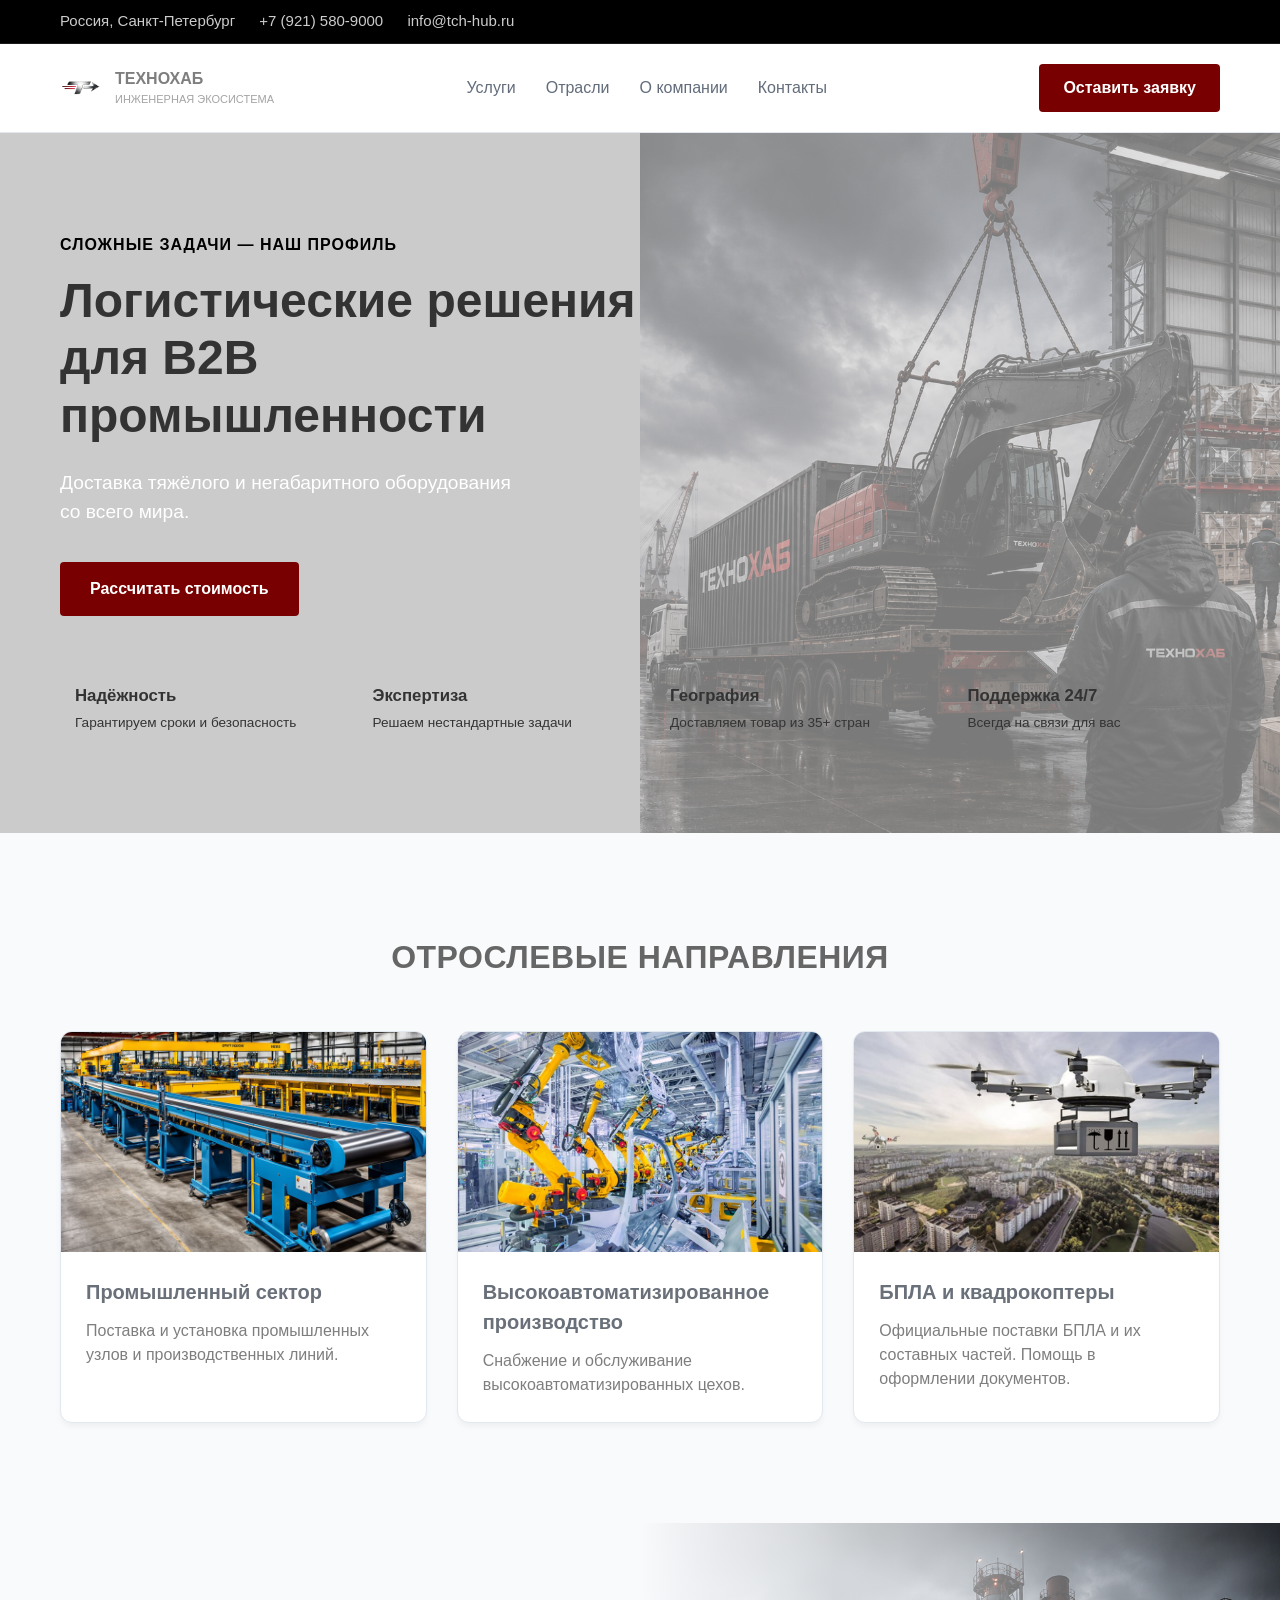
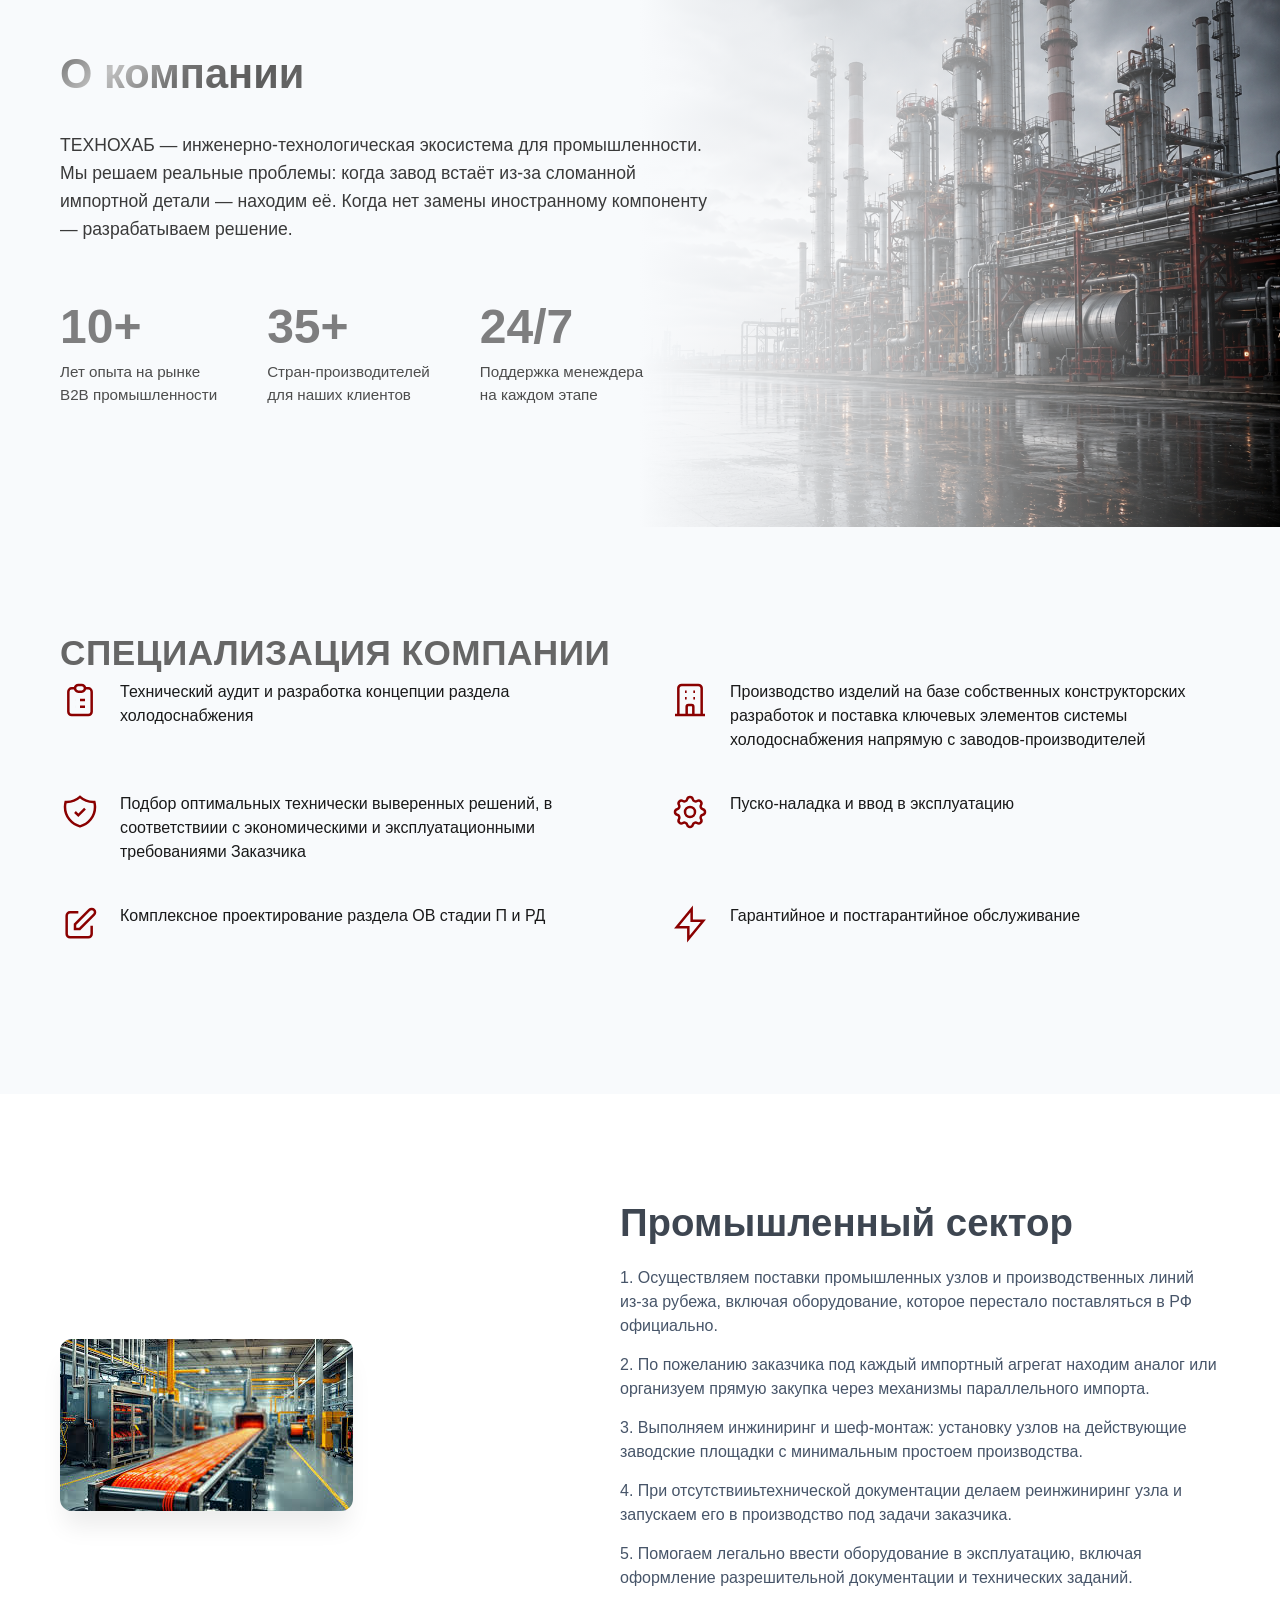
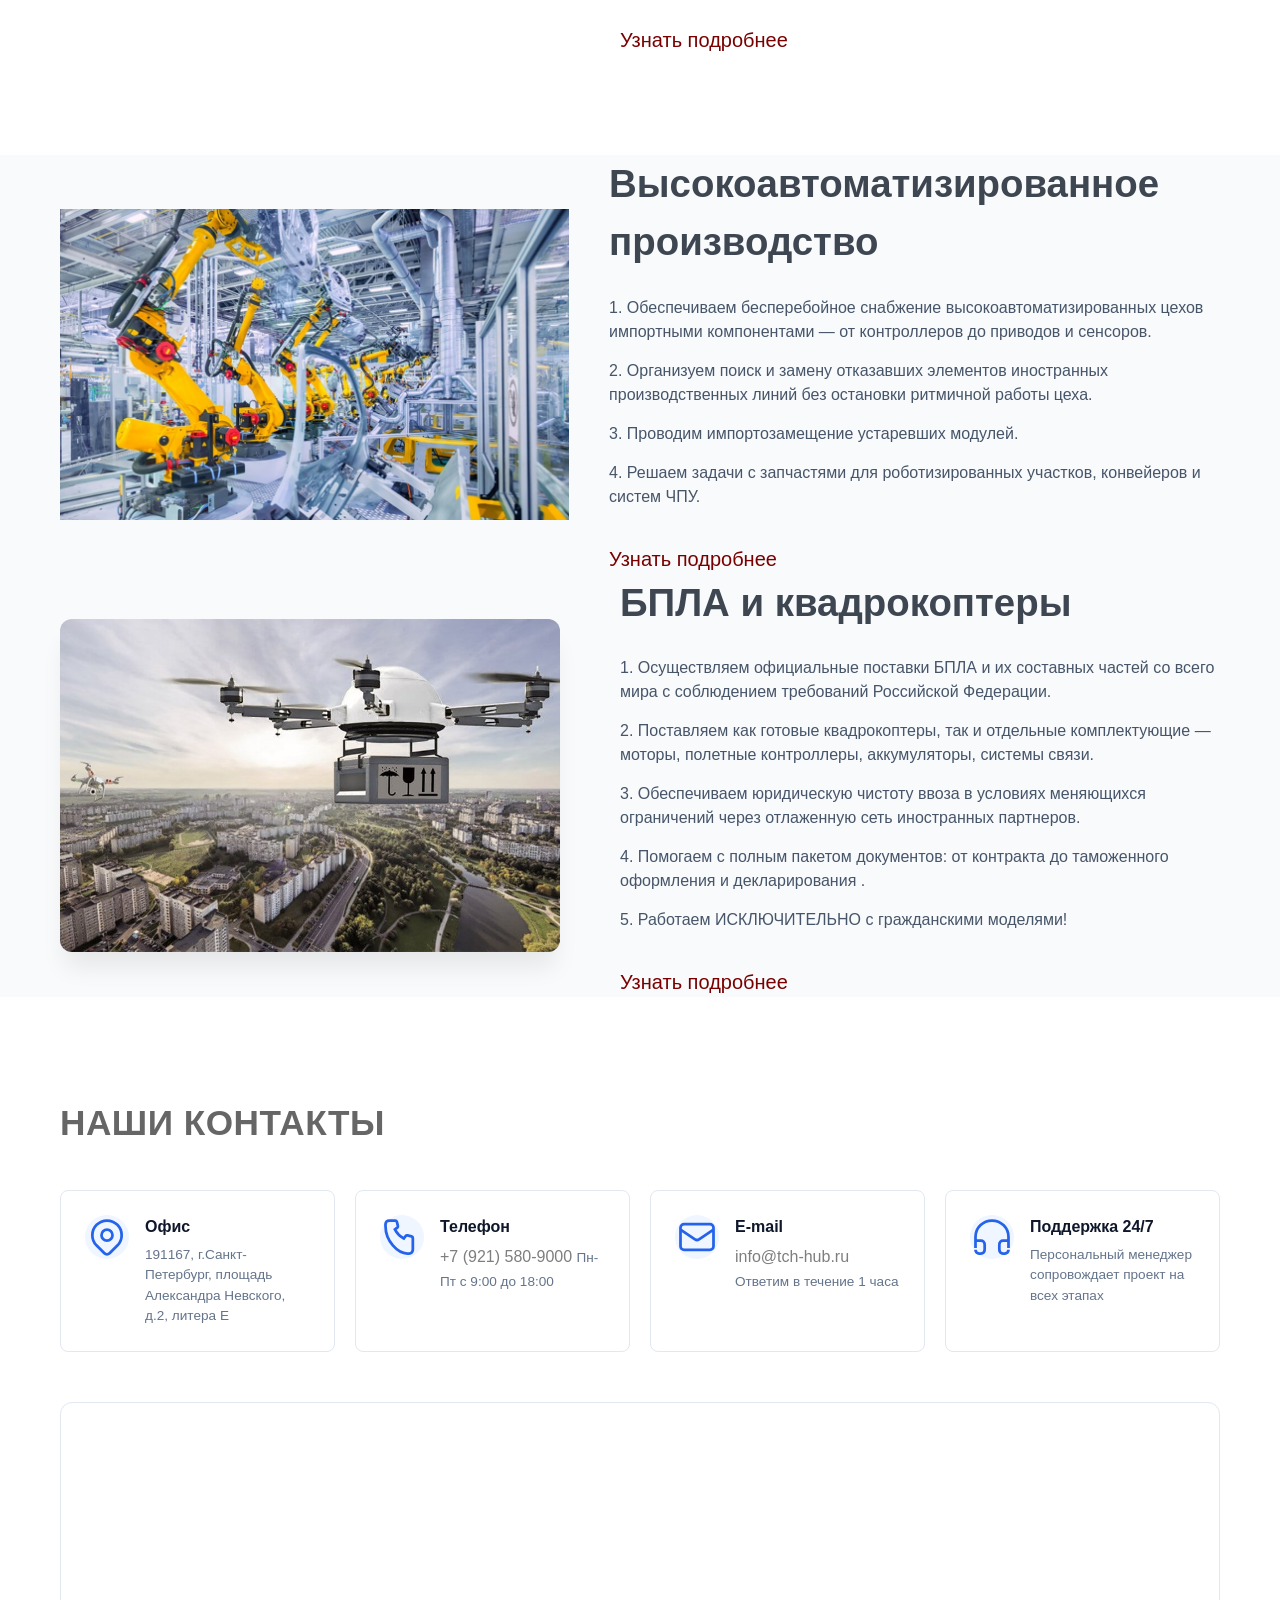
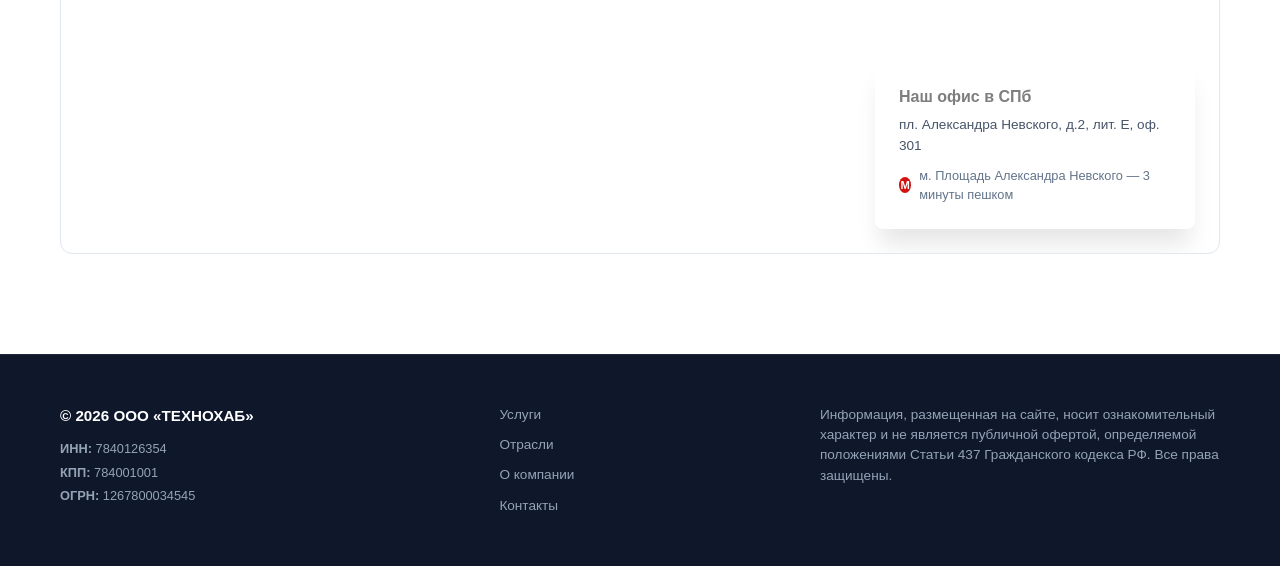
==== commit 280d1f1f: "Add files via upload" ====
--- a/index.html
+++ b/index.html
@@ -38,8 +38,6 @@
                     <li><a href="#services" class="header-link">Услуги <i class="fas fa-chevron-down"></i></a></li>
                     <li><a href="#industrials" class="header-link">Отрасли <i class="fas fa-chevron-down"></i></a></li>
                     <li><a href="#about" class="header-link">О компании</a></li>
-                    <li><a href="#services" class="header-link">Услуги</a></li>
-                    
                     <li><a href="#contacts" class="header-link">Контакты</a></li>
                 </ul>
             </nav>
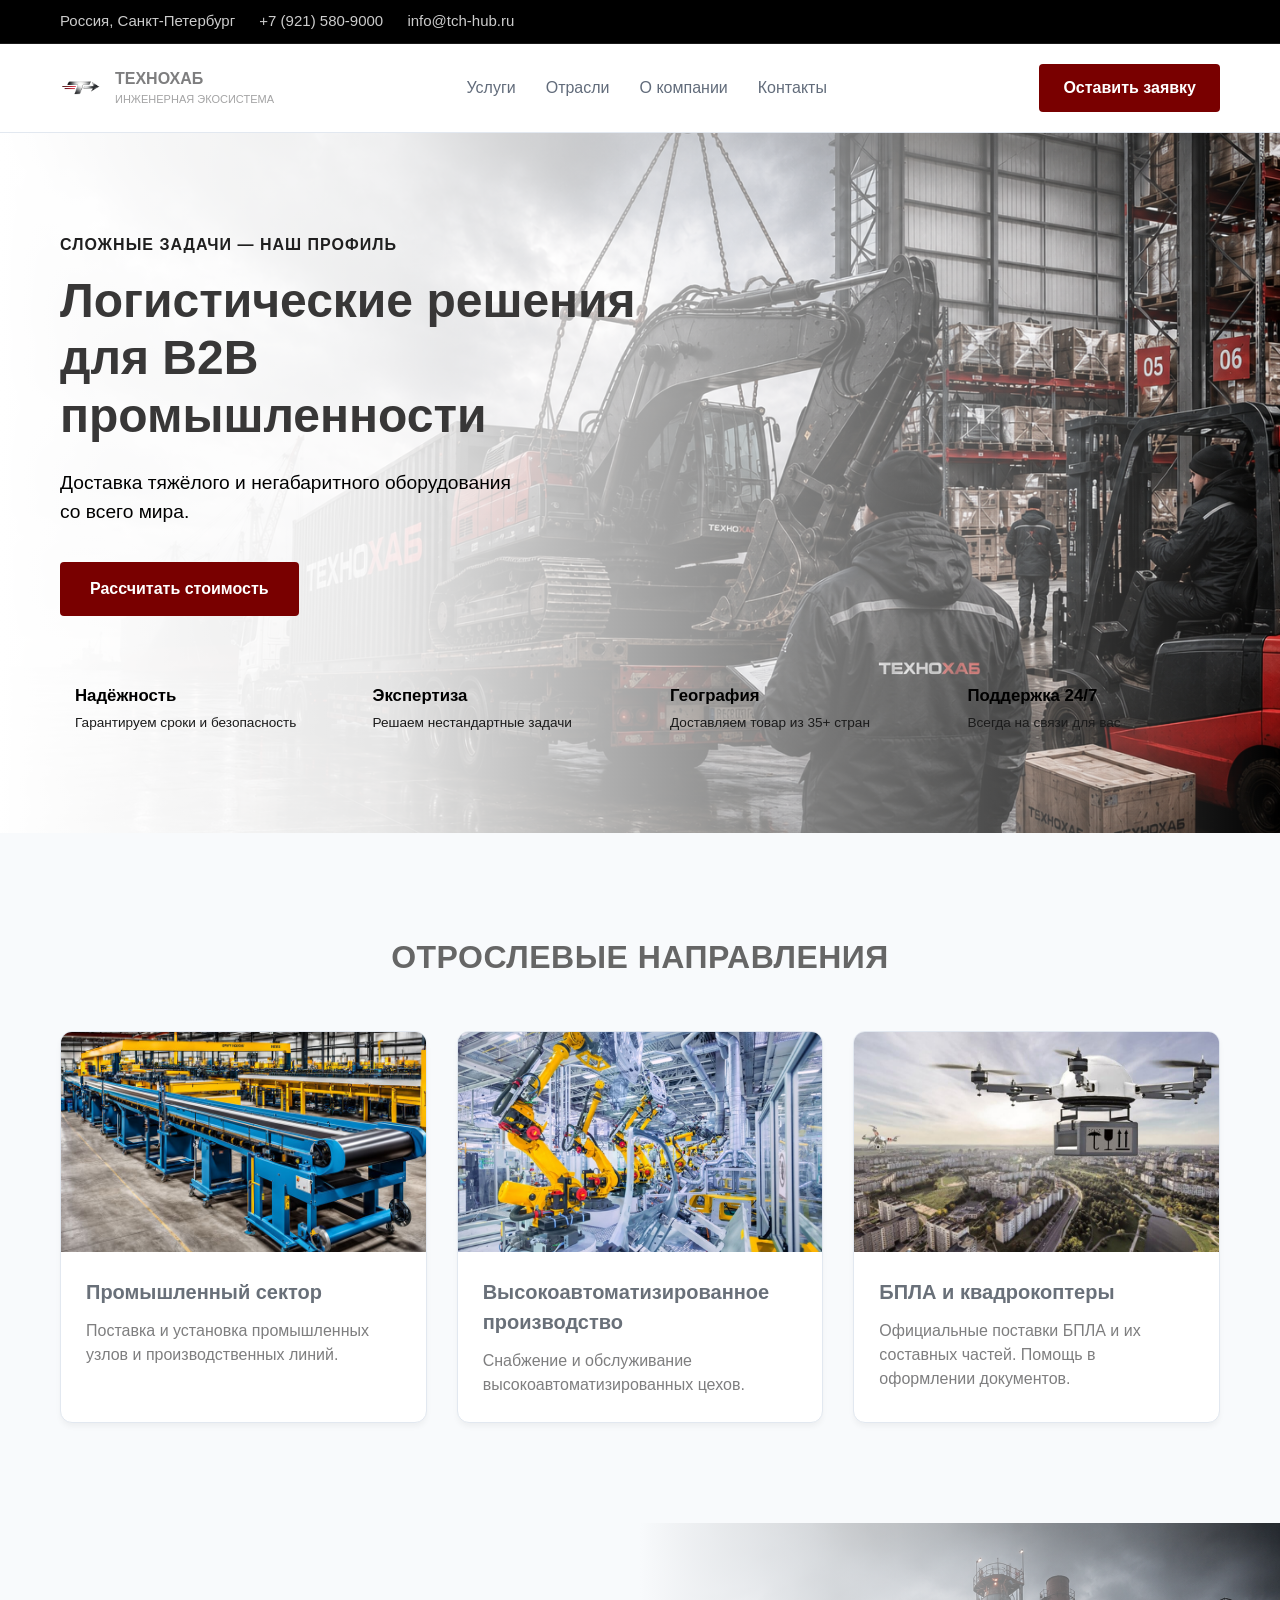
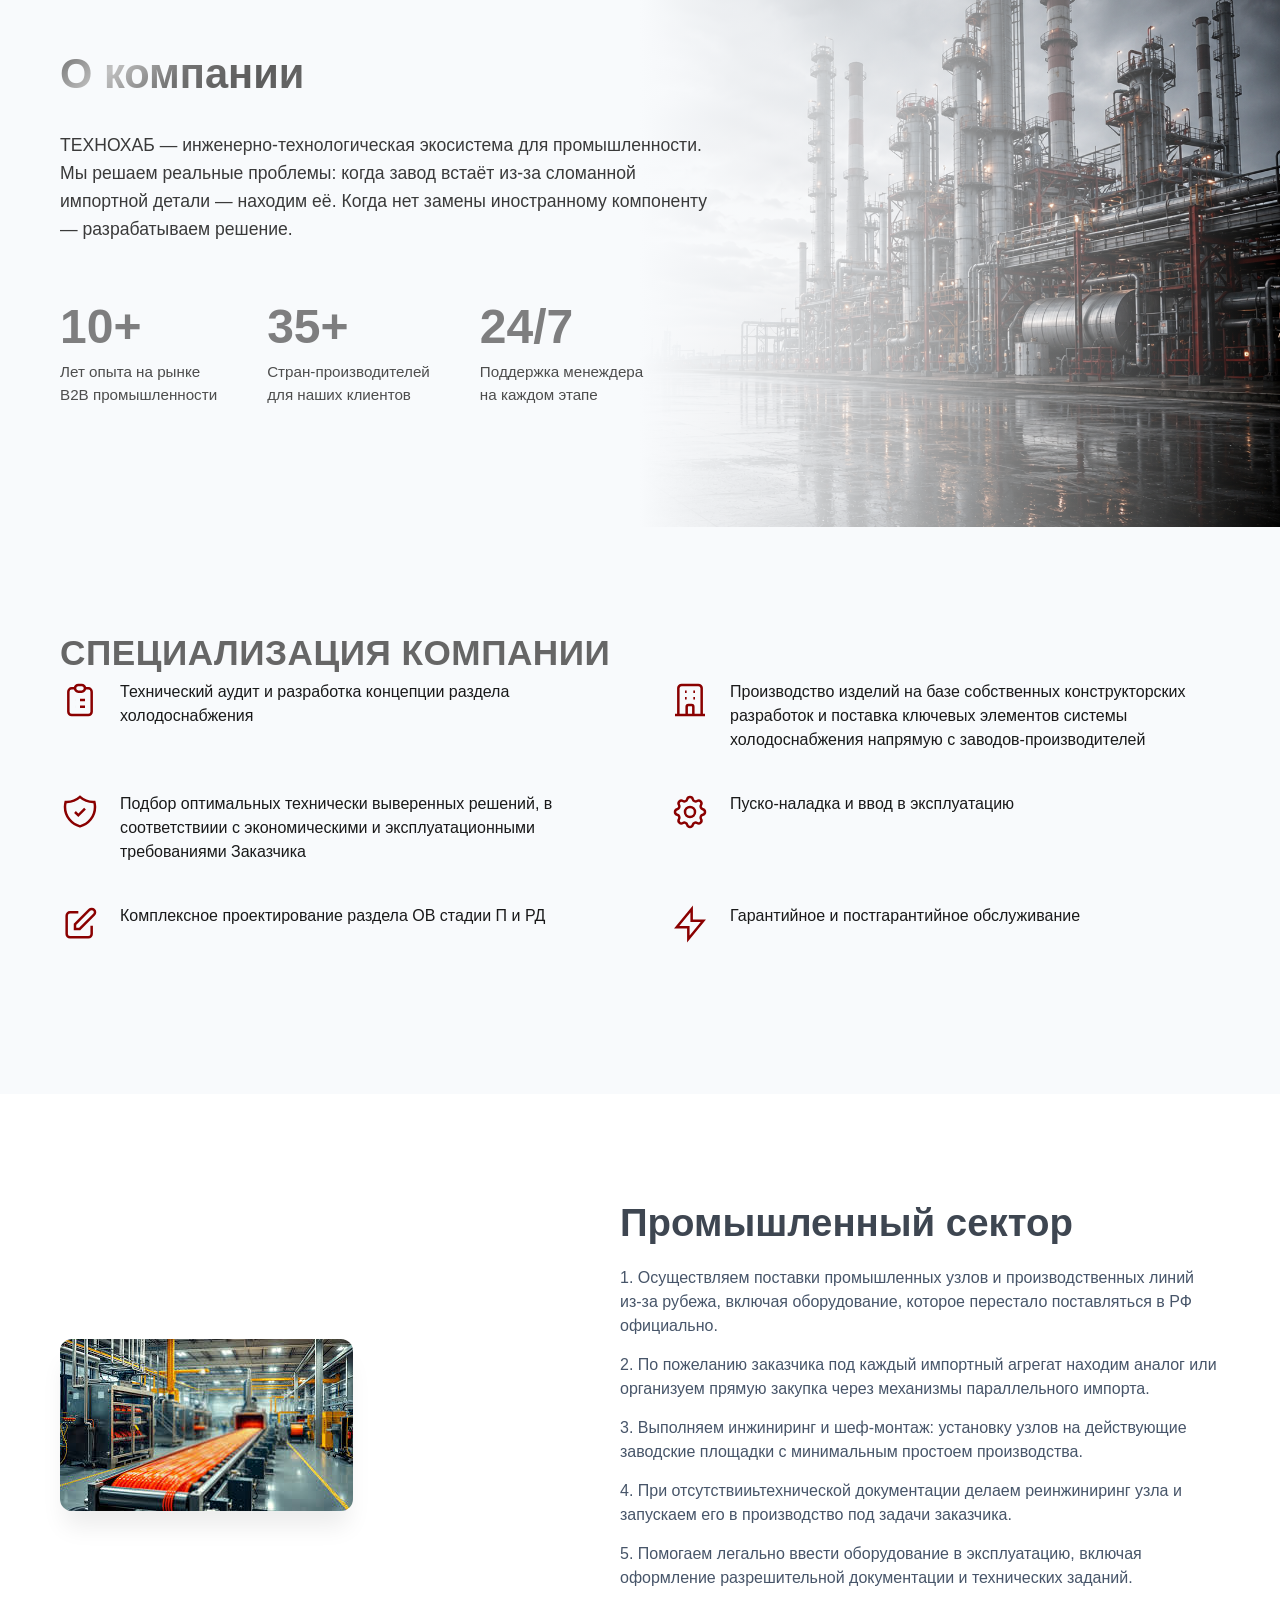
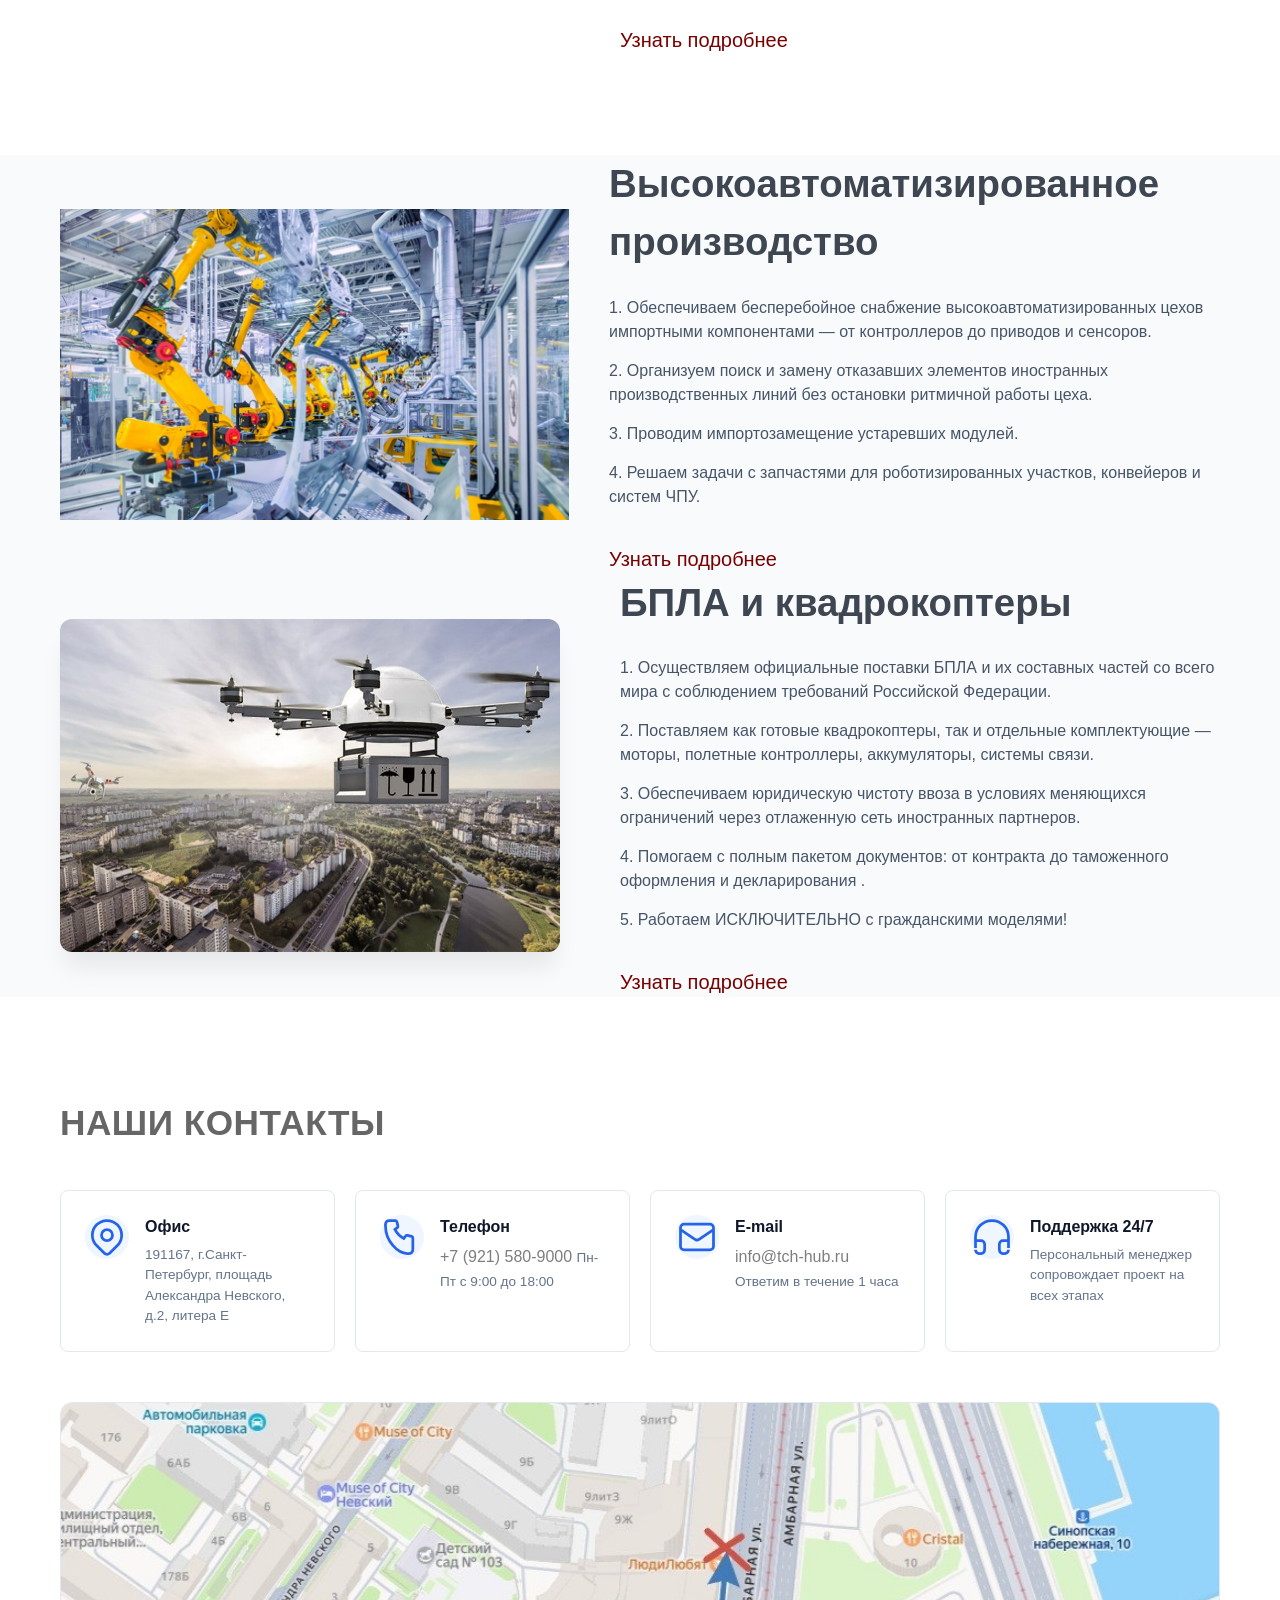
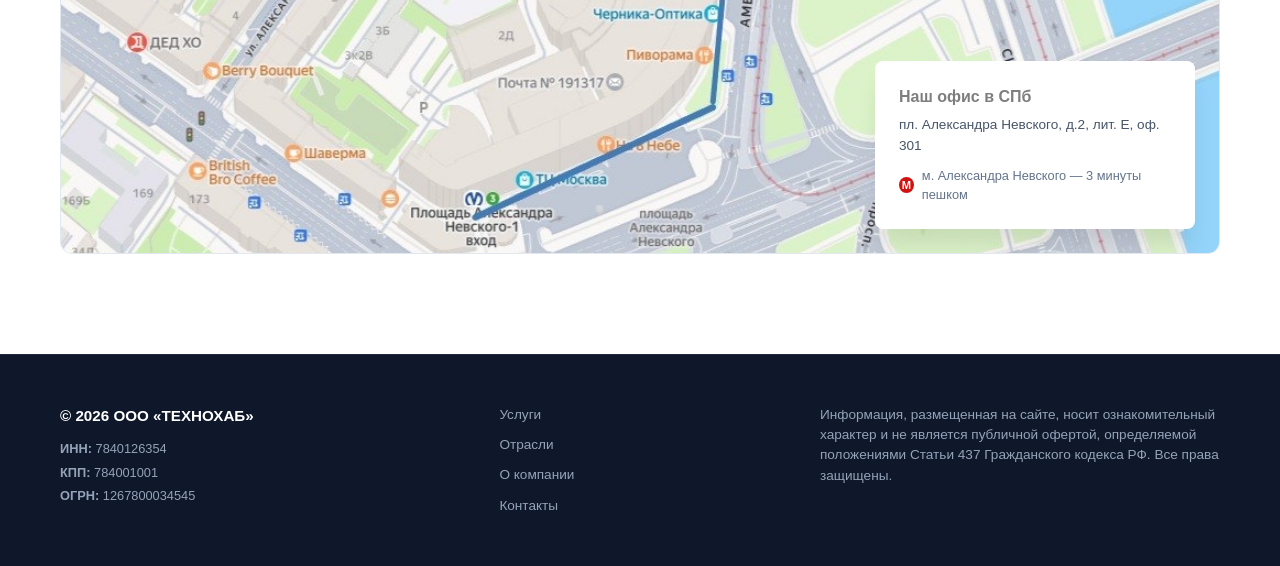
==== commit d1e4c4c0: "Add files via upload" ====
--- a/index.html
+++ b/index.html
@@ -52,7 +52,7 @@
     <!-- 3. ГЛАВНЫЙ ЭКРАН (Hero Section) -->
     <section id="index" class="hero">
         <div class="hero-image-wrapper">
-            <img src="main.png" alt="Промышленный груз">
+            
         </div>
         <div class="container">
             <div class="hero-content">
@@ -390,20 +390,21 @@
             </div>
 
             <!-- Нижний блок: Интерактивная карта на всю ширину -->
-            <div class="map-wrapper">
-                <!-- Интерактивная Яндекс.Карта с точкой на пл. Александра Невского -->
-                <iframe src="https://yandex.ru" width="100%" height="450" frameborder="0" allowfullscreen="true" style="display:block;"></iframe>
-                
-                <!-- Информационная плашка поверх карты, как в дизайне -->
-                <div class="map-overlay-card">
-                    <h3>Наш офис в СПб</h3>
-                    <p class="map-address">пл. Александра Невского, д.2, лит. Е, оф. 301</p>
-                    <div class="metro-info">
-                        <span class="metro-icon">M</span>
-                        <span class="metro-name">м. Площадь Александра Невского — 3 минуты пешком</span>
-                    </div>
-                </div>
-            </div>
+<div class="map-wrapper" style="position: relative; width: 100; border-radius: 12px; overflow: hidden; border: 1px solid #e2e8f0;">
+    
+    <!-- Картинка-подложка. Просто назовите ваш скриншот map.jpg и закиньте рядом с index.html -->
+    <img src="map.jpg" alt="Карта" style="width: 100%; height: 450px; object-fit: cover; display: block;">
+    
+    <!-- Информационная плашка поверх карты (остается на месте без изменений) -->
+    <div class="map-overlay-card">
+        <h3>Наш офис в СПб</h3>
+        <p class="map-address">пл. Александра Невского, д.2, лит. Е, оф. 301</p>
+        <div class="metro-info">
+            <span class="metro-icon">M</span>
+            <span class="metro-name">м.  Александра Невского — 3 минуты пешком</span>
+        </div>
+    </div>
+</div>
 
         </div>
     </section>
--- a/base.css
+++ b/base.css
@@ -172,10 +172,21 @@
 .hero {
     position: relative;
     padding: 100px 0;
-    background-color: #cbcbcb;
-    color: #333333;
-    overflow: hidden;
-}
+    background-image: linear-gradient(to right, 
+        rgba(255, 255, 255, 1) 0%,     /* Абсолютно белый цвет у левого края */
+        rgba(255, 255, 255, 0.9) 30%,   /* Плотный белый цвет под текстом */
+        rgba(255, 255, 255, 0.4) 70%,   /* Картинка плавно проявляется */
+        rgba(255, 255, 255, 0) 100%     /* Чистая картинка у правого края */
+    ), 
+    url('main.png'); /* Ваше изображение */
+    
+    background-position: center center;
+    background-repeat: no-repeat;
+    background-size: cover;
+    background-attachment: fixed;
+    background-color: #ffffff; /* Защитный белый цвет фона */
+}
+
 
 .hero-image-wrapper {
     position: absolute;
@@ -201,6 +212,7 @@
 .hero-content {
     max-width: 600px;
     margin-bottom: 60px;
+    color: #383737
 }
 
 .hero h1 {
@@ -211,14 +223,14 @@
 }
 
 .hero .subtitle {
-    color: #000000;
+    color: #1f1f1f;
     font-weight: 700;
     letter-spacing: 1px;
 }
 
 .hero-descr {
     font-size: 1.2rem;
-    color: #ffffff;
+    color: #000000;
     margin-bottom: 35px;
 }
 
@@ -227,17 +239,19 @@
     display: grid;
     grid-template-columns: repeat(4, 1fr);
     gap: 30px;
+    color: #000000
 }
 
 .feature-item {
     display: flex;
     gap: 15px;
     align-items: flex-start;
+    color: #000000
 }
 
 .feature-item i {
     font-size: 1.5rem;
-    color: #626262;
+    color: #000000;
     margin-top: 3px;
 }
 
@@ -248,7 +262,7 @@
 
 .feature-item p {
     font-size: 0.85rem;
-    color: #343434;
+    color: #1b1b1b;
 }
 
 /* ==========================================================================
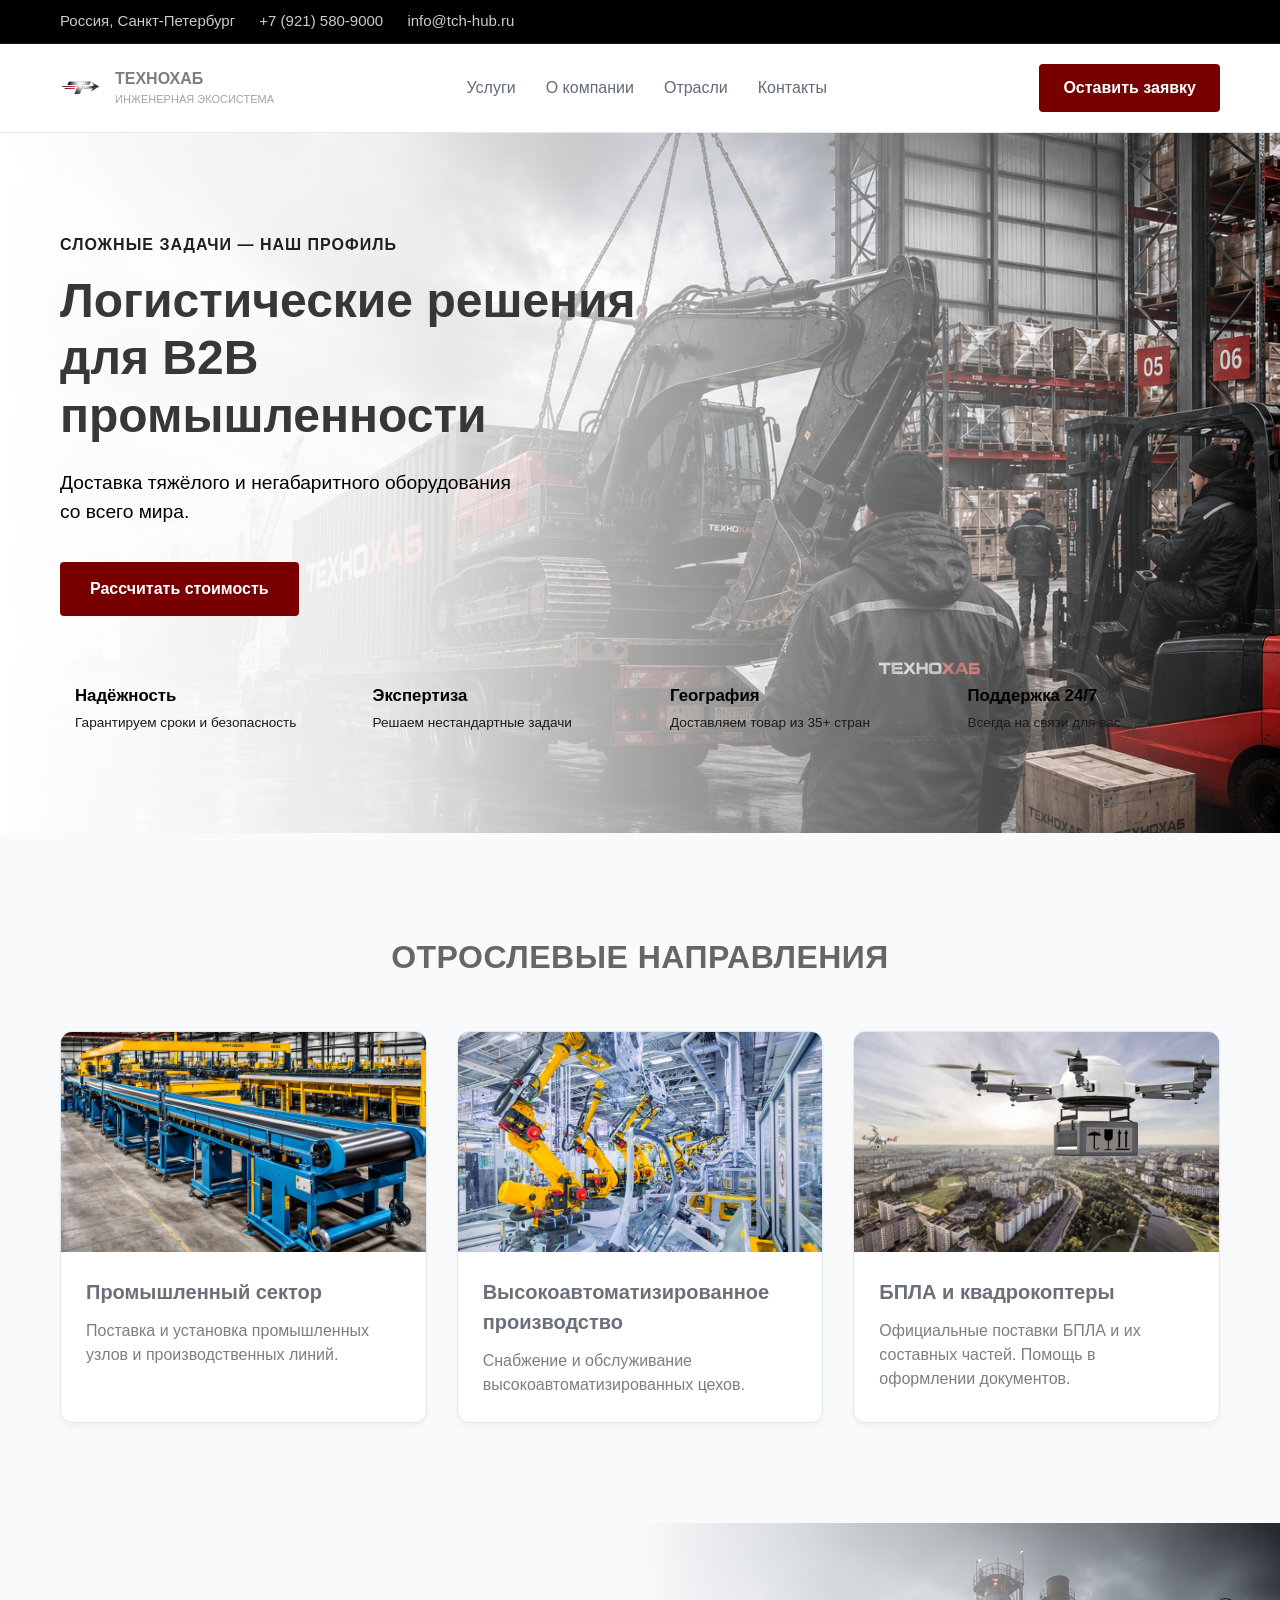
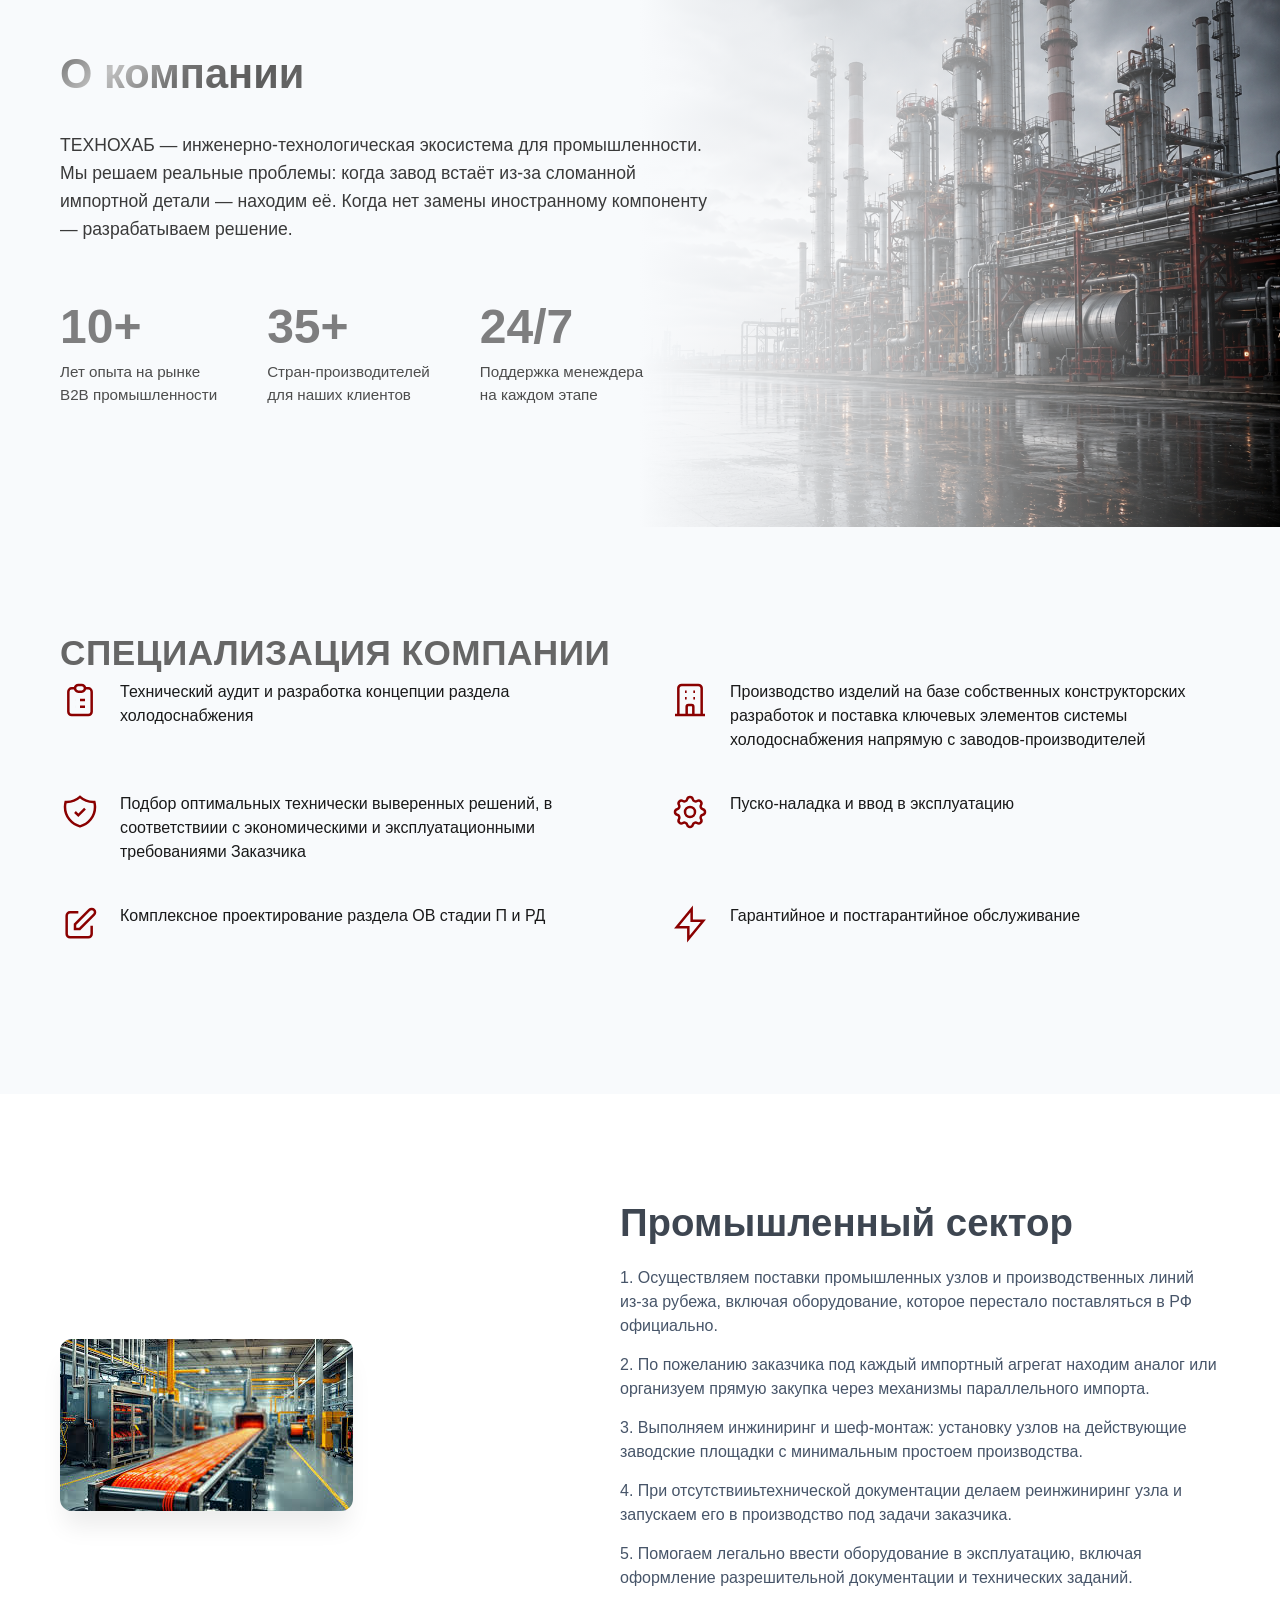
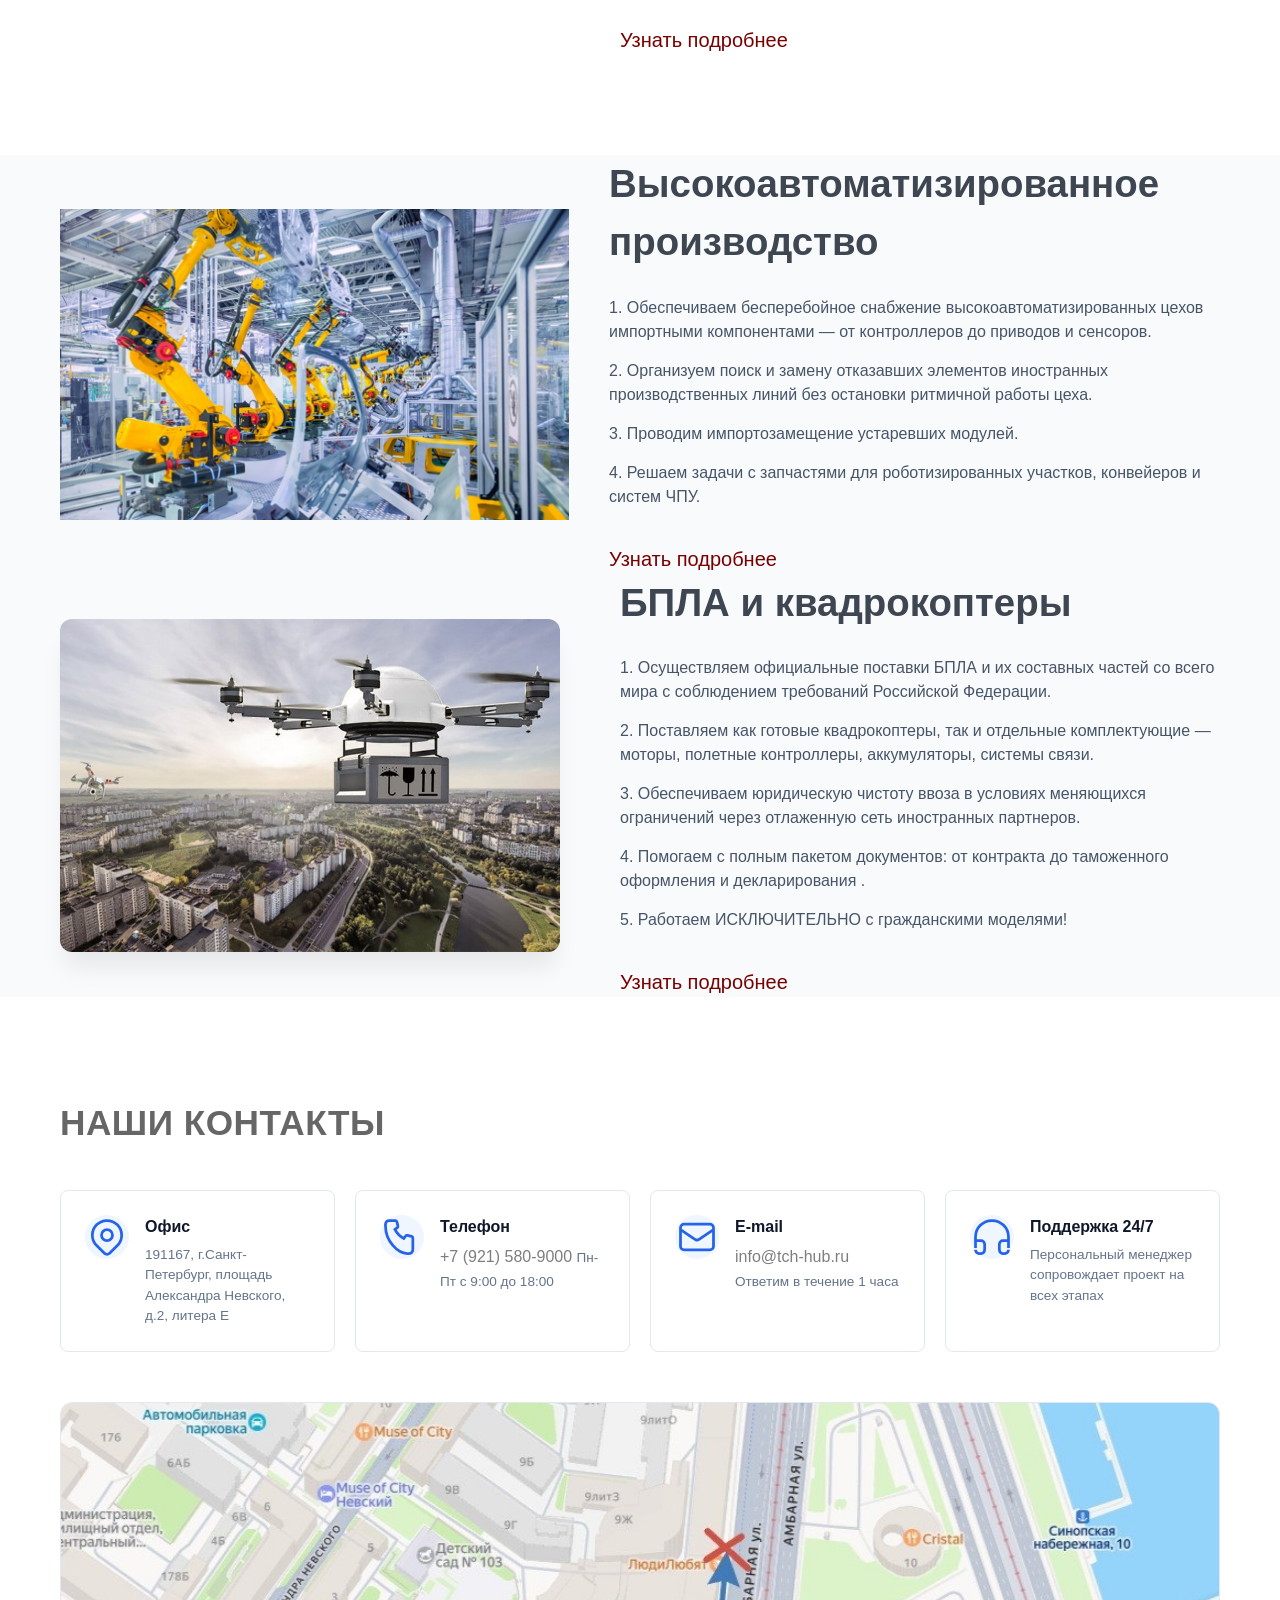
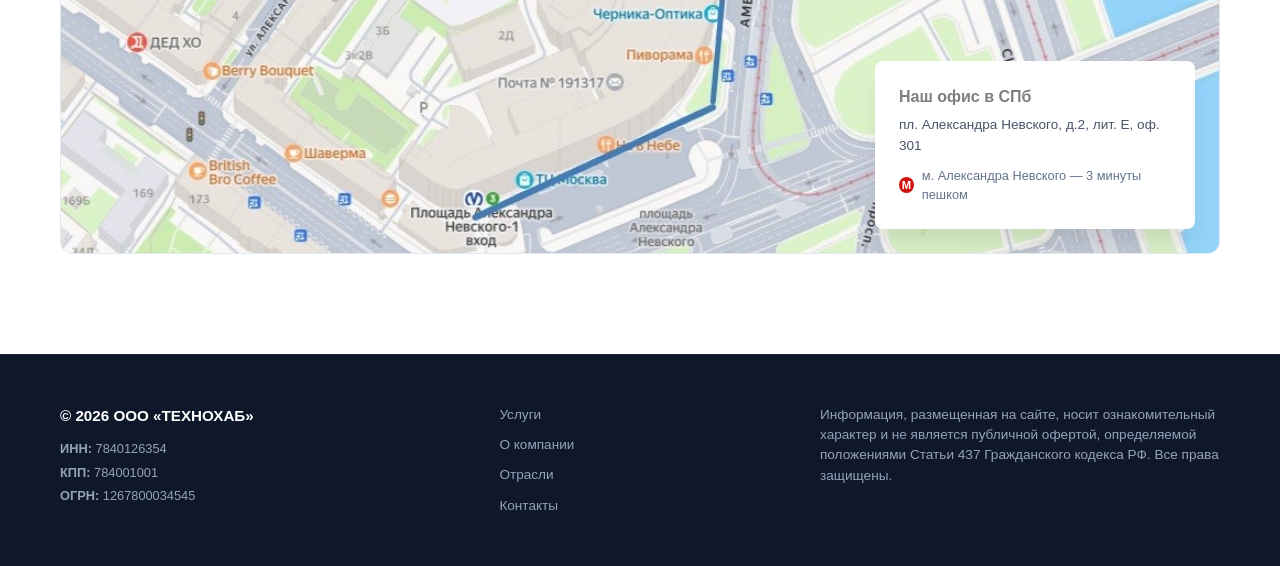
==== commit 4711e7b7: "Add files via upload" ====
--- a/index.html
+++ b/index.html
@@ -36,8 +36,8 @@
                 <ul>
                     <!-- Ссылки для ПЛАВНОГО СКРОЛЛИНГА по текущей главной странице -->
                     <li><a href="#services" class="header-link">Услуги <i class="fas fa-chevron-down"></i></a></li>
+                    <li><a href="#about" class="header-link">О компании</a></li>
                     <li><a href="#industrials" class="header-link">Отрасли <i class="fas fa-chevron-down"></i></a></li>
-                    <li><a href="#about" class="header-link">О компании</a></li>
                     <li><a href="#contacts" class="header-link">Контакты</a></li>
                 </ul>
             </nav>
@@ -229,21 +229,21 @@
 </section>
 
     <!-- 7. СЕКЦИЯ: (industrial+production+bpla) -->
-    <section id="industrial" class="industrial-section">
-        <div class="container industrial-container">
+    <section id="industrials" class="industrials-section">
+        <div class="container industrials-container">
             
             <!-- Левый блок: Загруженное изображение -->
-            <div class="industrial-image-box">
+            <div class="industrials-image-box">
                 <!-- Укажите путь к вашему изображению вместо 'industrial-photo.jpg' -->
                 <img src="card1.jpg" alt="Промышленный сектор ТЕХНОХАБ" class="industrial-img">
             </div>
 
             <!-- Правый блок: Контент и возможности -->
-            <div class="industrial-content">
-                <h1 class="industrial-title">Промышленный сектор</h1>
+            <div class="industrials-content">
+                <h1 class="industrials-title">Промышленный сектор</h1>
                 
                 <!-- Единый текстовый блок перечисления возможностей -->
-                <div class="industrial-text-block">
+                <div class="industrials-text-block">
                     <p>1. Осуществляем поставки промышленных узлов и производственных линий из-за рубежа, включая оборудование, которое перестало поставляться в РФ официально.</p>
                     <p>2. По пожеланию заказчика под каждый импортный агрегат находим аналог или организуем прямую закупка через механизмы параллельного импорта.</p>
                     <p>3. Выполняем инжиниринг и шеф-монтаж: установку узлов на действующие заводские площадки с минимальным простоем производства.</p>
@@ -252,7 +252,7 @@
                 </div>
 
                 <!-- Кнопка действия -->
-                <div class="industrial-actions">
+                <div class="industrials-actions">
                     <a href="./forma.html" class="btn-more">Узнать подробнее</a>
                 </div>
             </div>
@@ -266,7 +266,7 @@
             
             <!-- Левый блок: Загруженное изображение -->
             <div class="production-image-box">
-                <!-- Укажите путь к вашему изображению вместо 'industrial-photo.jpg' -->
+                <!-- Укажите путь к вашему изображению вместо 'industrials-photo.jpg' -->
                 <img src="card2.jpg" alt="Высокоавтоматизированное производство" class="production-img">
             </div>
 
@@ -297,7 +297,7 @@
             
             <!-- Левый блок: Загруженное изображение -->
             <div class="bpla-image-box">
-                <!-- Укажите путь к вашему изображению вместо 'industrial-photo.jpg' -->
+                <!-- Укажите путь к вашему изображению вместо 'industrials-photo.jpg' -->
                 <img src="card3.jpg" alt="БПЛА и квадрокоптеры " class="bpla-img">
             </div>
 
@@ -424,8 +424,8 @@
             <nav class="footer-nav">
                 <!-- Внутренний скроллинг для футера -->
                 <a href="#services" class="footer-link">Услуги</a>
+                <a href="#about" class="footer-link">О компании</a>
                 <a href="#industrials" class="footer-link">Отрасли</a>
-                <a href="#about" class="footer-link">О компании</a>
                 <a href="#contacts" class="footer-link">Контакты</a>
             </nav>
             
--- a/base.css
+++ b/base.css
@@ -491,31 +491,31 @@
 /* ==========================================================================
    7. СЕКЦИЯ: Industrials (IPB)
    ========================================================================== */
-.industrial-section {
+.industrials-section {
     padding: 100px 0;
     background-color: #ffffff;
 }
 
-.industrial-container {
+.industrials-container {
     display: grid;
     grid-template-columns: 1fr 1.2fr;
     gap: 60px;
     align-items: center;
 }
 
-.industrial-image-box img {
+.industrials-image-box img {
     border-radius: 12px;
     box-shadow: 0 20px 25px -5px rgba(0, 0, 0, 0.08);
 }
 
-.industrial-title {
+.industrials-title {
     font-size: 2.4rem;
     font-weight: 700;
     color: #3e4651;
     margin-bottom: 15px;
 }
 
-.industrial-text-block {
+.industrials-text-block {
     display: flex;
     flex-direction: column;
     gap: 15px;
@@ -632,7 +632,7 @@
     align-items: center;justify-content: center;color: #2563eb;
 }
 
-.card-content h3 {font-size: 1rem;font-weight: 600;color: #0f172a;margin-bottom: 6px;}.card-content p, .card-content .card-note {font-size: 0.85rem;color: #64748b;}/* Карта */.map-wrapper {position: relative;width: 100%;border-radius: 12px;overflow: hidden;border: 1px solid #e2e8f0;}#map {width: 100%;height: 450px;}.map-overlay-card {position: absolute;bottom: 24px;right: 24px;background-color: #ffffff;padding: 24px;border-radius: 8px;max-width: 320px;box-shadow: 0 20px 25px -5px rgba(0, 0, 0, 0.1);z-index: 10;}.map-overlay-card h3 {font-size: 1rem;margin-bottom: 6px;}.map-overlay-card .map-address {font-size: 0.85rem;color: #475569;margin-bottom: 10px;}.metro-info {display: flex;align-items: center;gap: 8px;}.metro-icon {background-color: #d11210;color: #ffffff;font-weight: 800;font-size: 0.7rem;width: 16px;height: 16px;border-radius: 50%;display: flex;align-items: center;justify-content: center;}.metro-name {font-size: 0.8rem;color: #64748b;}/* ==========================================================================9. ПОДВАЛ САЙТА (Site Footer)========================================================================== */.site-footer {background-color: #0f172a;color: #94a3b8;padding: 50px 0;font-size: 0.85rem;border-top: 1px solid #1e293b;}.footer-content-wrapper {display: flex;justify-content: space-between;align-items: flex-start;gap: 40px;}.footer-info {display: flex;flex-direction: column;gap: 12px;}.footer-company {font-size: 0.95rem;font-weight: 600;color: #ffffff;}.footer-requisites {display: flex;flex-direction: column;gap: 4px;font-size: 0.8rem;}.footer-nav {display: flex;flex-direction: column;gap: 10px;}.footer-link {color: #94a3b8;transition: color 0.2s;}.footer-link:hover {color: #ffffff;}.footer-legal {max-width: 400px;display: flex;flex-direction: column;gap: 12px;}.legal-link {color: #38bdf8;}/* ==========================================================================10. СТРОГАЯ АДАПТИВНОСТЬ ПОД МОБИЛЬНЫЕ (В самом низу)========================================================================== */@media (max-width: 1024px) {.pupu-grid { grid-template-columns: repeat(2, 1fr); }.contacts-grid { grid-template-columns: repeat(2, 1fr); }}@media (max-width: 768px) {/* Сброс высот и отступов */section, .hero, .pupu-overlap, .industrial-section, .about-section, .contacts-section {padding: 50px 0 !important;height: auto !important;min-height: initial !important;}/* Схлопывание сеток в 1 колонку */.features-grid, .pupu-grid, .industrial-container, .contacts-grid, .about-stats-grid {grid-template-columns: 1fr !important;flex-direction: column !important;gap: 30px !important;}/* Навигация */.main-header .container, .top-bar .container, .footer-content-wrapper {flex-direction: column !important;text-align: center !important;gap: 20px !important;}.nav-menu ul {flex-direction: column !important;gap: 15px !important;}.hero-image-wrapper {width: 100% !important;}.hero h1 {font-size: 2rem !important;}#map {height: 300px !important;}.map-overlay-card {position: relative !important;bottom: 0 !important;right: 0 !important;max-width: 100% !important;box-shadow: none !important;border-top: 1px solid #e2e8f0;
+.card-content h3 {font-size: 1rem;font-weight: 600;color: #0f172a;margin-bottom: 6px;}.card-content p, .card-content .card-note {font-size: 0.85rem;color: #64748b;}/* Карта */.map-wrapper {position: relative;width: 100%;border-radius: 12px;overflow: hidden;border: 1px solid #e2e8f0;}#map {width: 100%;height: 450px;}.map-overlay-card {position: absolute;bottom: 24px;right: 24px;background-color: #ffffff;padding: 24px;border-radius: 8px;max-width: 320px;box-shadow: 0 20px 25px -5px rgba(0, 0, 0, 0.1);z-index: 10;}.map-overlay-card h3 {font-size: 1rem;margin-bottom: 6px;}.map-overlay-card .map-address {font-size: 0.85rem;color: #475569;margin-bottom: 10px;}.metro-info {display: flex;align-items: center;gap: 8px;}.metro-icon {background-color: #d11210;color: #ffffff;font-weight: 800;font-size: 0.7rem;width: 16px;height: 16px;border-radius: 50%;display: flex;align-items: center;justify-content: center;}.metro-name {font-size: 0.8rem;color: #64748b;}/* ==========================================================================9. ПОДВАЛ САЙТА (Site Footer)========================================================================== */.site-footer {background-color: #0f172a;color: #94a3b8;padding: 50px 0;font-size: 0.85rem;border-top: 1px solid #1e293b;}.footer-content-wrapper {display: flex;justify-content: space-between;align-items: flex-start;gap: 40px;}.footer-info {display: flex;flex-direction: column;gap: 12px;}.footer-company {font-size: 0.95rem;font-weight: 600;color: #ffffff;}.footer-requisites {display: flex;flex-direction: column;gap: 4px;font-size: 0.8rem;}.footer-nav {display: flex;flex-direction: column;gap: 10px;}.footer-link {color: #94a3b8;transition: color 0.2s;}.footer-link:hover {color: #ffffff;}.footer-legal {max-width: 400px;display: flex;flex-direction: column;gap: 12px;}.legal-link {color: #38bdf8;}/* ==========================================================================10. СТРОГАЯ АДАПТИВНОСТЬ ПОД МОБИЛЬНЫЕ (В самом низу)========================================================================== */@media (max-width: 1024px) {.pupu-grid { grid-template-columns: repeat(2, 1fr); }.contacts-grid { grid-template-columns: repeat(2, 1fr); }}@media (max-width: 768px) {/* Сброс высот и отступов */section, .hero, .pupu-overlap, .industrials-section, .about-section, .contacts-section {padding: 50px 0 !important;height: auto !important;min-height: initial !important;}/* Схлопывание сеток в 1 колонку */.features-grid, .pupu-grid, .industrials-container, .contacts-grid, .about-stats-grid {grid-template-columns: 1fr !important;flex-direction: column !important;gap: 30px !important;}/* Навигация */.main-header .container, .top-bar .container, .footer-content-wrapper {flex-direction: column !important;text-align: center !important;gap: 20px !important;}.nav-menu ul {flex-direction: column !important;gap: 15px !important;}.hero-image-wrapper {width: 100% !important;}.hero h1 {font-size: 2rem !important;}#map {height: 300px !important;}.map-overlay-card {position: relative !important;bottom: 0 !important;right: 0 !important;max-width: 100% !important;box-shadow: none !important;border-top: 1px solid #e2e8f0;
 }
 }
 
@@ -642,7 +642,7 @@
 @media (max-width: 768px) {
 
     /* 1. Глобальные исправления высоты (разблокируем экраны) */
-    body, section, .feedback-section, .industrial-section, .about-section {
+    body, section, .feedback-section, .industrials-section, .about-section {
         height: auto !important;
         min-height: initial !important;
         overflow: visible !important; /* Проявляет весь скрытый контент */
@@ -678,7 +678,7 @@
 
     /* 4. Пересборка всех двухколоночных сеток в одну колонку */
     .pupu-grid, 
-    .industrial-container, 
+    .industrials-container, 
     .feedback-container, 
     .contacts-grid {
         grid-template-columns: 1fr !important; /* Всё встает строго в 1 ряд */
@@ -686,7 +686,7 @@
     }
 
     /* 5. Исправление Промышленного сектора и Формы (Зеркальные картинки) */
-    .industrial-image-box, 
+    .industrials-image-box, 
     .form-wrapper {
         max-width: 100% !important;
         width: 100% !important;
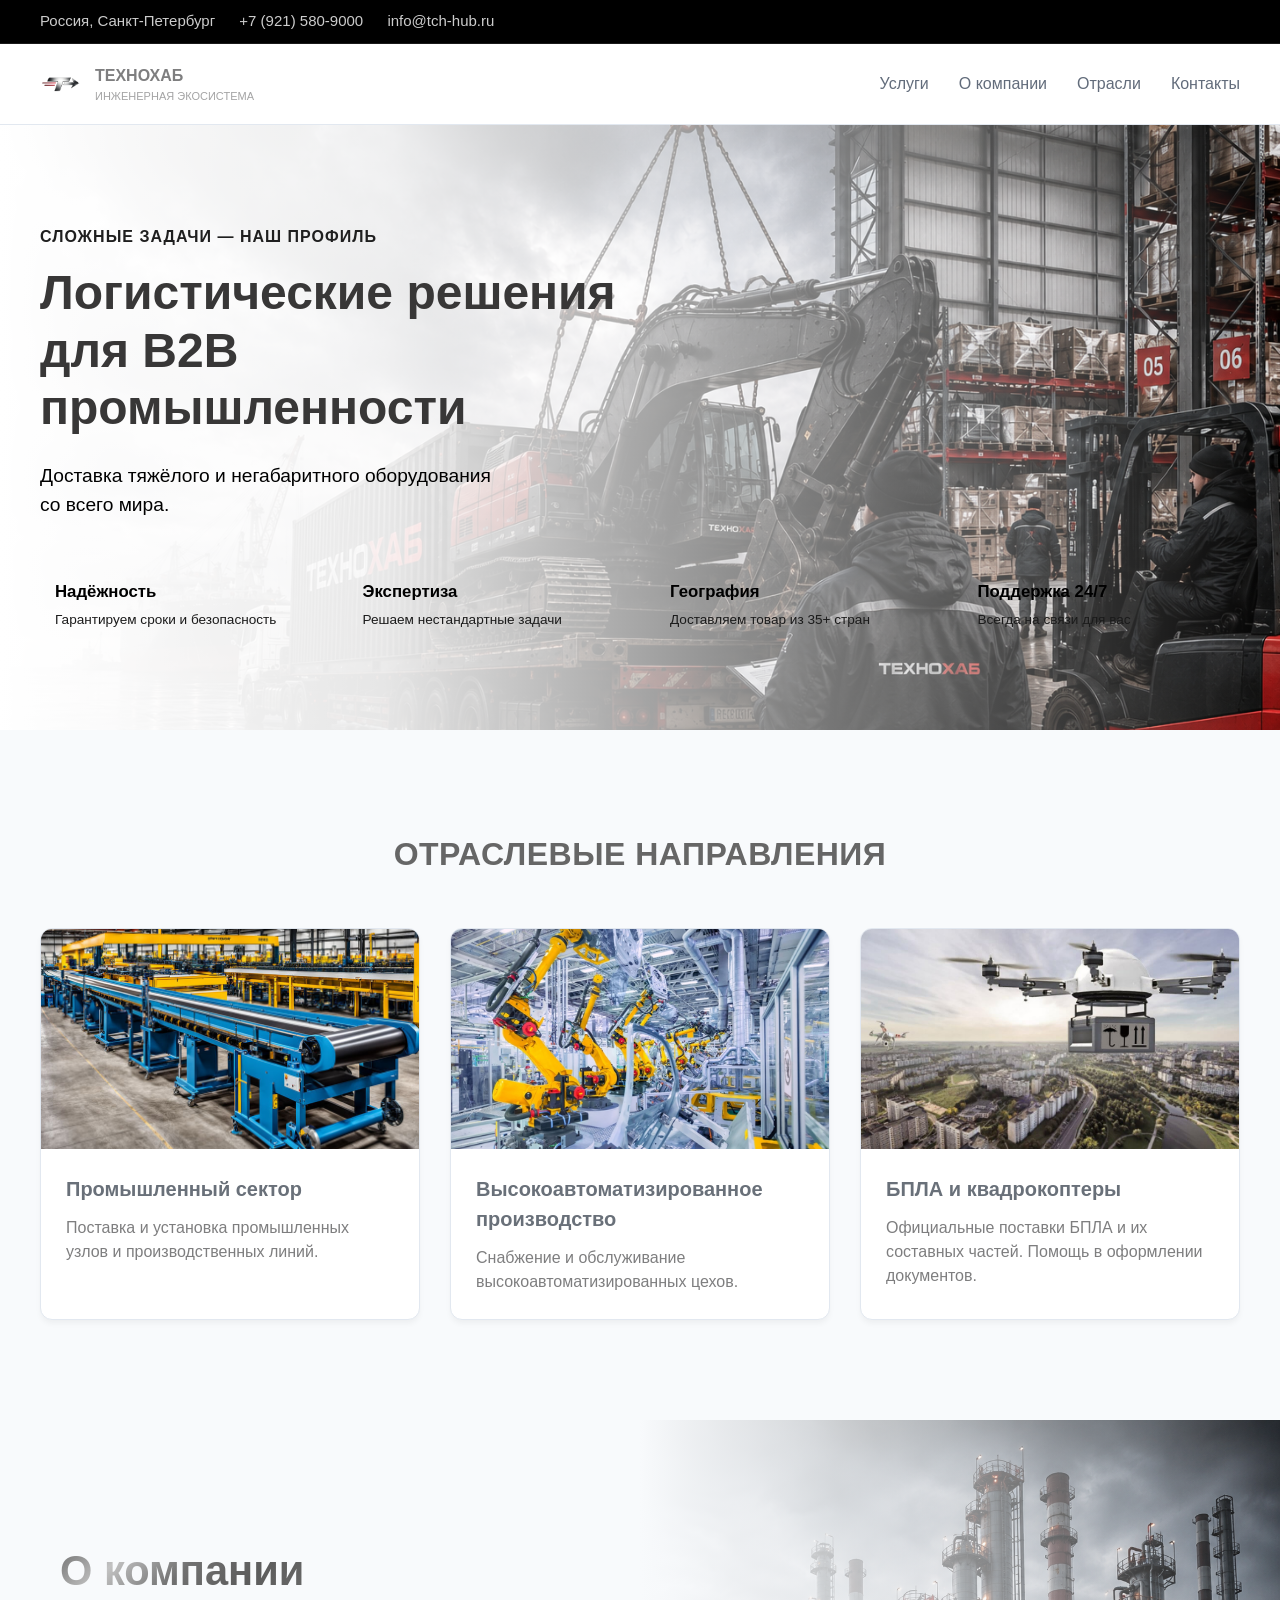
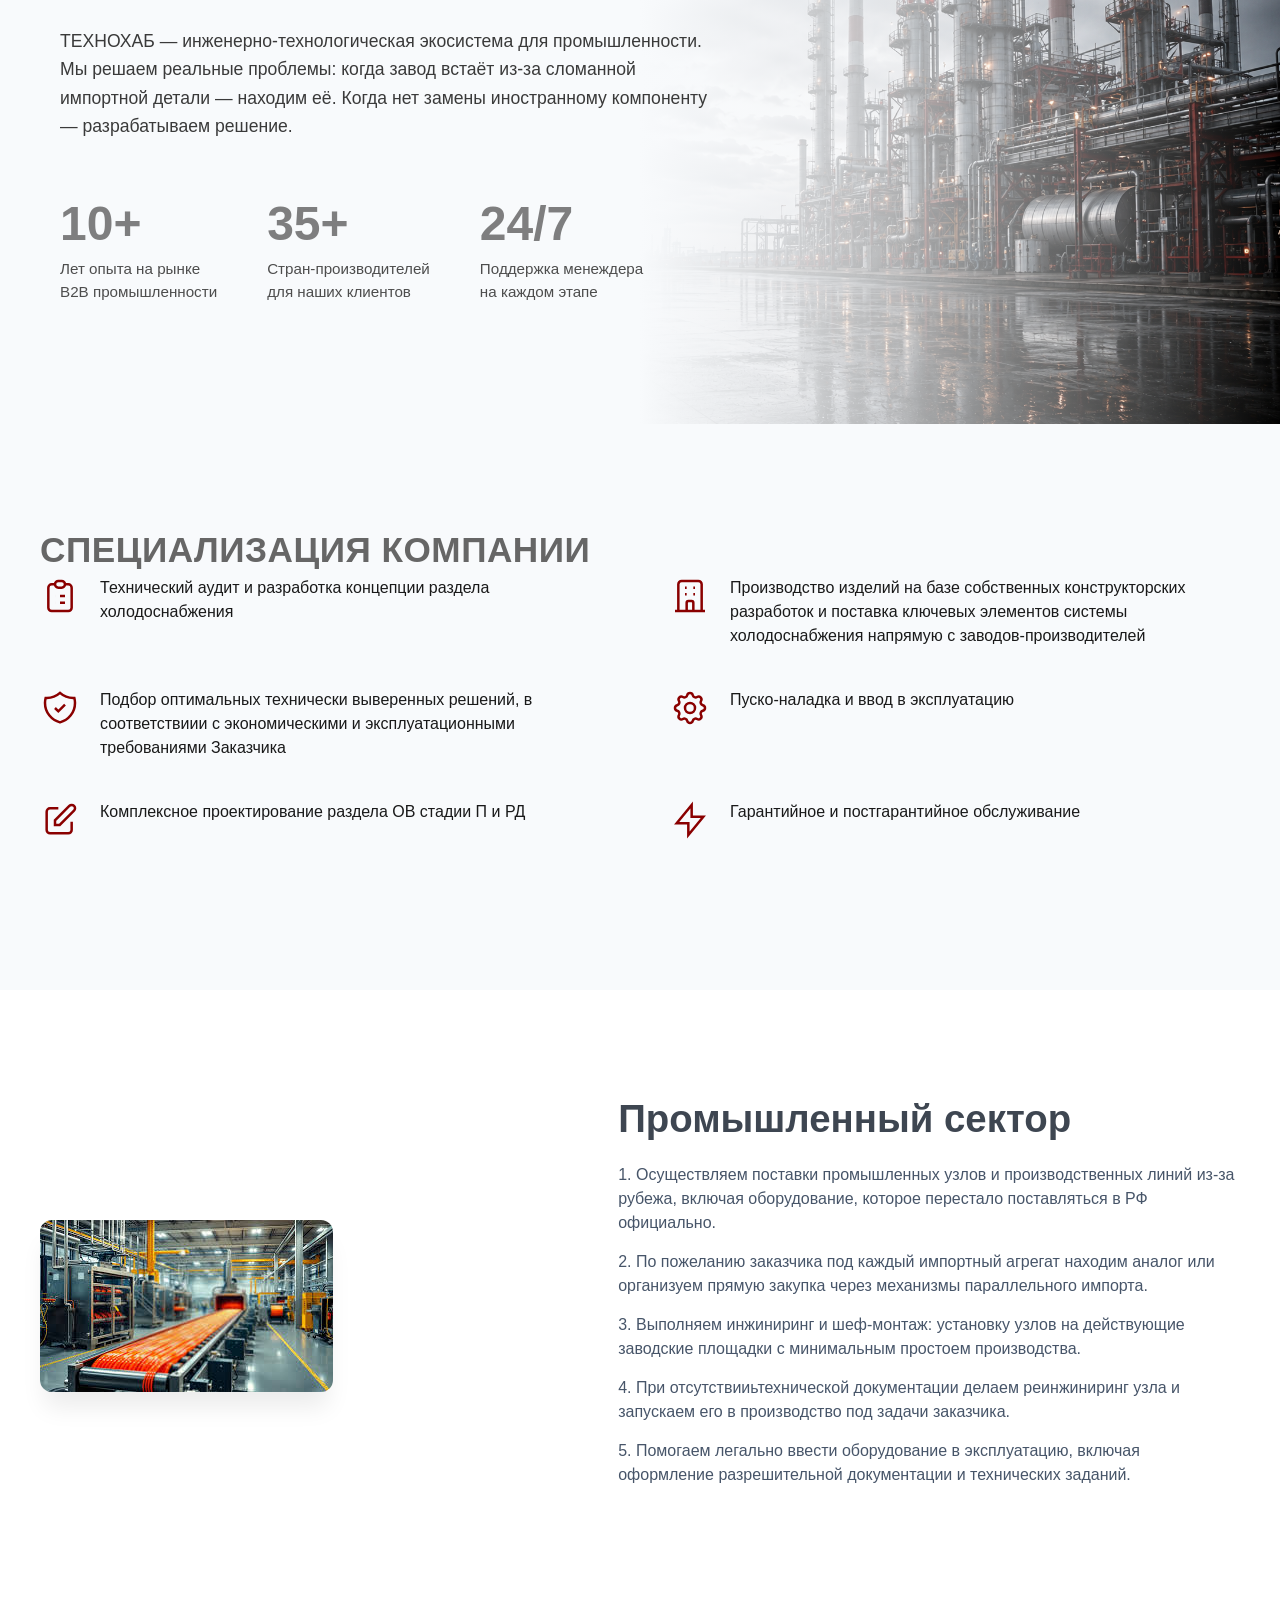
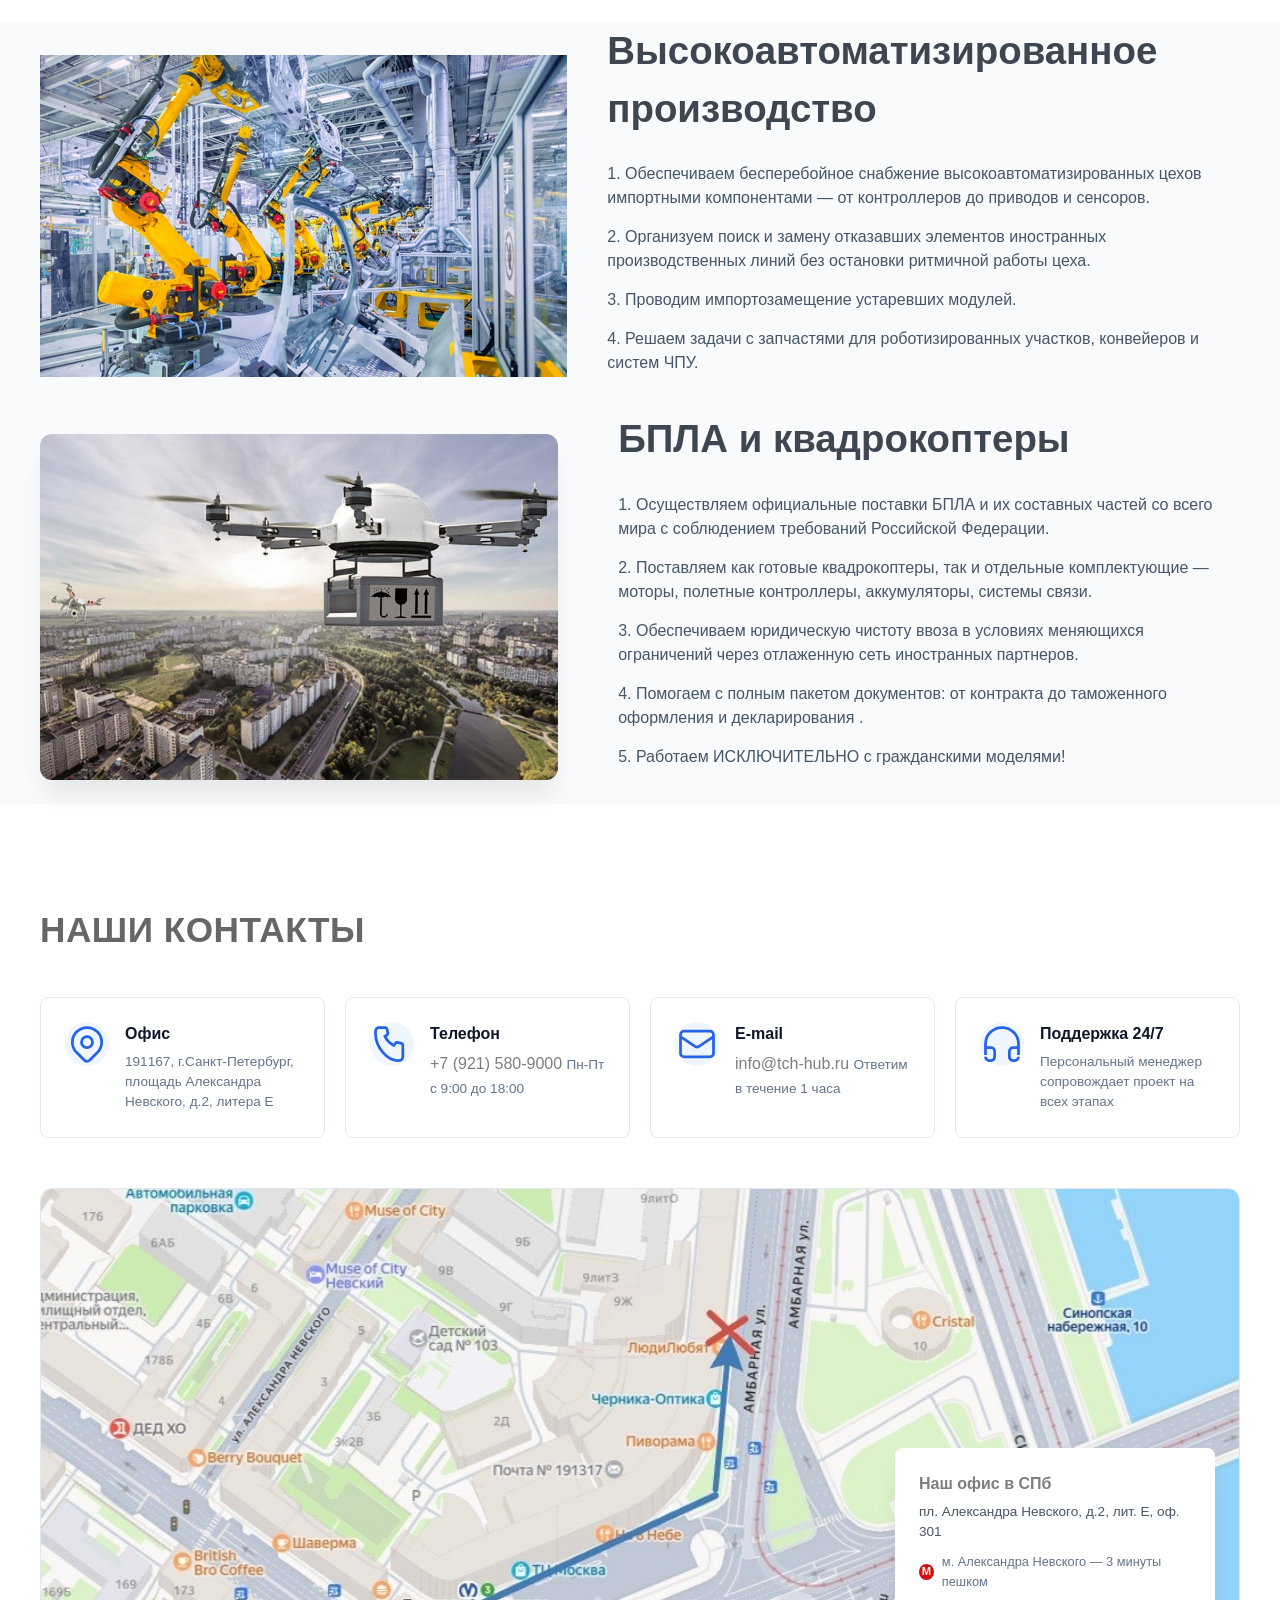
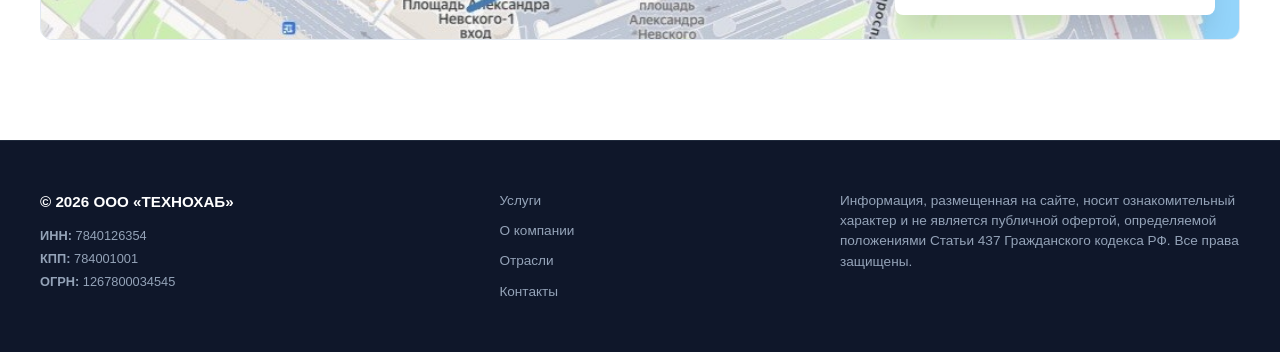
==== commit da7c0ff8: "Add files via upload" ====
--- a/index.html
+++ b/index.html
@@ -13,17 +13,20 @@
     <!-- 1. TOP BAR -->
     <div class="top-bar">
         <div class="container">
+          <div class="top-bar-content">
             <div class="top-contacts">
                 <span><i class="fas fa-map-marker-alt"></i> Россия, Санкт-Петербург</span>
                 <a href="tel:+79215809000"><i class="fas fa-phone-alt"></i> +7 (921) 580-9000</a>
                 <a href="mailto:info@tch-hub.ru"><i class="fas fa-envelope"></i> info@tch-hub.ru</a>
             </div>
+          </div>
         </div>
     </div>
 
     <!-- 2. HEADER С ГИБРИДНЫМ МЕНЮ -->
     <header class="main-header">
         <div class="container">
+          <div class="header-content">
             <div class="logo-wrapper" style="display: flex; align-items: center; gap: 15px;">
                 <img src="logo.png" alt="Technohub" width="40">
                 <div class="logo-text">
@@ -31,6 +34,7 @@
                     <span style="display: block; font-size: 11px; opacity: 0.7;">ИНЖЕНЕРНАЯ ЭКОСИСТЕМА</span>
                 </div>
             </div>
+           </div>
             
             <nav class="nav-menu">
                 <ul>
@@ -42,10 +46,6 @@
                 </ul>
             </nav>
             
-            <div class="header-actions">
-                <button class="search-btn"><i class="fas fa-search"></i></button>
-                <a href="forma.html" class="btn btn-primary">Оставить заявку</a>
-            </div>
         </div>
     </header>
 
@@ -59,7 +59,6 @@
                 <p class="subtitle">СЛОЖНЫЕ ЗАДАЧИ — НАШ ПРОФИЛЬ</p>
                 <h1>Логистические решения <br>для B2B промышленности</h1>
                 <p class="hero-descr">Доставка тяжёлого и негабаритного оборудования <br>со всего мира.</p>
-                <a href="forma.html" class="btn btn-accent">Рассчитать стоимость <i class="fas fa-arrow-right"></i></a>
             </div>
             
             <!-- Преимущества -->
@@ -88,7 +87,7 @@
     <!-- 4. СЕКЦИЯ: Отрослевые направления (pupu) -->
     <section id="pupu" class="pupu-overlap">
         <div class="container">
-            <h2 class="section-title" style="text-align: center; margin-bottom: 40px; font-size: 2rem;">Отрослевые направления</h2>
+            <h2 class="section-title" style="text-align: center; margin-bottom: 40px; font-size: 2rem;">Отраслевые направления</h2>
             <div class="pupu-grid">
                 <!-- Карточка 1 -->
                 <div class="pupu-card">
@@ -251,10 +250,6 @@
                     <p>5. Помогаем легально ввести оборудование в эксплуатацию, включая оформление разрешительной документации и технических заданий.</p>
                 </div>
 
-                <!-- Кнопка действия -->
-                <div class="industrials-actions">
-                    <a href="./forma.html" class="btn-more">Узнать подробнее</a>
-                </div>
             </div>
 
         </div>
@@ -281,13 +276,8 @@
                     <p>3. Проводим импортозамещение устаревших модулей.</p>
                     <p>4. Решаем задачи с запчастями для роботизированных участков, конвейеров и систем ЧПУ.</p>
                 </div>
-
-                <!-- Кнопка действия -->
-                <div class="production-actions">
-                    <a href="./forma.html" class="btn-more">Узнать подробнее</a>
-                </div>
-            </div>
-
+        
+            </div>
         </div>
     </section>
 
@@ -314,13 +304,7 @@
                     <p>5. Работаем ИСКЛЮЧИТЕЛЬНО с гражданскими моделями!</p>
                 </div>
 
-                <!-- Кнопка действия -->
-                <div class="bpla-actions">
-                    <a href="./forma.html" class="btn-more">Узнать подробнее</a>
-                </div>
-            </div>
-
-        </div>
+            </div>
     </section>
 
     
--- a/base.css
+++ b/base.css
@@ -35,75 +35,20 @@
     height: auto;
 }
 
-/* Ограничивающий контейнер — единый для всего сайта */
+/* Ограничивающий контейнер — единый для всего сайта КРОМЕ top-bar и header*/
 .container {
-    max-width: 1200px;
+    max-width: 1600px;
     margin: 0 auto;
-    padding: 0 20px;
-    width: 100%;
-}
-
-/* Кнопки */
-.btn {
-    position: relative;
-    padding: 12px 24px;
-    border-radius: 4px;
-    font-weight: 600;
-    display: inline-block;
-    overflow: hidden;
-    z-index: 1;
-    border: none;
-    cursor: pointer;
-    transition: transform 0.2s ease, box-shadow 0.2s ease;
-}
-
-.btn::before {
-    content: "";
-    position: absolute;
-    top: 0;
-    left: 0;
-    width: 100%;
-    height: 100%;
-    background: linear-gradient(135deg, #e0e0e0 0%, #f5f5f5 25%, #999999 50%, #fdfdfd 75%, #bcbcbc 100%);
-    z-index: -1;
-    opacity: 0;
-    transition: opacity 0.4s ease;
-}
-
-.btn:hover {
-    transform: translateY(-2px);
-    color: #790000;
-    box-shadow: 0 10px 20px -5px rgba(0, 0, 0, 0.15);
-}
-
-.btn:hover::before {
-    opacity: 1;
-}
-
-.btn-primary {
-    background-color: #790000;
-    color: #fff;
-}
-
-.btn-accent {
-    background-color: #790000;
-    color: #fff;
-    padding: 15px 30px;
-}
-
-.btn:active {
-    transform: translateY(0);
-}
-
-.btn-more {
-    color: #790000;
-    font-size: 20px;
-}
+    padding: 0 40px;
+    width: 100%;
+}
+
 
 /* ==========================================================================
    2. ШАПКА САЙТА (Top Bar & Main Header)
    ========================================================================== */
 .top-bar {
+    width: 100%;
     background-color: #000000;
     color: #fff;
     font-size: 15px;
@@ -112,6 +57,10 @@
 }
 
 .top-bar .container {
+    max-width: 1800px;
+    width: 100%;
+    margin: 0 auto;
+    padding: 0 40px;
     display: flex;
     justify-content: space-between;
     align-items: center;
@@ -123,6 +72,7 @@
 }
 
 .main-header {
+    width: 100%;
     background-color: #ffffff;
     padding: 20px 0;
     border-bottom: 1px solid #e2e8f0;
@@ -132,6 +82,10 @@
 }
 
 .main-header .container {
+    max-width: 1800px;
+    width: 100%;
+    margin: 0 auto;
+    padding: 0 40px;
     display: flex;
     justify-content: space-between;
     align-items: center;
@@ -151,6 +105,16 @@
 .nav-menu a:hover {
     color: #000000;
 }
+
+.header-flex {
+    max-width: 1800px;
+    width: 100%;
+    display: flex;
+    justify-content: space-between; /* Логотип слева, меню справа */
+    align-items: center;
+    padding: 20px 0; /* Вертикальные отступы шапки */
+}
+
 
 .header-actions {
     display: flex;
@@ -173,7 +137,7 @@
     position: relative;
     padding: 100px 0;
     background-image: linear-gradient(to right, 
-        rgba(255, 255, 255, 1) 0%,     /* Абсолютно белый цвет у левого края */
+        rgb(255, 255, 255) 0%,     /* Абсолютно белый цвет у левого края */
         rgba(255, 255, 255, 0.9) 30%,   /* Плотный белый цвет под текстом */
         rgba(255, 255, 255, 0.4) 70%,   /* Картинка плавно проявляется */
         rgba(255, 255, 255, 0) 100%     /* Чистая картинка у правого края */
